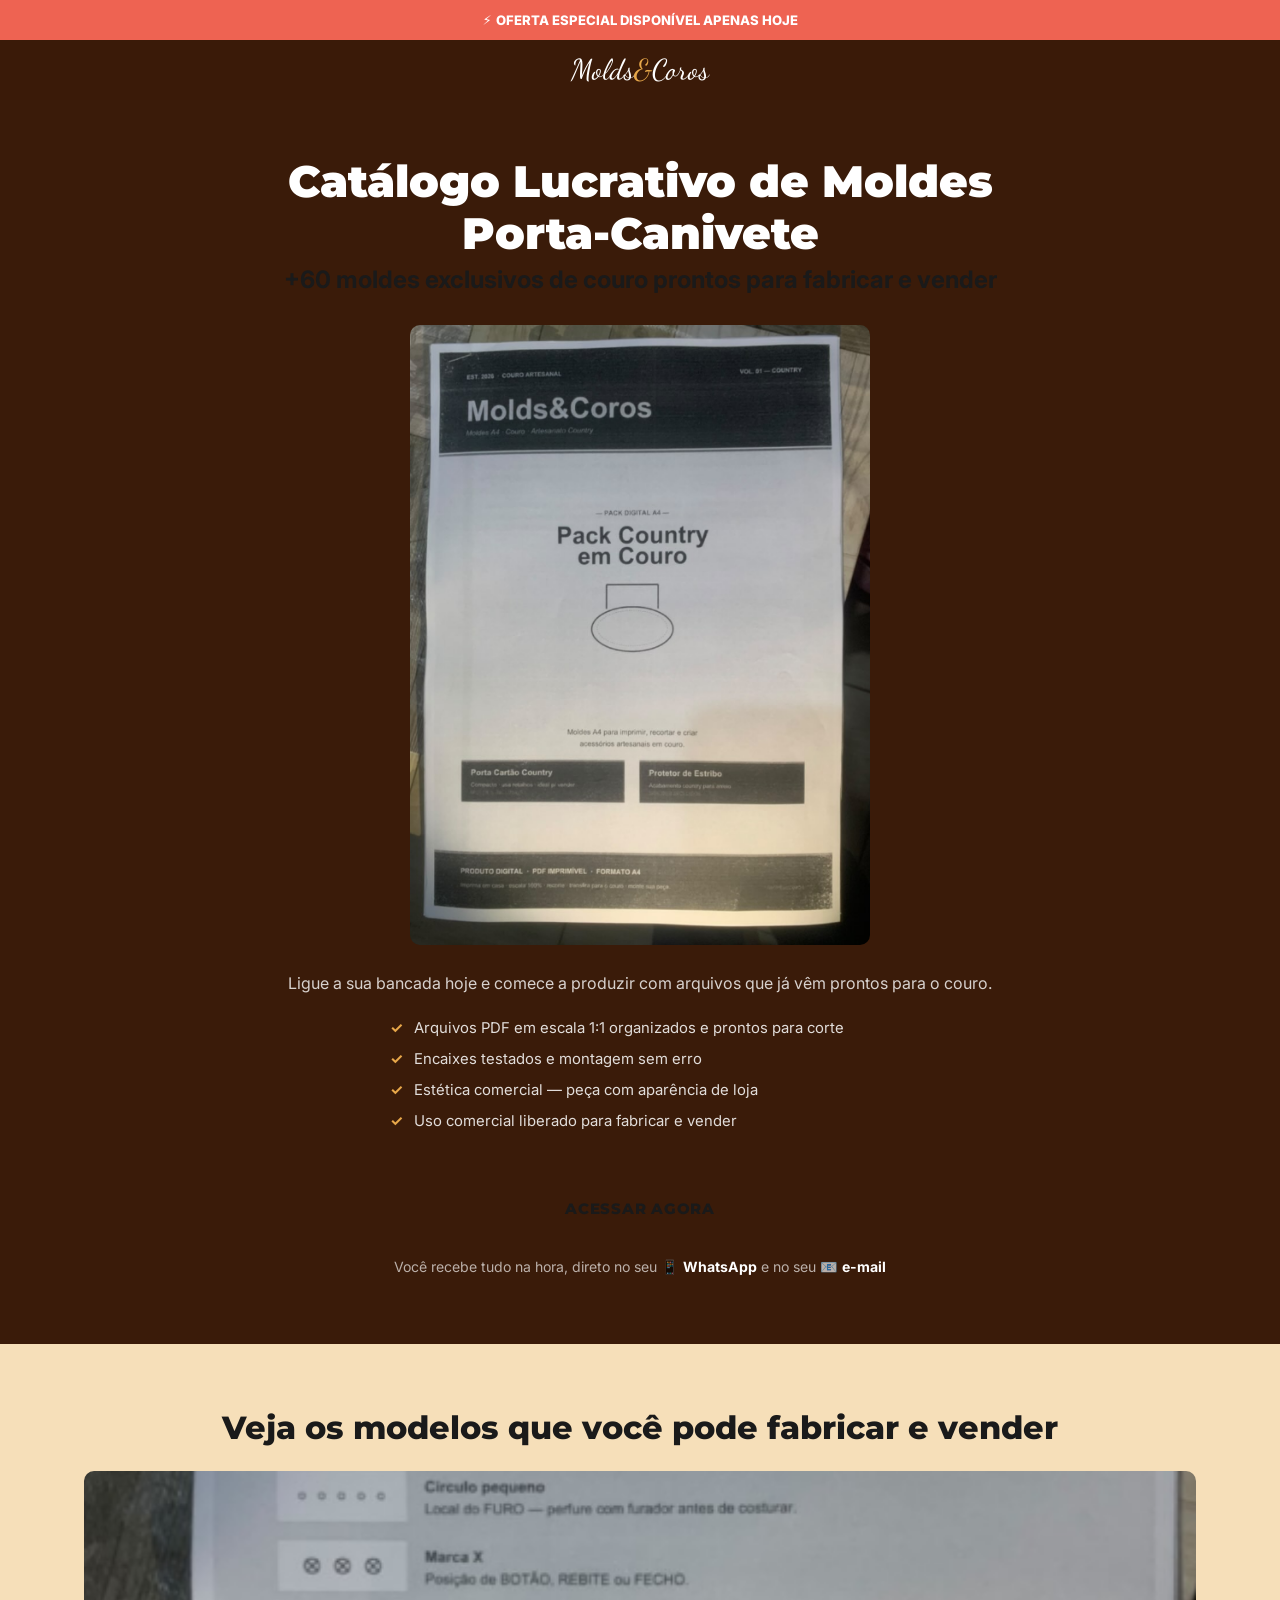
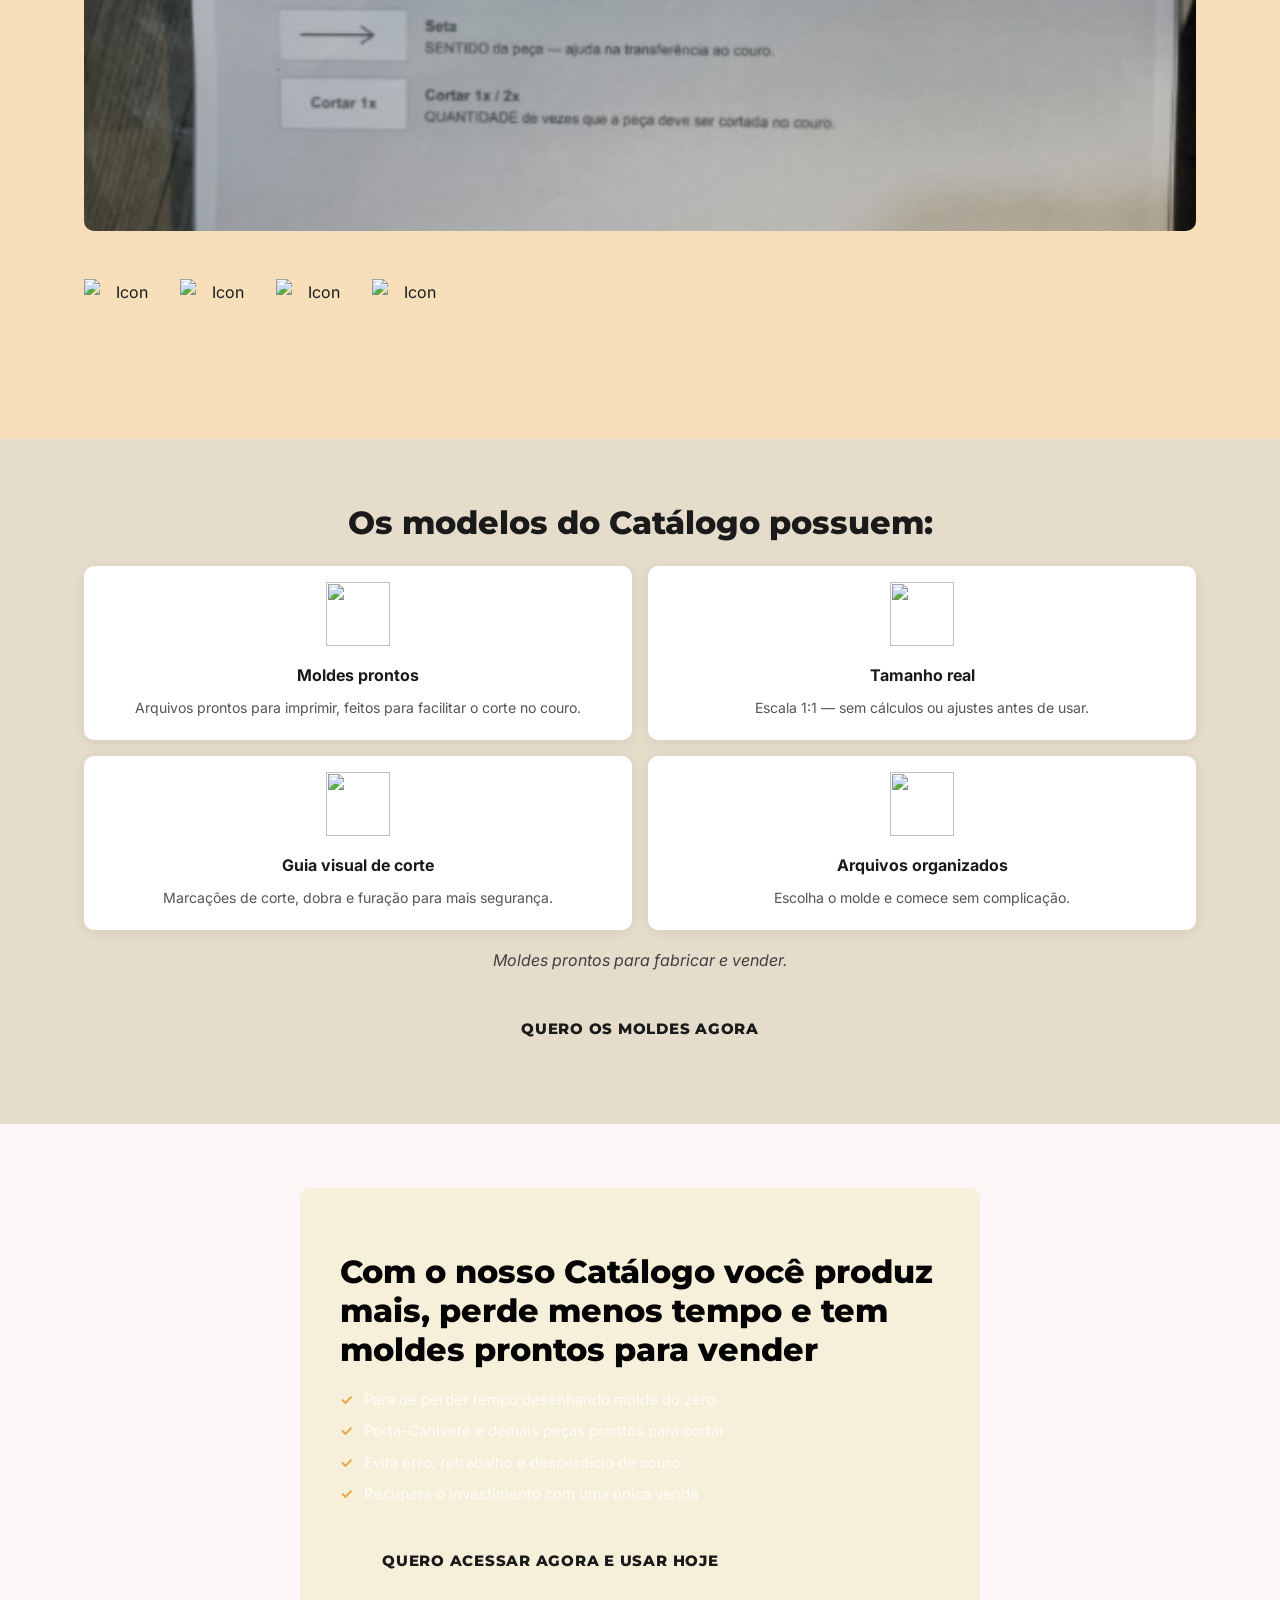
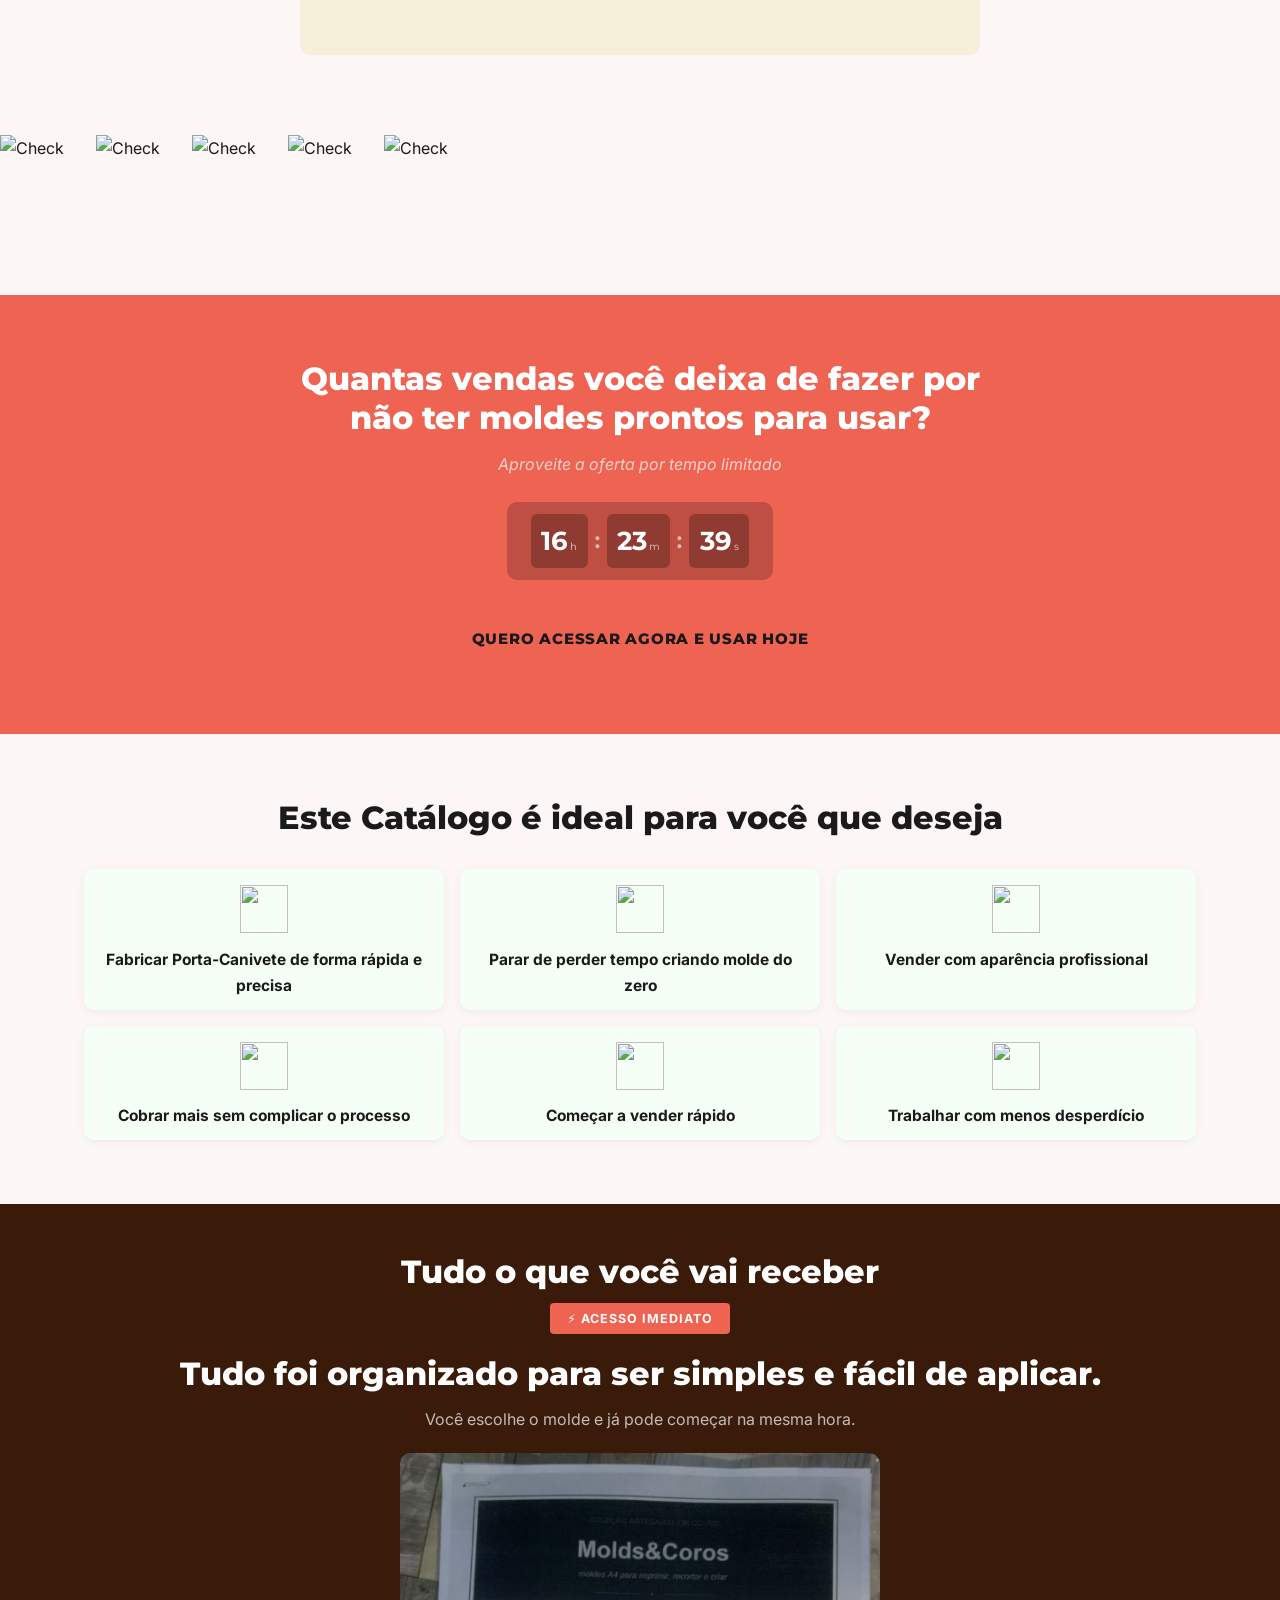
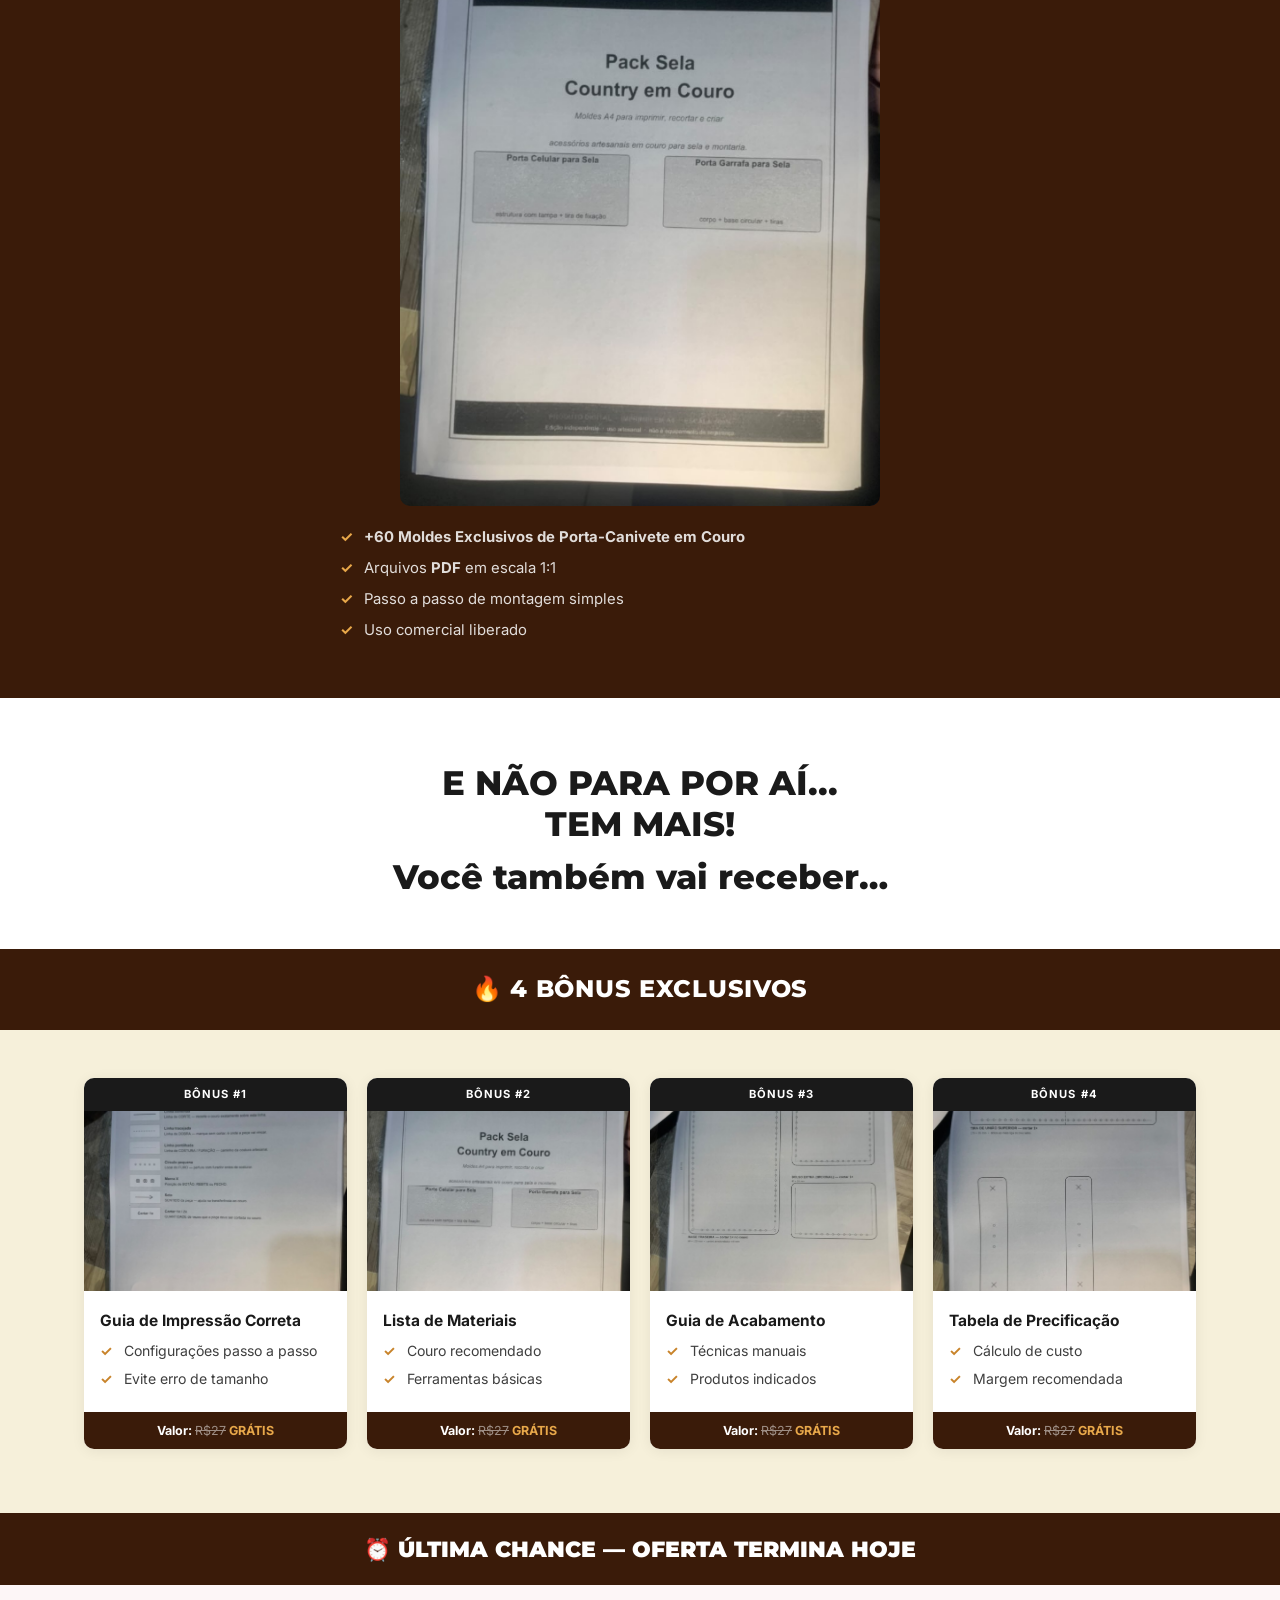
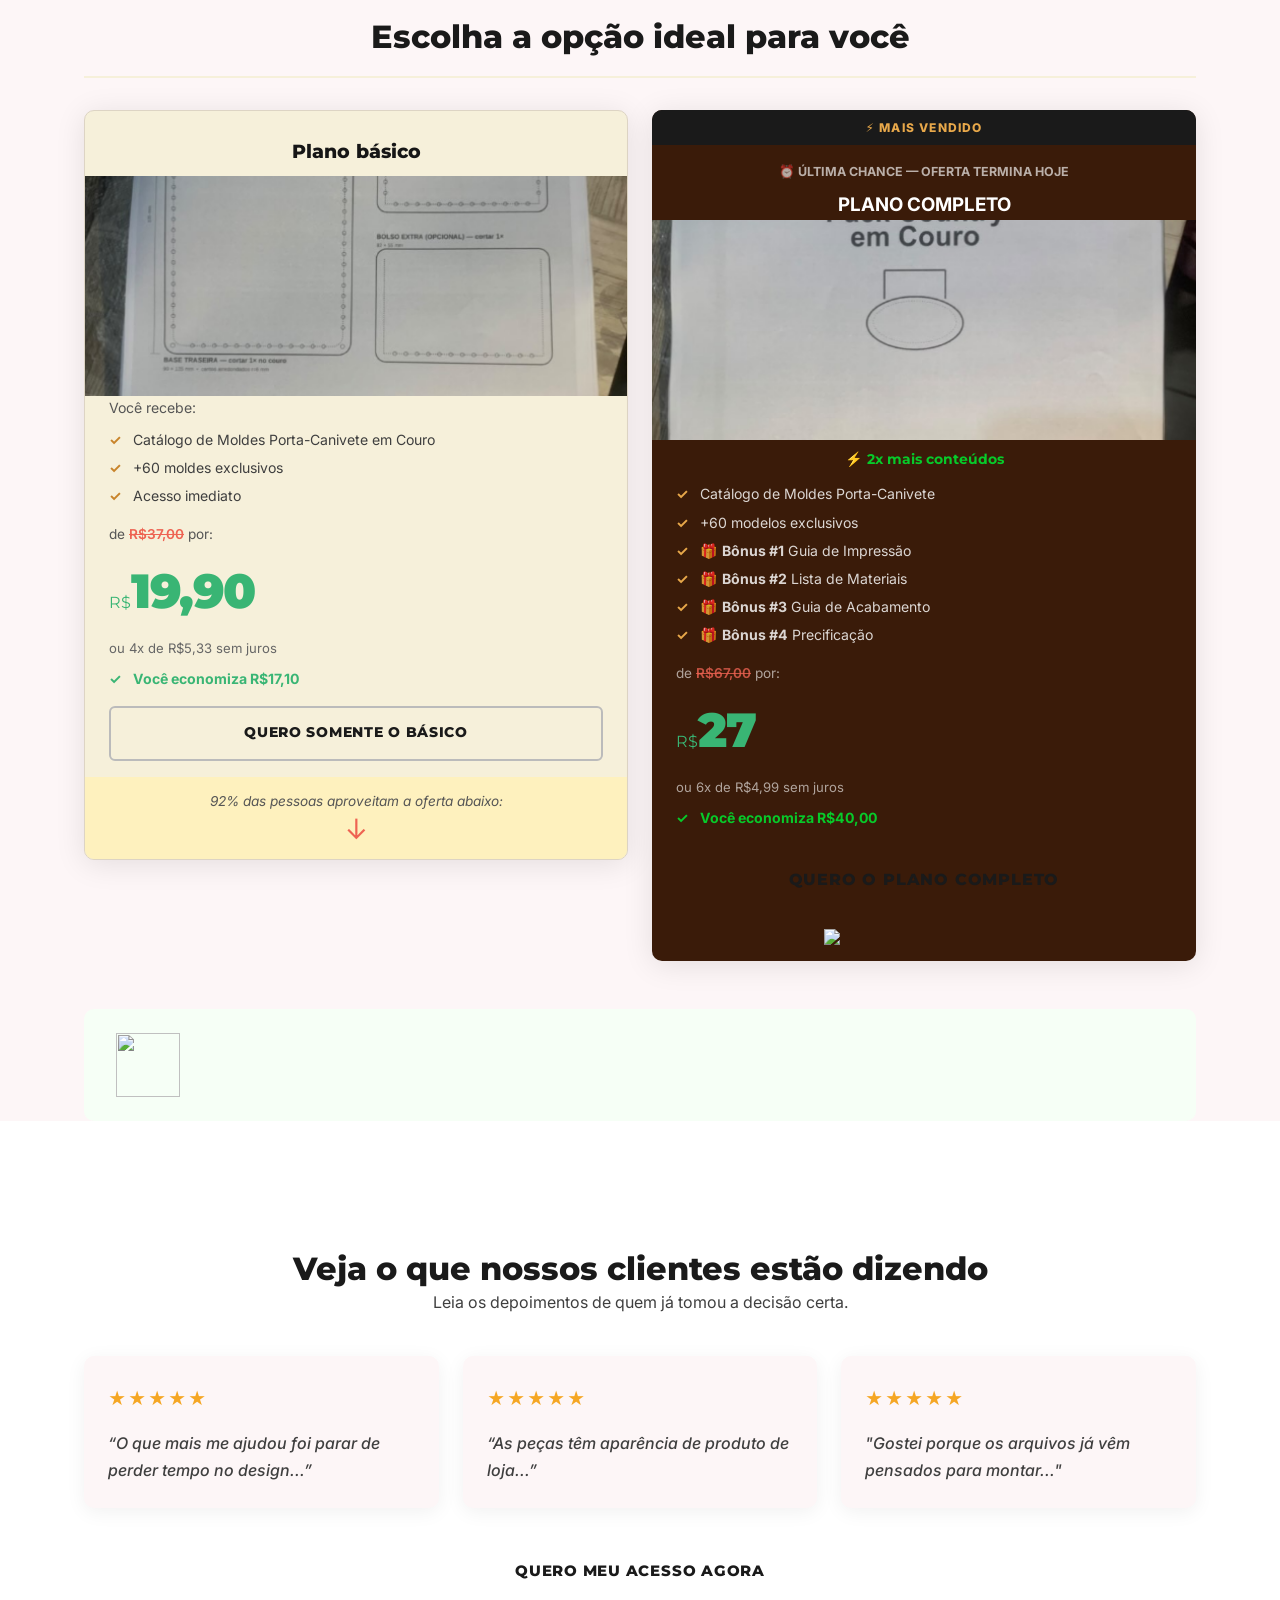
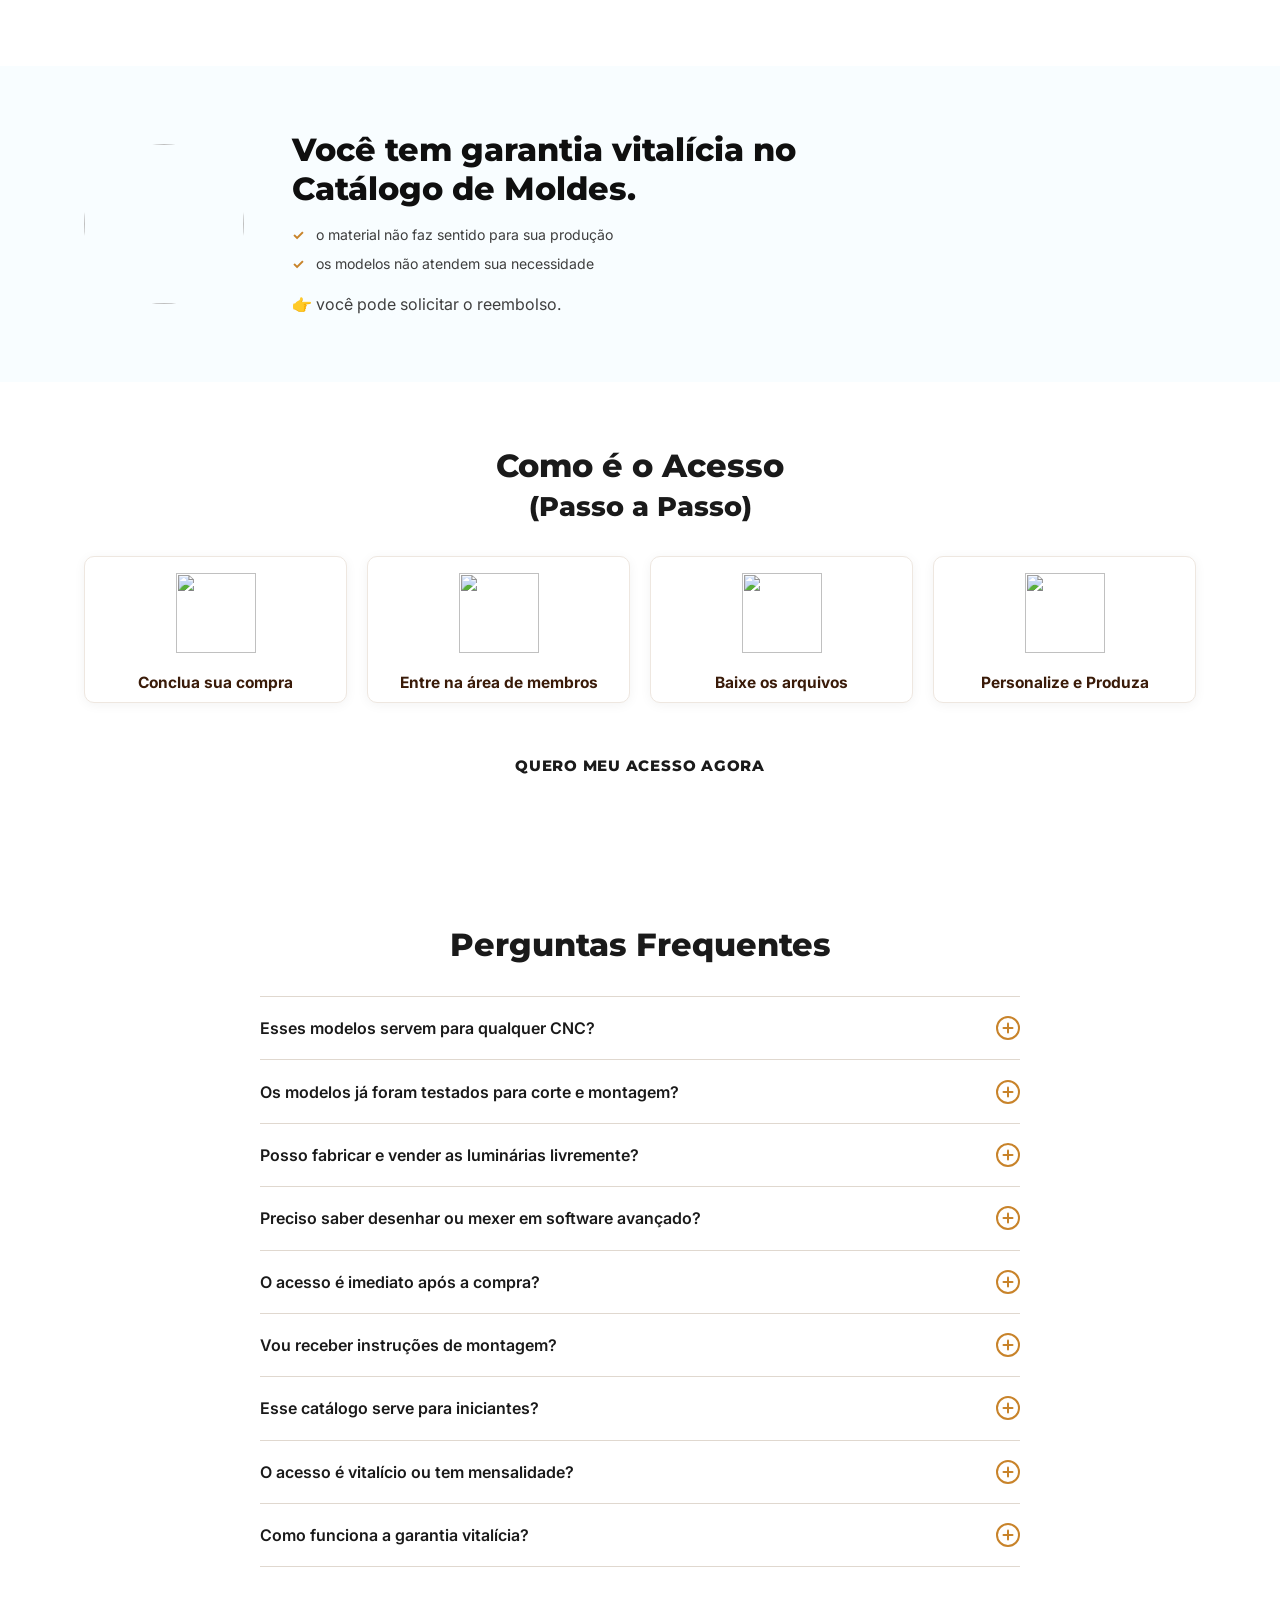
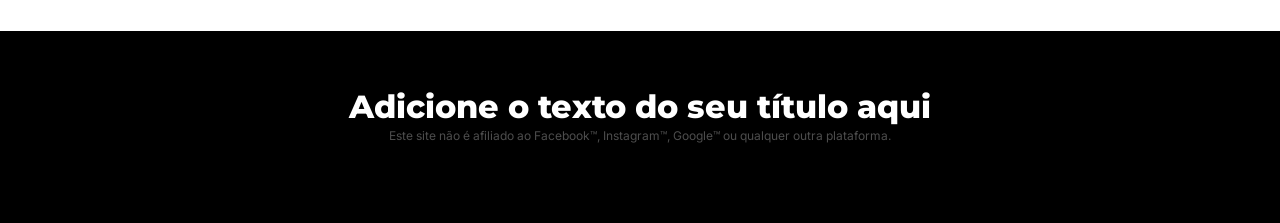
==== index.html @ d7a16047 "fix: corrige redirecionamento dos botoes de checkout e links internos" ====
<!DOCTYPE html>
<html lang="pt-BR">
<head>
  <meta charset="UTF-8" />
  <meta name="viewport" content="width=device-width, initial-scale=1.0" />
  <title>Catálogo de Moldes Porta-Canivete em Couro | Molds&amp;Coros</title>
  <link rel="preconnect" href="https://fonts.googleapis.com" />
  <link rel="preconnect" href="https://fonts.gstatic.com" crossorigin />
  <link href="https://fonts.googleapis.com/css2?family=Dancing+Script:wght@700&family=Montserrat:ital,wght@0,700;0,800;0,900;1,700&family=Inter:wght@400;500;600;700&display=swap" rel="stylesheet" />
  <link rel="stylesheet" href="style.css" />
</head>
<body>

<div class="c-urgency-bar">
  <div class="inner-wrap">
    <p class="urg-text">⚡ <strong>OFERTA ESPECIAL DISPONÍVEL APENAS HOJE</strong></p>
  </div>
</div>

<header class="site-header" id="site-header">
  <div class="inner-wrap hdr-inner">
    <a href="#" class="brand">Molds<span>&amp;</span>Coros</a>
  </div>
</header>

<main>
<section class="c-hero">
  <div class="hero-inner">
    <h1 class="hero-h1">Catálogo Lucrativo de Moldes Porta-Canivete</h1>
    <h2 class="hero-subh"><strong>+60 moldes</strong> exclusivos de couro prontos para fabricar e vender</h2>
    <img src="img22/2026-06-22_21-33.png" alt="Catálogo de Moldes Porta-Canivete" class="hero-img" loading="eager" />
    <p class="hero-sub">Ligue a sua bancada hoje e comece a produzir com arquivos que já vêm prontos para o couro.</p>
    <ul class="icon-list icon-list--hero">
      <li>Arquivos PDF em escala 1:1 organizados e prontos para corte</li>
      <li>Encaixes testados e montagem sem erro</li>
      <li>Estética comercial — peça com aparência de loja</li>
      <li>Uso comercial liberado para fabricar e vender</li>
    </ul>
    <a href="#oferta" class="btn btn--green btn--lg mt-1">ACESSAR AGORA</a>
    <p class="hero-delivery">Você recebe tudo na hora, direto no seu 📱 <strong>WhatsApp</strong> e no seu 📧 <strong>e-mail</strong></p>
  </div>
</section>

<section class="c-gallery">
  <div class="inner-wrap ta-center">
    <h2 class="sec-h2">Veja os modelos que você pode fabricar e vender</h2>
    <img src="img22/2026-06-22_21-32.png" alt="Modelos Molds&Coros" class="gallery-feat-img" loading="lazy" />
    <div class="icon-carousel mt-2">
      <img src="https://centraleduca.com.br/wp-content/uploads/2026/01/laser.png" alt="Icon" />
      <img src="https://centraleduca.com.br/wp-content/uploads/2026/01/scale.png" alt="Icon" />
      <img src="https://centraleduca.com.br/wp-content/uploads/2026/01/manual-book.png" alt="Icon" />
      <img src="https://centraleduca.com.br/wp-content/uploads/2026/01/folders-1.png" alt="Icon" />
    </div>
  </div>
</section>

<section class="c-features">
  <div class="inner-wrap">
    <h2 class="sec-h2 ta-center">Os modelos do Catálogo possuem:</h2>
    <div class="feat-grid">
      <div class="imgbox imgbox--white">
        <img src="https://centraleduca.com.br/wp-content/uploads/2026/01/laser.png" class="imgbox__icon" loading="lazy" />
        <h3>Moldes prontos</h3>
        <p>Arquivos prontos para imprimir, feitos para facilitar o corte no couro.</p>
      </div>
      <div class="imgbox imgbox--white">
        <img src="https://centraleduca.com.br/wp-content/uploads/2026/01/scale.png" class="imgbox__icon" loading="lazy" />
        <h3>Tamanho real</h3>
        <p>Escala 1:1 — sem cálculos ou ajustes antes de usar.</p>
      </div>
      <div class="imgbox imgbox--white">
        <img src="https://centraleduca.com.br/wp-content/uploads/2026/01/manual-book.png" class="imgbox__icon" loading="lazy" />
        <h3>Guia visual de corte</h3>
        <p>Marcações de corte, dobra e furação para mais segurança.</p>
      </div>
      <div class="imgbox imgbox--white">
        <img src="https://centraleduca.com.br/wp-content/uploads/2026/01/folders-1.png" class="imgbox__icon" loading="lazy" />
        <h3>Arquivos organizados</h3>
        <p>Escolha o molde e comece sem complicação.</p>
      </div>
    </div>
    <p class="features-summary ta-center mt-1">Moldes prontos para fabricar e vender.</p>
    <div class="ta-center mt-1"><a href="#oferta" class="btn btn--green btn--lg">QUERO OS MOLDES AGORA</a></div>
  </div>
</section>

<section class="c-benefits-text">
  <div class="benefits-text-inner">
    <h2 class="sec-h2">Com o nosso Catálogo você produz mais, perde menos tempo e tem moldes prontos para vender</h2>
    <ul class="icon-list icon-list--dark mt-1">
      <li>Para de perder tempo desenhando molde do zero</li>
      <li>Porta-Canivete e demais peças prontos para cortar</li>
      <li>Evita erro, retrabalho e desperdício de couro</li>
      <li>Recupera o investimento com uma única venda</li>
    </ul>
    <a href="#oferta" class="btn btn--green btn--lg mt-1">QUERO ACESSAR AGORA E USAR HOJE</a>
  </div>
</section>

<section class="c-benefits-carousel">
  <div class="icon-carousel">
    <img src="https://centraleduca.com.br/wp-content/uploads/2026/01/check-mark.png" alt="Check" />
    <img src="https://centraleduca.com.br/wp-content/uploads/2026/01/check-mark.png" alt="Check" />
    <img src="https://centraleduca.com.br/wp-content/uploads/2026/01/check-mark.png" alt="Check" />
    <img src="https://centraleduca.com.br/wp-content/uploads/2026/01/check-mark.png" alt="Check" />
    <img src="https://centraleduca.com.br/wp-content/uploads/2026/01/check-mark.png" alt="Check" />
  </div>
</section>

<section class="c-problem">
  <div class="inner-wrap problem-inner">
    <h2 class="sec-h2 ta-center color-white">Quantas vendas você deixa de fazer por não ter moldes prontos para usar?</h2>
    <p class="ta-center color-white-70 fst-italic">Aproveite a oferta por tempo limitado</p>
    <div class="countdown" aria-label="Contagem regressiva">
      <div class="cnt-box"><span id="cnt-h">00</span><small>h</small></div><span class="cnt-sep">:</span>
      <div class="cnt-box"><span id="cnt-m">00</span><small>m</small></div><span class="cnt-sep">:</span>
      <div class="cnt-box"><span id="cnt-s">00</span><small>s</small></div>
    </div>
    <div class="ta-center"><a href="#oferta" class="btn btn--green btn--lg">QUERO ACESSAR AGORA E USAR HOJE</a></div>
  </div>
</section>

<section class="c-forwhom">
  <div class="inner-wrap">
    <h2 class="sec-h2 ta-center">Este Catálogo é ideal para você que deseja</h2>
    <div class="forwhom-grid">
      <div class="imgbox imgbox--green">
        <img src="https://centraleduca.com.br/wp-content/uploads/2026/01/check-mark.png" class="imgbox__icon-sm" />
        <h3>Fabricar Porta-Canivete de forma rápida e precisa</h3>
      </div>
      <div class="imgbox imgbox--green">
        <img src="https://centraleduca.com.br/wp-content/uploads/2026/01/check-mark.png" class="imgbox__icon-sm" />
        <h3>Parar de perder tempo criando molde do zero</h3>
      </div>
      <div class="imgbox imgbox--green">
        <img src="https://centraleduca.com.br/wp-content/uploads/2026/01/check-mark.png" class="imgbox__icon-sm" />
        <h3>Vender com aparência profissional</h3>
      </div>
      <div class="imgbox imgbox--green">
        <img src="https://centraleduca.com.br/wp-content/uploads/2026/01/check-mark.png" class="imgbox__icon-sm" />
        <h3>Cobrar mais sem complicar o processo</h3>
      </div>
      <div class="imgbox imgbox--green">
        <img src="https://centraleduca.com.br/wp-content/uploads/2026/01/check-mark.png" class="imgbox__icon-sm" />
        <h3>Começar a vender rápido</h3>
      </div>
      <div class="imgbox imgbox--green">
        <img src="https://centraleduca.com.br/wp-content/uploads/2026/01/check-mark.png" class="imgbox__icon-sm" />
        <h3>Trabalhar com menos desperdício</h3>
      </div>
    </div>
  </div>
</section>

<section class="c-receive">
  <div class="receive-dark-col">
    <div class="receive-dark-inner">
      <h2 class="sec-h2 ta-center color-white">Tudo o que você vai receber</h2>
      <div class="receive-badge">⚡ ACESSO IMEDIATO</div>
      <h2 class="sec-h2 ta-center color-white">Tudo foi organizado para ser simples e fácil de aplicar.</h2>
      <p class="ta-center color-white-70">Você escolhe o molde e já pode começar na mesma hora.</p>
      <img src="img22/2026-06-22_21-32_1.png" alt="Catálogo de Moldes" class="receive-img" loading="lazy" />
      <ul class="icon-list icon-list--white mt-1 receive-list">
        <li><strong>+60 Moldes Exclusivos de Porta-Canivete em Couro</strong></li>
        <li>Arquivos <strong>PDF</strong> em escala 1:1</li>
        <li>Passo a passo de montagem simples</li>
        <li>Uso comercial liberado</li>
      </ul>
    </div>
  </div>

  <div class="inner-wrap ta-center bonus-heading-wrap">
    <h2 class="sec-h2 color-dark2">E NÃO PARA POR AÍ...<br>TEM MAIS!</h2>
    <h2 class="sec-h2 color-black mt-05">Você também vai receber…</h2>
  </div>
  <div class="bonus-fire-bar">
    <div class="inner-wrap ta-center"><h2 class="color-white">🔥 4 BÔNUS EXCLUSIVOS</h2></div>
  </div>

  <div class="bonus-cards-section">
    <div class="bonus-cards-grid">
      <div class="bonus-card">
        <div class="bonus-card__num">BÔNUS #1</div>
        <img src="img22/2026-06-22_21-32.png" loading="lazy" class="bonus-card__img" />
        <div class="bonus-card__body">
          <p class="bonus-card__title">Guia de Impressão Correta</p>
          <ul class="icon-list icon-list--sm">
            <li>Configurações passo a passo</li>
            <li>Evite erro de tamanho</li>
          </ul>
        </div>
        <div class="bonus-card__value">Valor: <s>R$27</s> <strong>GRÁTIS</strong></div>
      </div>
      <div class="bonus-card">
        <div class="bonus-card__num">BÔNUS #2</div>
        <img src="img22/2026-06-22_21-32_1.png" loading="lazy" class="bonus-card__img" />
        <div class="bonus-card__body">
          <p class="bonus-card__title">Lista de Materiais</p>
          <ul class="icon-list icon-list--sm">
            <li>Couro recomendado</li>
            <li>Ferramentas básicas</li>
          </ul>
        </div>
        <div class="bonus-card__value">Valor: <s>R$27</s> <strong>GRÁTIS</strong></div>
      </div>
      <div class="bonus-card">
        <div class="bonus-card__num">BÔNUS #3</div>
        <img src="img22/2026-06-22_21-33_1.png" loading="lazy" class="bonus-card__img" />
        <div class="bonus-card__body">
          <p class="bonus-card__title">Guia de Acabamento</p>
          <ul class="icon-list icon-list--sm">
            <li>Técnicas manuais</li>
            <li>Produtos indicados</li>
          </ul>
        </div>
        <div class="bonus-card__value">Valor: <s>R$27</s> <strong>GRÁTIS</strong></div>
      </div>
      <div class="bonus-card">
        <div class="bonus-card__num">BÔNUS #4</div>
        <img src="img22/2026-06-22_21-33_2.png" loading="lazy" class="bonus-card__img" />
        <div class="bonus-card__body">
          <p class="bonus-card__title">Tabela de Precificação</p>
          <ul class="icon-list icon-list--sm">
            <li>Cálculo de custo</li>
            <li>Margem recomendada</li>
          </ul>
        </div>
        <div class="bonus-card__value">Valor: <s>R$27</s> <strong>GRÁTIS</strong></div>
      </div>
    </div>
  </div>
</section>

<section class="c-pricing" id="oferta">
  <div class="pricing-urg-bar">
    <div class="inner-wrap ta-center"><h2 class="color-white">⏰ ÚLTIMA CHANCE — OFERTA TERMINA HOJE</h2></div>
  </div>
  <div class="inner-wrap">
    <h2 class="sec-h2 ta-center pricing-title">Escolha a opção ideal para você</h2>
    <hr class="divider" />
    <div class="pricing-cols">
      <div class="plan plan--basic">
        <h3 class="plan__name ta-center">Plano básico</h3>
        <img src="img22/2026-06-22_21-33_1.png" loading="lazy" class="plan__img" />
        <p class="plan__receive">Você recebe:</p>
        <ul class="icon-list icon-list--sm plan__list">
          <li>Catálogo de Moldes Porta-Canivete em Couro</li>
          <li>+60 moldes exclusivos</li>
          <li>Acesso imediato</li>
        </ul>
        <p class="plan__from">de <s>R$37,00</s> por:</p>
        <p class="plan__price"><span class="color-green">R$<strong>19,90</strong></span></p>
        <p class="plan__parcelas">ou 4x de R$5,33 sem juros</p>
        <ul class="icon-list icon-list--economy plan__list"><li>Você economiza <b>R$17,10</b></li></ul>
        <a href="https://ggcheckout.app/checkout/v5/hqF1fH7WAzkTvon7yt8P" class="btn btn--outline btn--block plan__btn" target="_blank" rel="noopener">QUERO SOMENTE O BÁSICO</a>
        <div class="plan__note-bar">
          <p class="ta-center">92% das pessoas aproveitam a oferta abaixo:</p>
          <div class="plan__arrow">↓</div>
        </div>
      </div>
      <div class="plan plan--complete">
        <div class="plan__mvp-bar">⚡ MAIS VENDIDO</div>
        <div class="plan__dark-head">
          <p class="plan__urgency-txt">⏰ ÚLTIMA CHANCE — OFERTA TERMINA HOJE</p>
          <h3 class="ta-center color-white">PLANO COMPLETO</h3>
        </div>
        <img src="img22/2026-06-22_21-33.png" loading="lazy" class="plan__img" />
        <p class="plan__2x ta-center color-green2">⚡ 2x mais conteúdos</p>
        <ul class="icon-list icon-list--white-sm plan__list">
          <li>Catálogo de Moldes Porta-Canivete</li>
          <li>+60 modelos exclusivos</li>
          <li>🎁 <b> Bônus #1</b> Guia de Impressão</li>
          <li>🎁 <b> Bônus #2</b> Lista de Materiais</li>
          <li>🎁 <b> Bônus #3</b> Guia de Acabamento</li>
          <li>🎁 <b> Bônus #4</b> Precificação</li>
        </ul>
        <p class="plan__from plan__from--lt">de <s>R$67,00</s> por:</p>
        <p class="plan__price"><span class="color-green">R$<strong>27</strong></span></p>
        <p class="plan__parcelas plan__parcelas--lt">ou 6x de R$4,99 sem juros</p>
        <ul class="icon-list icon-list--economy-white plan__list"><li>Você economiza <b>R$40,00</b></li></ul>
        <a href="https://ggcheckout.app/checkout/v5/oqjTv14SgU7ypVNGjh5C" class="btn btn--green btn--block btn--xl plan__btn" target="_blank" rel="noopener">QUERO O PLANO COMPLETO</a>
        <img src="https://centraleduca.com.br/wp-content/uploads/2026/01/icons-meio-de-pagamento-e1738718378460-2-1.png" class="plan__pay-img" />
      </div>
    </div>
    <div class="trust-box">
      <img src="https://centraleduca.com.br/wp-content/uploads/2026/01/check-mark.png" class="trust-icon" />
    </div>
  </div>
</section>

<section class="c-testimonials">
  <div class="inner-wrap">
    <h2 class="sec-h2 ta-center">Veja o que nossos clientes estão dizendo</h2>
    <p class="ta-center sec-lead">Leia os depoimentos de quem já tomou a decisão certa.</p>
    <div class="testimonials-grid">
      <div class="testimonial-card">
        <div class="testimonial-stars">★★★★★</div>
        <h3 class="testimonial-title">“O que mais me ajudou foi parar de perder tempo no design...”</h3>
      </div>
      <div class="testimonial-card">
        <div class="testimonial-stars">★★★★★</div>
        <h3 class="testimonial-title">“As peças têm aparência de produto de loja...”</h3>
      </div>
      <div class="testimonial-card">
        <div class="testimonial-stars">★★★★★</div>
        <h3 class="testimonial-title">"Gostei porque os arquivos já vêm pensados para montar..."</h3>
      </div>
    </div>
    <div class="ta-center mt-2"><a href="#oferta" class="btn btn--green btn--lg">QUERO MEU ACESSO AGORA</a></div>
  </div>
</section>

<section class="c-guarantee">
  <div class="inner-wrap">
    <div class="guarantee-row">
      <img src="https://centraleduca.com.br/wp-content/uploads/2026/01/garantia-15-dias-1.png" class="guarantee-img" />
      <div class="guarantee-text">
        <h2 class="sec-h2">Você tem garantia vitalícia no<br>Catálogo de Moldes.</h2>
        <ul class="icon-list icon-list--sm mt-1">
          <li>o material não faz sentido para sua produção</li>
          <li>os modelos não atendem sua necessidade</li>
        </ul>
        <p class="mt-1">👉 você pode solicitar o reembolso.</p>
      </div>
    </div>
  </div>
</section>

<section class="c-how">
  <div class="inner-wrap">
    <h2 class="sec-h2 ta-center">Como é o Acesso<br><small>(Passo a Passo)</small></h2>
    <div class="how-steps">
      <div class="how-step">
        <img src="https://centraleduca.com.br/wp-content/uploads/2026/01/order.png" class="how-icon" />
        <p class="how-step__name">Conclua sua compra</p>
      </div>
      <div class="how-step">
        <img src="https://centraleduca.com.br/wp-content/uploads/2026/01/member-card.png" class="how-icon" />
        <p class="how-step__name">Entre na área de membros</p>
      </div>
      <div class="how-step">
        <img src="https://centraleduca.com.br/wp-content/uploads/2026/01/download.png" class="how-icon" />
        <p class="how-step__name">Baixe os arquivos</p>
      </div>
      <div class="how-step">
        <img src="https://centraleduca.com.br/wp-content/uploads/2026/01/digital-drawing.png" class="how-icon" />
        <p class="how-step__name">Personalize e Produza</p>
      </div>
    </div>
    <div class="ta-center mt-2"><a href="#oferta" class="btn btn--green btn--lg">QUERO MEU ACESSO AGORA</a></div>
  </div>
</section>

<section class="c-faq">
  <div class="inner-wrap">
    <h2 class="sec-h2 ta-center">Perguntas Frequentes</h2>
    <div class="accordion">
      <div class="acc-item"><button class="acc-trigger" aria-expanded="false" aria-controls="faq1" id="faq-btn1">Esses modelos servem para qualquer CNC?<span class="acc-icon" aria-hidden="true"></span></button><div class="acc-panel" id="faq1"><p>Sim. Os arquivos são compatíveis.</p></div></div>
      <div class="acc-item"><button class="acc-trigger" aria-expanded="false" aria-controls="faq2" id="faq-btn2">Os modelos já foram testados para corte e montagem?<span class="acc-icon" aria-hidden="true"></span></button><div class="acc-panel" id="faq2"><p>Sim. Todos os modelos foram pensados para encaixe funcional.</p></div></div>
      <div class="acc-item"><button class="acc-trigger" aria-expanded="false" aria-controls="faq3" id="faq-btn3">Posso fabricar e vender as luminárias livremente?<span class="acc-icon" aria-hidden="true"></span></button><div class="acc-panel" id="faq3"><p>Sim. O uso comercial é liberado.</p></div></div>
      <div class="acc-item"><button class="acc-trigger" aria-expanded="false" aria-controls="faq4" id="faq-btn4">Preciso saber desenhar ou mexer em software avançado?<span class="acc-icon" aria-hidden="true"></span></button><div class="acc-panel" id="faq4"><p>Não. Os arquivos já vêm prontos.</p></div></div>
      <div class="acc-item"><button class="acc-trigger" aria-expanded="false" aria-controls="faq5" id="faq-btn5">O acesso é imediato após a compra?<span class="acc-icon" aria-hidden="true"></span></button><div class="acc-panel" id="faq5"><p>Sim. O acesso à área de membros é liberado.</p></div></div>
      <div class="acc-item"><button class="acc-trigger" aria-expanded="false" aria-controls="faq6" id="faq-btn6">Vou receber instruções de montagem?<span class="acc-icon" aria-hidden="true"></span></button><div class="acc-panel" id="faq6"><p>Sim. Você recebe PDFs com passo a passo.</p></div></div>
      <div class="acc-item"><button class="acc-trigger" aria-expanded="false" aria-controls="faq7" id="faq-btn7">Esse catálogo serve para iniciantes?<span class="acc-icon" aria-hidden="true"></span></button><div class="acc-panel" id="faq7"><p>Ele foi criado para quem quer produzir para vender.</p></div></div>
      <div class="acc-item"><button class="acc-trigger" aria-expanded="false" aria-controls="faq8" id="faq-btn8">O acesso é vitalício ou tem mensalidade?<span class="acc-icon" aria-hidden="true"></span></button><div class="acc-panel" id="faq8"><p>O acesso é vitalício, sem mensalidade.</p></div></div>
      <div class="acc-item"><button class="acc-trigger" aria-expanded="false" aria-controls="faq9" id="faq-btn9">Como funciona a garantia vitalícia?<span class="acc-icon" aria-hidden="true"></span></button><div class="acc-panel" id="faq9"><p>Pode solicitar o reembolso a qualquer momento.</p></div></div>
</div>
      </div>
          </div>
  </div>
</section>

<footer class="site-footer">
  <div class="inner-wrap footer-inner">
    <h2 class="sec-h2 color-white">Adicione o texto do seu título aqui</h2>
    <p class="footer-disc">Este site não é afiliado ao Facebook™, Instagram™, Google™ ou qualquer outra plataforma.</p>
  </div>
</footer>

<script src="script.js"></script>
</body>
</html>
---- style.css ----
/* =============================================
   MOLDS & COROS — style.css v6
   100% fiel ao template Elementor
   ============================================= */

*, *::before, *::after { box-sizing: border-box; margin: 0; padding: 0; }
html { scroll-behavior: smooth; }
body {
  font-family: 'Inter', system-ui, sans-serif;
  font-size: 16px;
  line-height: 1.7;
  color: #1A1A1A;
  background: #fff;
  overflow-x: hidden;
}
img  { display: block; max-width: 100%; height: auto; }
ul   { list-style: none; }
a    { text-decoration: none; color: inherit; }
button { cursor: pointer; font-family: inherit; background: none; border: none; }

/* ──────────── variáveis ──────────── */
:root {
  --c-dark:    #3A1B09;
  --c-coral:   #EE6352;
  --c-beige1:  #F6DFB9;
  --c-beige2:  #E6DCCB;
  --c-cream1:  #F6F0DA;
  --c-cream2:  #FDF6F7;
  --c-green1:  #F6FFF6;
  --c-green2:  #39B574;
  --c-glow:    #07CA2A;
  --c-yellow:  #FEF1BE;
  --c-guarantee: #F8FDFF;
  --c-footer:  #000000;
  --c-gold:    #C8832A;
  --c-goldt:   #E8A84A;

  --urg-h: 40px;
  --hdr-h: 60px;
  --max-w: 1160px;
  --pad-y: 64px;
  --r:     10px;
  --r-sm:  6px;
}

/* ──────────── utilitários ──────────── */
.inner-wrap { max-width: var(--max-w); margin: 0 auto; padding: 0 24px; }
.ta-center  { text-align: center; }
.mt-05      { margin-top: 0.5rem; }
.mt-1       { margin-top: 1rem; }
.mt-2       { margin-top: 2rem; }
.fst-italic { font-style: italic; }

.color-white   { color: #fff !important; }
.color-white-70{ color: rgba(255,255,255,.7) !important; }
.color-dark    { color: var(--c-dark); }
.color-dark2   { color: #2A2A2A; }
.color-black   { color: #000; }
.color-green   { color: var(--c-green2); }
.color-green2  { color: var(--c-glow); }

/* ──────────── tipografia ──────────── */
.sec-h2 {
  font-family: 'Montserrat', sans-serif;
  font-size: clamp(1.3rem, 3vw, 2rem);
  font-weight: 800;
  line-height: 1.22;
  color: #1A1A1A;
}
.sec-lead { color: #3F3F3F; font-size: 1rem; margin-top: -0.5rem; margin-bottom: 2rem; }
p { color: #3F3F3F; line-height: 1.75; }

/* ──────────── botões ──────────── */
.btn {
  display: inline-flex; align-items: center; justify-content: center;
  padding: 0.85rem 2rem;
  border-radius: var(--r-sm);
  font-family: 'Montserrat', sans-serif;
  font-weight: 800;
  font-size: 0.88rem;
  letter-spacing: 0.05em;
  text-transform: uppercase;
  text-align: center;
  border: 2px solid transparent;
  cursor: pointer;
  white-space: nowrap;
  transition: filter .18s;
}
.btn--lg    { padding: 1rem 2.5rem; font-size: 0.95rem; }
.btn--xl    { padding: 1.15rem 2.5rem; font-size: 1rem; }
.btn--block { display: flex; width: 100%; }
.btn--coral { background: var(--c-coral); color: #fff; }
.btn--coral:hover { filter: brightness(1.08); }
.btn--dark  { background: var(--c-dark);  color: #fff; }
.btn--dark:hover  { filter: brightness(1.12); }
.btn--outline { background: transparent; color: #1A1A1A; border-color: #bbb; }
.btn--outline:hover { border-color: #1A1A1A; }

/* ──────────── icon-list ──────────── */
.icon-list li {
  position: relative;
  padding-left: 1.5rem;
  margin-bottom: 0.5rem;
  font-size: 0.93rem;
  color: #3F3F3F;
  line-height: 1.55;
}
.icon-list li::before { content: '✓'; position: absolute; left: 0; top: 0; color: var(--c-gold); font-weight: 700; }
.icon-list--hero li  { color: rgba(255,255,255,.85); }
.icon-list--hero li::before { color: var(--c-goldt); }
.icon-list--dark li  { color: rgba(255,255,255,.85); }
.icon-list--dark li::before { color: var(--c-goldt); }
.icon-list--white li { color: rgba(255,255,255,.85); }
.icon-list--white li::before { color: var(--c-goldt); }
.icon-list--white-sm li { color: rgba(255,255,255,.82); font-size: 0.88rem; margin-bottom: 0.4rem; }
.icon-list--white-sm li::before { color: var(--c-goldt); }
.icon-list--sm li { font-size: 0.88rem; margin-bottom: 0.4rem; }
.icon-list--economy li { color: var(--c-green2); font-weight: 700; font-size: 0.88rem; }
.icon-list--economy li::before { color: var(--c-green2); }
.icon-list--economy-white li { color: var(--c-glow); font-weight: 700; font-size: 0.88rem; }
.icon-list--economy-white li::before { color: var(--c-glow); }

/* ═══════════════════════════════════════════════════
   CONTAINER 0 — FAIXA URGÊNCIA  #EE6352
   ═══════════════════════════════════════════════════ */
.c-urgency-bar {
  position: fixed;
  top: 0; left: 0; right: 0;
  z-index: 300;
  height: var(--urg-h);
  background: var(--c-coral);
  display: flex;
  align-items: center;
  justify-content: center;
}
.urg-text { font-size: 0.82rem; color: #fff; font-weight: 500; }
.urg-text strong { font-weight: 800; }

/* ═══════════════════════════════════════════════════
   HEADER FIXO  #3A1B09
   ═══════════════════════════════════════════════════ */
.site-header {
  position: fixed;
  top: var(--urg-h); left: 0; right: 0;
  z-index: 200;
  height: var(--hdr-h);
  background: rgba(58,27,9,0.97);
  backdrop-filter: blur(6px);
}
.site-header.scrolled { box-shadow: 0 2px 20px rgba(0,0,0,.4); }
.hdr-inner { height: 100%; display: flex; align-items: center; justify-content: center; }
.brand { font-family: 'Dancing Script', cursive; font-size: 1.8rem; color: #fff; line-height: 1; }
.brand span { color: var(--c-goldt); }

/* ═══════════════════════════════════════════════════
   CONTAINER 1 — HERO  #3A1B09
   ═══════════════════════════════════════════════════ */
.c-hero {
  background: var(--c-dark);
  padding-top: calc(var(--urg-h) + var(--hdr-h) + 56px);
  padding-bottom: var(--pad-y);
}
.hero-inner {
  max-width: 780px;
  margin: 0 auto;
  padding: 0 24px;
  text-align: center;
}
.hero-h1 {
  font-family: 'Montserrat', sans-serif;
  font-size: clamp(1.7rem, 4.5vw, 2.75rem);
  font-weight: 900;
  line-height: 1.18;
  color: #fff;
  margin-bottom: 0;
}
.hero-h1 strong { font-weight: 900; }
.hero-sub {
  color: rgba(255,255,255,.8);
  font-size: 1rem;
  margin-bottom: 1.25rem;
  margin-top: 0.5rem;
}
.icon-list--hero { text-align: left; max-width: 500px; margin: 0 auto 1.75rem; }
.hero-img {
  width: 100%;
  max-width: 460px;
  margin: 1.5rem auto;
  border-radius: var(--r);
  object-fit: cover;
}
.hero-delivery {
  margin-top: 1rem;
  font-size: 0.88rem;
  color: rgba(255,255,255,.65);
}
.hero-delivery strong { color: #fff; }

/* ═══════════════════════════════════════════════════
   CONTAINER 2 — GALERIA  #F6DFB9
   ═══════════════════════════════════════════════════ */
.c-gallery {
  background: var(--c-beige1);
  padding: var(--pad-y) 0;
}
.c-gallery .sec-h2 { margin-bottom: 1.5rem; }
.gallery-feat-img {
  width: 100%;
  max-height: 360px;
  object-fit: cover;
  border-radius: var(--r);
  margin-bottom: 1rem;
}
.gallery-scroll {
  display: flex;
  gap: 1rem;
  overflow-x: auto;
  padding-bottom: 0.5rem;
  scroll-snap-type: x mandatory;
  -webkit-overflow-scrolling: touch;
}
.gallery-scroll::-webkit-scrollbar { height: 4px; }
.gallery-scroll::-webkit-scrollbar-track { background: rgba(0,0,0,.1); border-radius: 2px; }
.gallery-scroll::-webkit-scrollbar-thumb { background: rgba(0,0,0,.25); border-radius: 2px; }
.gallery-slide {
  flex-shrink: 0;
  min-width: 220px;
  scroll-snap-align: start;
  text-align: center;
}
.gallery-slide img {
  width: 220px;
  height: 200px;
  object-fit: cover;
  border-radius: var(--r);
  display: block;
}
.gallery-slide p { font-size: 0.78rem; color: #555; margin-top: 0.4rem; }

/* ═══════════════════════════════════════════════════
   CONTAINER 3 — FEATURES  #E6DCCB
   ═══════════════════════════════════════════════════ */
.c-features {
  background: var(--c-beige2);
  padding: var(--pad-y) 0;
}
.feat-grid {
  display: grid;
  grid-template-columns: repeat(2, 1fr);
  gap: 1rem;
  margin-bottom: 1rem;
  margin-top: 1.5rem;
}
.imgbox {
  border-radius: var(--r);
  overflow: hidden;
  text-align: center;
}
.imgbox--white {
  background: #fff;
  box-shadow: 0 2px 14px rgba(0,0,0,.07);
}
.imgbox__img {
  width: 100%;
  height: 180px;
  object-fit: cover;
  display: block;
}
.imgbox__img--sm { height: 140px; }
.imgbox h3 { font-family: 'Inter', sans-serif; font-size: 1rem; font-weight: 700; color: #1A1A1A; margin-bottom: 0.4rem; padding: 1rem 1rem 0; }
.imgbox p  { font-size: 0.88rem; color: #555; padding: 0 1rem 1.25rem; }
.features-summary { color: #3F3F3F; font-size: 1rem; margin-bottom: 1.5rem; font-style: italic; margin-top: 0.5rem; }

/* ═══════════════════════════════════════════════════
   CONTAINER 4 — BENEFÍCIOS TEXTO  #FDF6F7 outer / #F6F0DA inner
   ═══════════════════════════════════════════════════ */
.c-benefits-text {
  background: var(--c-cream2);
  padding: var(--pad-y) 0;
}
.benefits-text-inner {
  background: var(--c-cream1);
  max-width: 680px;
  margin: 0 auto;
  padding: var(--pad-y) 2.5rem;
  border-radius: var(--r);
}
.benefits-text-inner .sec-h2 { color: #030303; margin-bottom: 1.25rem; }

/* ═══════════════════════════════════════════════════
   CONTAINER 5 — CARROSSEL BENEFÍCIOS  #FDF6F7
   ═══════════════════════════════════════════════════ */
.c-benefits-carousel {
  background: var(--c-cream2);
  padding: 0 0 var(--pad-y);
}
.benefits-scroll {
  display: flex;
  gap: 1rem;
  overflow-x: auto;
  padding: 0 24px 0.5rem;
  scroll-snap-type: x mandatory;
  -webkit-overflow-scrolling: touch;
}
.benefits-scroll::-webkit-scrollbar { height: 4px; }
.benefits-scroll::-webkit-scrollbar-track { background: rgba(0,0,0,.1); border-radius: 2px; }
.benefits-scroll::-webkit-scrollbar-thumb { background: rgba(0,0,0,.25); border-radius: 2px; }
.benefits-scroll img {
  height: 280px;
  min-width: 200px;
  object-fit: cover;
  border-radius: var(--r);
  flex-shrink: 0;
  scroll-snap-align: start;
}

/* ═══════════════════════════════════════════════════
   CONTAINER 6 — PROBLEMA + COUNTDOWN  #EE6352
   ═══════════════════════════════════════════════════ */
.c-problem { background: var(--c-coral); padding: var(--pad-y) 0; }
.problem-inner { max-width: 780px; margin: 0 auto; text-align: center; }
.c-problem .sec-h2 { margin-bottom: 0.75rem; }
.c-problem p { margin-bottom: 1.5rem; }

.countdown {
  display: inline-flex;
  align-items: center;
  gap: 4px;
  background: rgba(0,0,0,.2);
  border-radius: var(--r);
  padding: 0.75rem 1.5rem;
  margin: 0 auto 1.75rem;
}
.cnt-box {
  display: flex;
  align-items: baseline;
  gap: 2px;
  background: rgba(0,0,0,.25);
  border-radius: 6px;
  padding: 0.35rem 0.65rem;
  min-width: 3rem;
  justify-content: center;
  font-family: 'Montserrat', sans-serif;
  font-size: 1.6rem;
  font-weight: 700;
  color: #fff;
}
.cnt-box small { font-size: 0.65rem; color: rgba(255,255,255,.75); font-weight: 400; }
.cnt-sep { font-size: 1.5rem; font-weight: 700; color: rgba(255,255,255,.6); padding: 0 2px; }

/* ═══════════════════════════════════════════════════
   CONTAINER 7 — PARA QUEM É  #FDF6F7 / cards #F6FFF6
   ═══════════════════════════════════════════════════ */
.c-forwhom { background: var(--c-cream2); padding: var(--pad-y) 0; }
.c-forwhom .sec-h2 { margin-bottom: 2rem; }
.forwhom-grid {
  display: grid;
  grid-template-columns: repeat(3, 1fr);
  gap: 1rem;
}
.imgbox--green {
  background: var(--c-green1);
  box-shadow: 0 2px 10px rgba(0,0,0,.05);
  text-align: center;
  border-radius: var(--r);
  overflow: hidden;
}
.imgbox--green h3 { color: #1A1A1A; font-size: 0.97rem; padding: 0.85rem 1rem 0.25rem; }
.imgbox--green p  { font-size: 0.85rem; color: #555; padding: 0 1rem 1.1rem; }

/* ═══════════════════════════════════════════════════
   CONTAINER 8 — O QUE VOCÊ RECEBE + BÔNUS  #FFFFFF
   ═══════════════════════════════════════════════════ */
.c-receive { background: #fff; }
.c-receive > .inner-wrap { padding-top: var(--pad-y); padding-bottom: 1.5rem; }
.c-receive > .inner-wrap .sec-h2 { color: #1A1A1A; }

/* Coluna escura */
.receive-dark-col { background: var(--c-dark); }
.receive-dark-inner {
  max-width: var(--max-w);
  margin: 0 auto;
  padding: 3rem 24px;
  text-align: center;
}
.receive-badge {
  display: inline-block;
  background: var(--c-coral);
  color: #fff;
  font-size: 0.78rem;
  font-weight: 700;
  letter-spacing: 0.08em;
  padding: 0.3rem 1.1rem;
  border-radius: 4px;
  margin-bottom: 1.25rem;
}
.receive-dark-col .sec-h2 { margin-bottom: 0.75rem; }
.receive-list { max-width: 600px; margin: 0 auto; text-align: left; }
.receive-img {
  display: block;
  max-width: 480px;
  width: 100%;
  margin: 1.25rem auto;
  border-radius: var(--r);
  object-fit: cover;
}

/* Sub-heading bônus */
.bonus-heading-wrap { padding: 3rem 24px 0.5rem; }
.bonus-heading-wrap .sec-h2 { font-size: clamp(1.4rem, 3.5vw, 2.1rem); margin-bottom: 0.75rem; }

/* Barra fire */
.bonus-fire-bar {
  background: var(--c-dark);
  padding: 1.25rem 0;
  margin: 1rem 0 0;
}
.bonus-fire-bar h2 {
  font-family: 'Montserrat', sans-serif;
  font-size: clamp(1.1rem, 2.5vw, 1.5rem);
  font-weight: 800;
  letter-spacing: 0.03em;
}

/* Cards de bônus */
.bonus-cards-section { background: var(--c-cream1); padding: 3rem 0 var(--pad-y); }
.bonus-cards-grid {
  max-width: var(--max-w);
  margin: 0 auto;
  padding: 0 24px;
  display: grid;
  grid-template-columns: repeat(4, 1fr);
  gap: 1.25rem;
}
.bonus-card {
  background: #fff;
  border-radius: var(--r);
  overflow: hidden;
  display: flex;
  flex-direction: column;
  box-shadow: 0 2px 14px rgba(0,0,0,.07);
}
.bonus-card__num {
  background: #1A1A1A;
  color: #fff;
  font-size: 0.7rem;
  font-weight: 700;
  letter-spacing: 0.1em;
  text-align: center;
  padding: 0.45rem;
}
.bonus-card__body { padding: 1rem; flex: 1; }
.bonus-card__title { font-weight: 700; font-size: 0.97rem; color: #1A1A1A; margin-bottom: 0.35rem; }
.bonus-card__desc  { font-size: 0.85rem; color: #555; margin-bottom: 0.75rem; }
.bonus-card__value {
  background: var(--c-dark);
  color: #fff;
  font-size: 0.78rem;
  font-weight: 700;
  text-align: center;
  padding: 0.5rem;
}
.bonus-card__value s { opacity: .5; font-weight: 400; }
.bonus-card__value strong { color: var(--c-goldt); }
.bonus-card__img {
  width: 100%;
  height: 180px;
  object-fit: cover;
  display: block;
}

/* ═══════════════════════════════════════════════════
   CONTAINER 9 — PRICING  #FDF6F7
   ═══════════════════════════════════════════════════ */
.c-pricing { background: var(--c-cream2); }

.pricing-urg-bar {
  background: var(--c-dark);
  padding: 1.1rem 0;
}
.pricing-urg-bar h2 {
  font-family: 'Montserrat', sans-serif;
  font-size: clamp(0.95rem, 2.5vw, 1.35rem);
  font-weight: 900;
}
.pricing-title { padding-top: 2rem; margin-bottom: 1.25rem; }
.divider { border: none; border-top: 2px solid var(--c-cream1); margin: 0 0 2rem; }

.pricing-cols {
  display: grid;
  grid-template-columns: 1fr 1fr;
  gap: 1.5rem;
  align-items: start;
  padding-bottom: 1.5rem;
}

/* Plano básico */
.plan { border-radius: var(--r); overflow: hidden; box-shadow: 0 4px 30px rgba(0,0,0,.10); }
.plan--basic { background: var(--c-cream1); border: 1px solid #ddd4c4; padding-bottom: 0; }
.plan__name {
  font-family: 'Montserrat', sans-serif;
  font-size: 1.2rem;
  font-weight: 800;
  color: #161616;
  padding: 1.5rem 1.5rem 0.5rem;
}
.plan__receive { padding: 0 1.5rem; font-size: 0.88rem; color: #555; margin-bottom: 0.5rem; }
.plan__list { padding: 0 1.5rem; margin-bottom: 1rem; }
.plan__from { padding: 0 1.5rem; font-size: 0.85rem; color: #555; margin-bottom: 0.15rem; }
.plan__from s { color: var(--c-coral); font-weight: 600; }
.plan__from--lt { color: rgba(255,255,255,.6); font-size: 0.85rem; padding: 0 1.5rem; margin-bottom: 0.15rem; }
.plan__from--lt s { color: rgba(238,99,82,.8); font-weight: 600; }
.plan__price {
  font-family: 'Montserrat', sans-serif;
  font-size: 1rem;
  padding: 0 1.5rem;
  margin-bottom: 0.25rem;
}
.plan__price strong { font-size: 3rem; font-weight: 900; letter-spacing: -0.03em; }
.plan__parcelas { padding: 0 1.5rem; font-size: 0.82rem; color: #666; margin-bottom: 0.5rem; }
.plan__parcelas--lt { color: rgba(255,255,255,.6); }
.plan__btn { margin: 0 1.5rem 1rem; width: calc(100% - 3rem); }
.plan__note-bar {
  background: var(--c-yellow);
  padding: 0.85rem 1.5rem;
  margin-top: 0.25rem;
}
.plan__note-bar p { font-size: 0.85rem; font-style: italic; color: #555; }
.plan__arrow { font-size: 1.75rem; text-align: center; color: var(--c-coral); line-height: 1.1; }

/* Plano completo */
.plan--complete { background: var(--c-dark); }
.plan__mvp-bar {
  background: #1A1A1A;
  color: var(--c-goldt);
  font-size: 0.75rem;
  font-weight: 800;
  letter-spacing: 0.1em;
  text-align: center;
  padding: 0.45rem;
}
.plan__dark-head { background: var(--c-dark); padding: 1rem 1.5rem 0; }
.plan__urgency-txt {
  font-size: 0.78rem;
  font-weight: 700;
  color: rgba(255,255,255,.65);
  text-align: center;
  margin-bottom: 0.35rem;
}
.plan__2x {
  font-family: 'Montserrat', sans-serif;
  font-size: 0.88rem;
  font-weight: 700;
  padding: 0.4rem 1.5rem 0.75rem;
  display: block;
}
.plan__img {
  width: 100%;
  height: 220px;
  object-fit: cover;
  display: block;
}
.plan__pay { font-size: 0.78rem; color: rgba(255,255,255,.45); padding: 0 1.5rem 1.5rem; }

/* Trust box */
.trust-box {
  background: var(--c-green1);
  border-radius: var(--r);
  padding: 1.5rem 2rem;
  display: flex;
  align-items: center;
  gap: 1.25rem;
  margin-top: 1.5rem;
  margin-bottom: var(--pad-y);
}
.trust-box h3 { font-size: 1rem; font-weight: 700; color: #1A1A1A; margin-bottom: 0.25rem; }
.trust-box p  { font-size: 0.88rem; color: #555; }
.trust-img {
  width: 80px;
  height: 80px;
  min-width: 80px;
  border-radius: 50%;
  object-fit: cover;
  flex-shrink: 0;
}

/* ═══════════════════════════════════════════════════
   CONTAINER 10 — DEPOIMENTOS  #FFFFFF
   ═══════════════════════════════════════════════════ */
.c-testimonials {
  background: #fff;
  padding: var(--pad-y) 0;
}
.c-testimonials .sec-h2 { margin-bottom: 0.5rem; }
.c-testimonials .sec-lead { margin-bottom: 2.5rem; }

.testimonials-grid {
  display: grid;
  grid-template-columns: repeat(3, 1fr);
  gap: 1.5rem;
}

.testimonial-card {
  background: var(--c-cream2);
  border-radius: var(--r);
  padding: 1.75rem 1.5rem 1.5rem;
  box-shadow: 0 4px 20px rgba(0,0,0,.06);
  display: flex;
  flex-direction: column;
  gap: 1rem;
}

.testimonial-stars {
  color: #F5A623;
  font-size: 1.1rem;
  letter-spacing: 2px;
}

.testimonial-quote {
  font-size: 0.92rem;
  color: #3F3F3F;
  line-height: 1.75;
  font-style: italic;
  flex: 1;
  border: none;
  margin: 0;
  padding: 0;
}

.testimonial-author {
  display: flex;
  align-items: center;
  gap: 0.85rem;
  border-top: 1px solid #E8E0D8;
  padding-top: 1rem;
}

.testimonial-avatar {
  width: 44px;
  height: 44px;
  min-width: 44px;
  border-radius: 50%;
  background: var(--c-dark);
  color: #fff;
  display: flex;
  align-items: center;
  justify-content: center;
  font-family: 'Montserrat', sans-serif;
  font-weight: 800;
  font-size: 1.1rem;
  flex-shrink: 0;
}

.testimonial-name { font-weight: 700; font-size: 0.9rem; color: #1A1A1A; margin: 0; }
.testimonial-role { font-size: 0.78rem; color: #888; margin: 0; }

/* ═══════════════════════════════════════════════════
   CONTAINER 11 — GARANTIA  #F8FDFF
   ═══════════════════════════════════════════════════ */
.c-guarantee { background: var(--c-guarantee); padding: var(--pad-y) 0; }
.guarantee-row {
  display: flex;
  align-items: center;
  gap: 3rem;
}
.guarantee-img {
  width: 160px;
  height: 160px;
  min-width: 160px;
  border-radius: 50%;
  object-fit: cover;
  flex-shrink: 0;
}
.guarantee-text .sec-h2 { color: #0F0F0F; margin-bottom: 1rem; }
.guarantee-text p strong { color: #1A1A1A; }

/* ═══════════════════════════════════════════════════
   CONTAINER 12 — COMO É O ACESSO  branco
   ═══════════════════════════════════════════════════ */
.c-how { background: #fff; padding: var(--pad-y) 0; }
.how-sub { font-size: 0.7em; font-weight: 400; color: #777; }
.how-steps {
  display: grid;
  grid-template-columns: repeat(4, 1fr);
  gap: 1.25rem;
  margin-top: 2rem;
}
.how-step {
  background: #fff;
  border: 1px solid #EEE7E0;
  border-radius: var(--r);
  text-align: center;
  box-shadow: 0 2px 12px rgba(0,0,0,.05);
  overflow: hidden;
}
.how-step__img {
  width: 100%;
  height: 160px;
  object-fit: cover;
  display: block;
}
.how-step__name { font-weight: 700; font-size: 0.97rem; color: var(--c-dark); margin-bottom: 0.35rem; padding: 1rem 1rem 0; }
.how-step__desc { font-size: 0.85rem; color: #555; padding: 0 1rem 0.5rem; }
.how-step__list { text-align: left; padding: 0 1rem 1.25rem; }

/* ═══════════════════════════════════════════════════
   CONTAINER 13 — FAQ  #FFFFFF
   ═══════════════════════════════════════════════════ */
.c-faq { background: #fff; padding: var(--pad-y) 0; }
.c-faq .sec-h2 { margin-bottom: 2rem; }
.accordion { max-width: 760px; margin: 0 auto; }
.acc-item { border-bottom: 1px solid #E0D8CF; }
.acc-item:first-child { border-top: 1px solid #E0D8CF; }
.acc-trigger {
  width: 100%;
  display: flex;
  justify-content: space-between;
  align-items: center;
  gap: 1rem;
  padding: 1.2rem 0;
  font-size: 1rem;
  font-weight: 600;
  color: #1A1A1A;
  text-align: left;
}
.acc-trigger:hover,
.acc-trigger[aria-expanded="true"] { color: var(--c-dark); }
.acc-icon {
  width: 24px; height: 24px;
  flex-shrink: 0;
  border: 2px solid var(--c-gold);
  border-radius: 50%;
  position: relative;
}
.acc-icon::before, .acc-icon::after {
  content: '';
  position: absolute;
  background: var(--c-gold);
  border-radius: 2px;
  top: 50%; left: 50%;
  transform: translate(-50%, -50%);
}
.acc-icon::before { width: 11px; height: 2px; }
.acc-icon::after  { width: 2px; height: 11px; transition: opacity .22s; }
.acc-trigger[aria-expanded="true"] .acc-icon::after { opacity: 0; }
.acc-trigger[aria-expanded="true"] .acc-icon { border-color: var(--c-dark); }
.acc-trigger[aria-expanded="true"] .acc-icon::before { background: var(--c-dark); }
.acc-panel {
  overflow: hidden;
  max-height: 0;
  opacity: 0;
  transition: max-height 0.35s ease, opacity 0.28s ease;
}
.acc-panel.is-open { max-height: 400px; opacity: 1; }
.acc-panel p { padding-bottom: 1.25rem; font-size: 0.95rem; color: #555; line-height: 1.75; }

/* ═══════════════════════════════════════════════════
   CONTAINER 14 — FOOTER  #000000
   ═══════════════════════════════════════════════════ */
.site-footer { background: var(--c-footer); padding: 3.5rem 0; }
.footer-inner { text-align: center; }
.footer-brand { font-family: 'Dancing Script', cursive; font-size: 2rem; color: #fff; margin-bottom: 1rem; }
.footer-brand span { color: var(--c-goldt); }
.footer-disc { font-size: 0.75rem; color: rgba(255,255,255,.3); max-width: 600px; margin: 0 auto 1.25rem; line-height: 1.7; }
.footer-disc strong { color: rgba(255,255,255,.5); }
.footer-nav { display: flex; justify-content: center; gap: 2rem; margin-bottom: 1.25rem; }
.footer-nav a { font-size: 0.75rem; color: rgba(255,255,255,.3); text-decoration: underline; }
.footer-nav a:hover { color: #fff; }
.footer-copy { font-size: 0.72rem; color: rgba(255,255,255,.18); }

/* ═══════════════════════════════════════════════════
   RESPONSIVO
   ═══════════════════════════════════════════════════ */
@media (max-width: 1024px) {
  .bonus-cards-grid { grid-template-columns: repeat(2, 1fr); }
  .how-steps        { grid-template-columns: repeat(2, 1fr); }
}

@media (max-width: 900px) {
  .benefits-text-inner { padding: 3rem 24px; }
  .pricing-cols  { grid-template-columns: 1fr; max-width: 520px; margin: 0 auto; }
  .guarantee-row { flex-direction: column; text-align: center; gap: 1.75rem; }
  .forwhom-grid  { grid-template-columns: repeat(2, 1fr); }
  .feat-grid     { grid-template-columns: 1fr 1fr; }
  .testimonials-grid { grid-template-columns: 1fr; max-width: 520px; margin: 0 auto; }
}

@media (max-width: 768px) {
  :root { --pad-y: 48px; --urg-h: 36px; }
  .forwhom-grid  { grid-template-columns: 1fr; }
  .bonus-cards-grid { grid-template-columns: 1fr; max-width: 380px; margin: 0 auto; }
  .gallery-feat-img { max-height: 220px; }
  .hero-img      { max-height: 280px; }
  .receive-img   { max-height: 260px; }
  .guarantee-img { width: 120px; height: 120px; min-width: 120px; }
}

@media (max-width: 560px) {
  :root { --pad-y: 40px; }
  .feat-grid     { grid-template-columns: 1fr; }
  .how-steps     { grid-template-columns: 1fr; max-width: 340px; margin: 2rem auto 0; }
  .forwhom-grid  { grid-template-columns: 1fr; }
  .testimonials-grid { max-width: 100%; }
  .btn--lg       { width: 100%; justify-content: center; }
}
/* CSS simplificado */
.icon-carousel { display: flex; gap: 1rem; overflow-x: auto; scroll-snap-type: x mandatory; padding: 1rem 0; }
.icon-carousel img { width: 80px; height: 80px; object-fit: contain; flex-shrink: 0; scroll-snap-align: start; }
.imgbox__icon { width: 64px; height: 64px; object-fit: contain; margin: 1rem auto 0; }
.imgbox__icon-sm { width: 48px; height: 48px; object-fit: contain; margin: 1rem auto 0; }
.how-icon { width: 80px; height: 80px; object-fit: contain; margin: 1rem auto 0; }
.trust-icon { width: 64px; height: 64px; object-fit: contain; }
.plan__pay-img { width: 100%; max-width: 200px; margin: 1rem auto; display: block; object-fit: contain; }
.testimonial-title { font-size: 1rem; color: #3F3F3F; font-style: italic; font-weight: 500; }
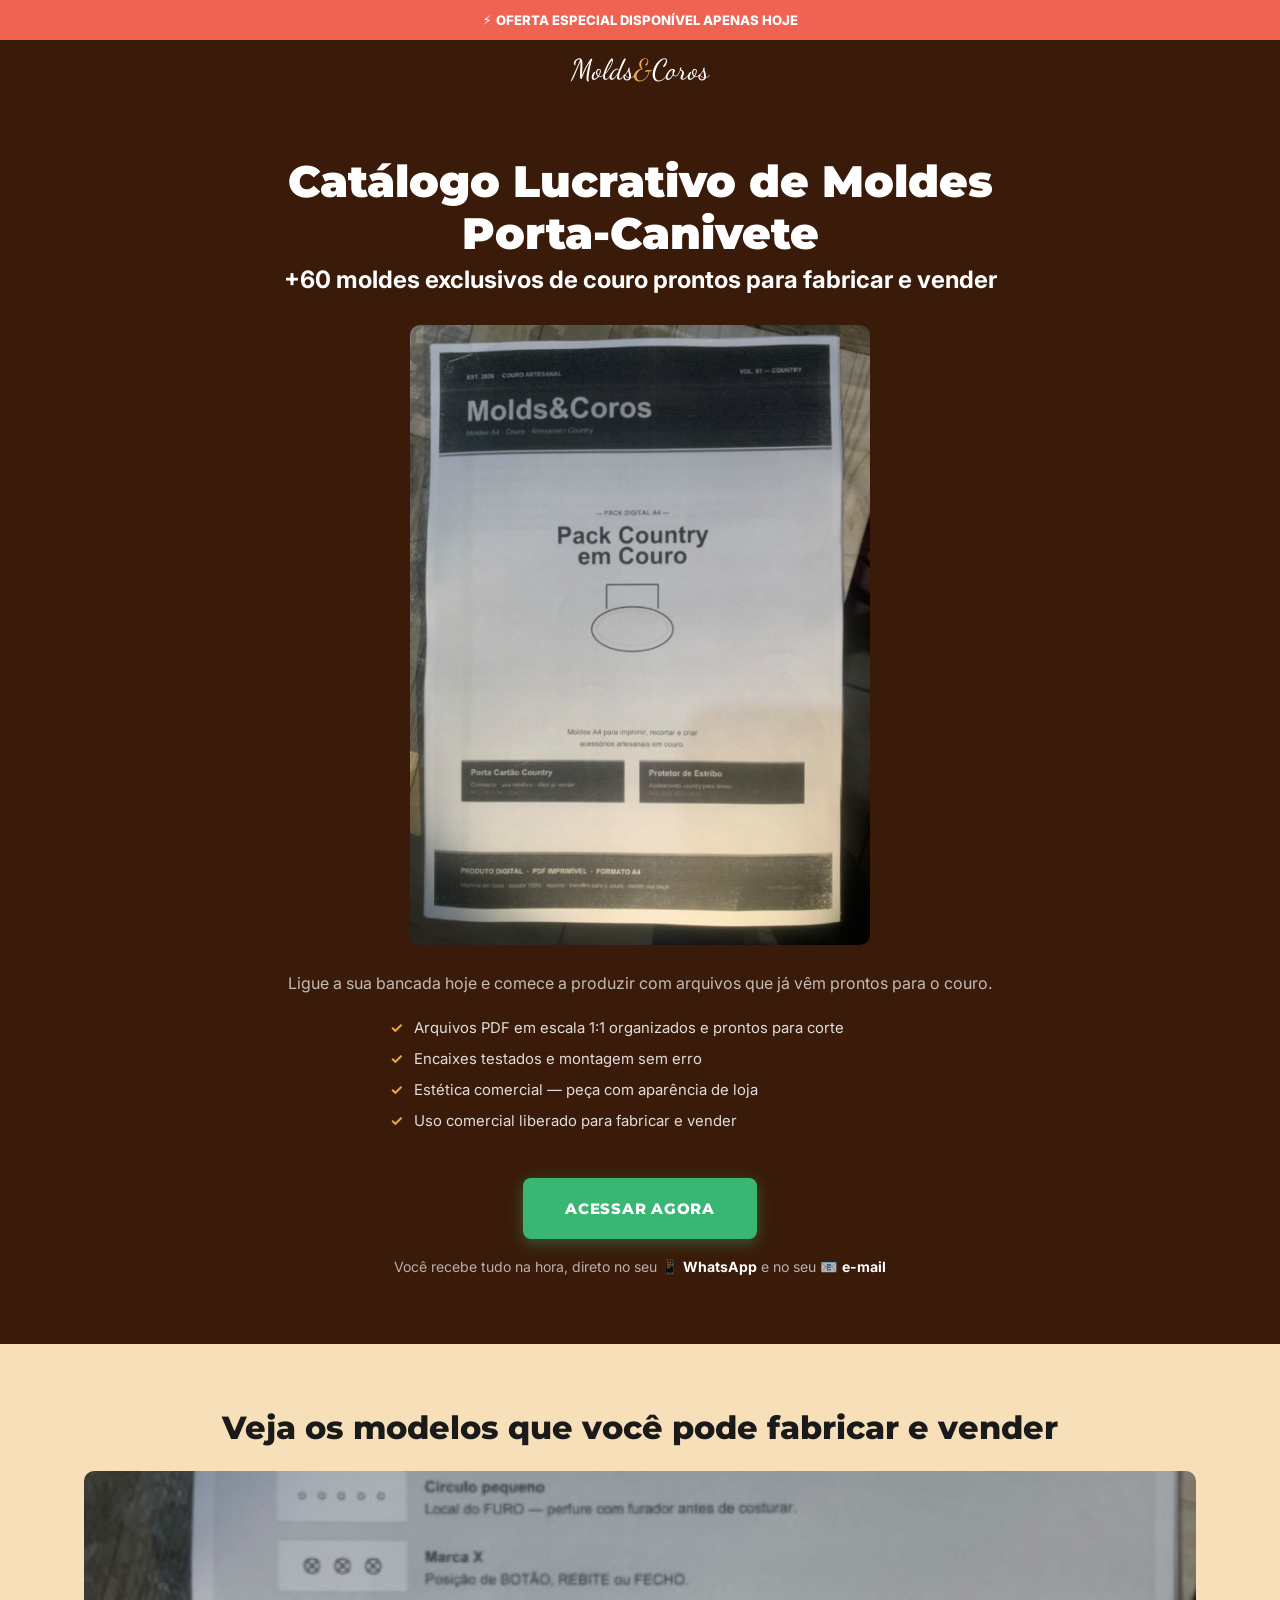
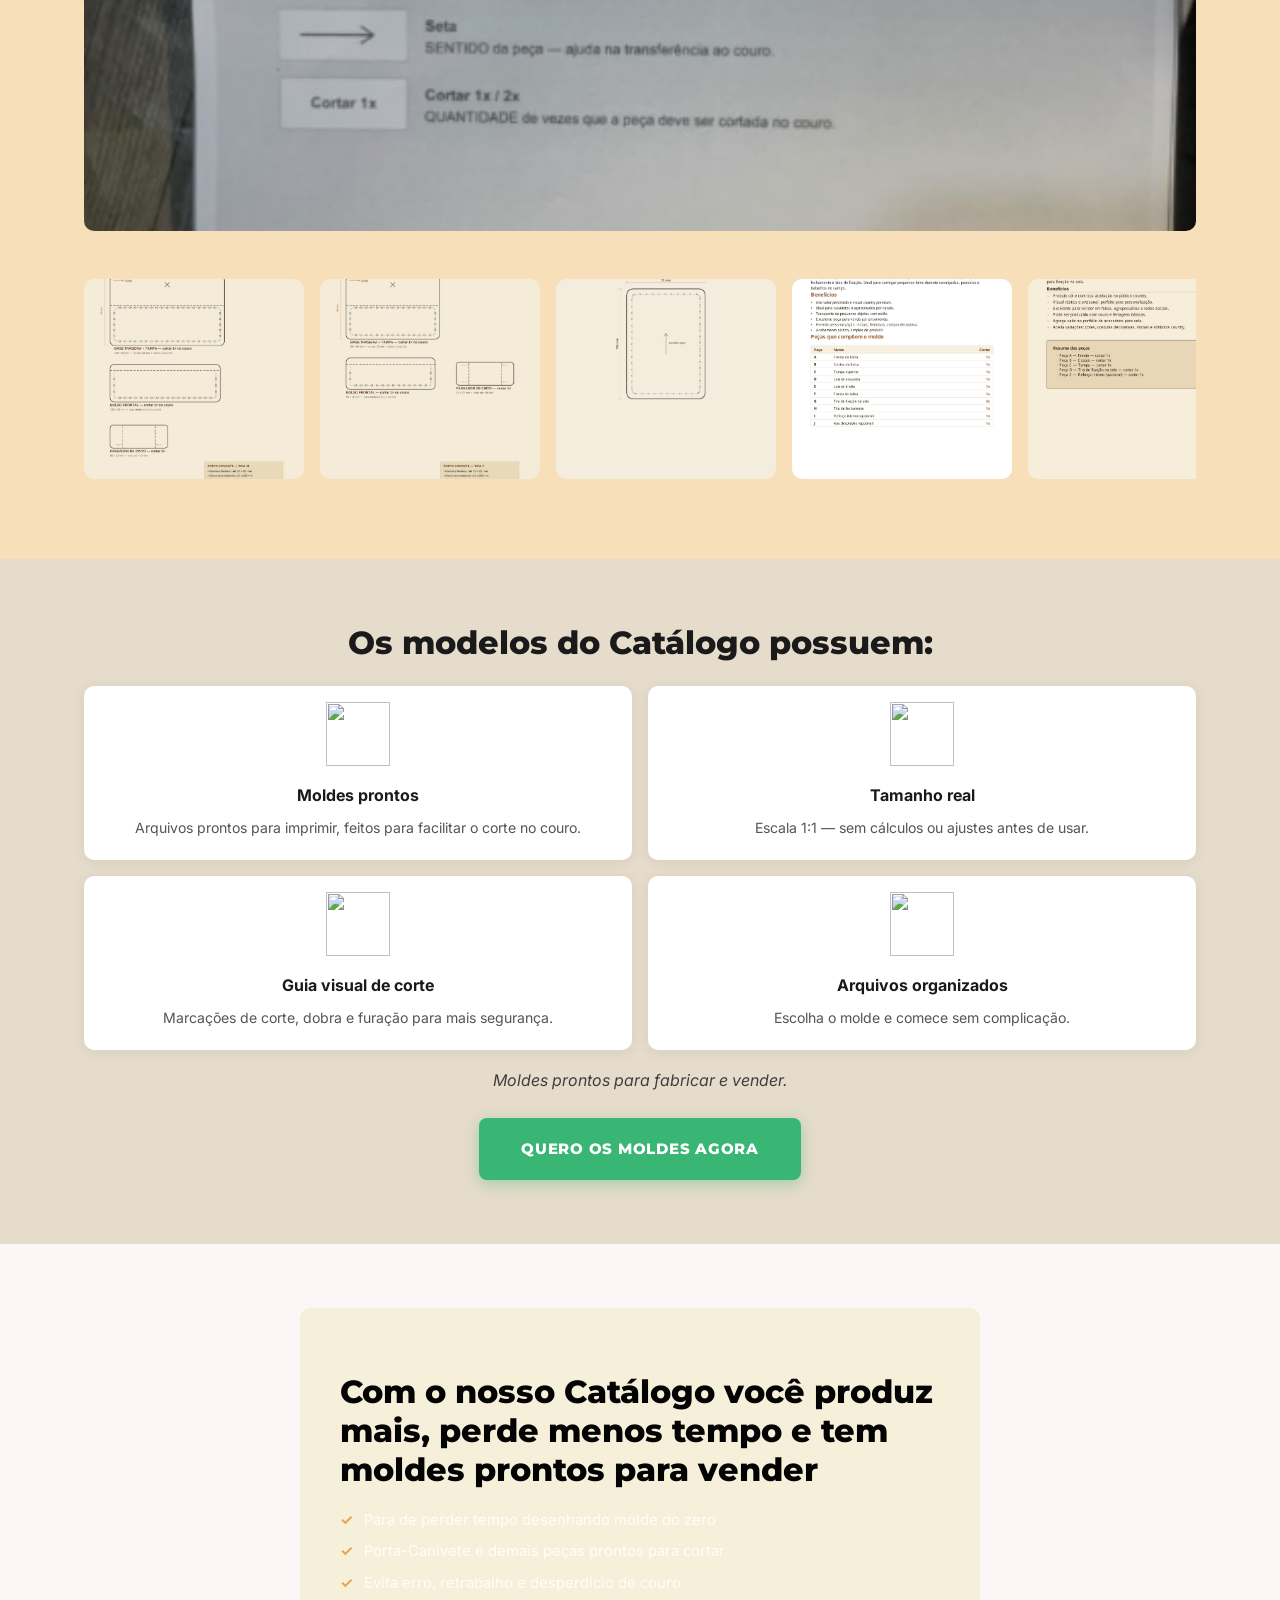
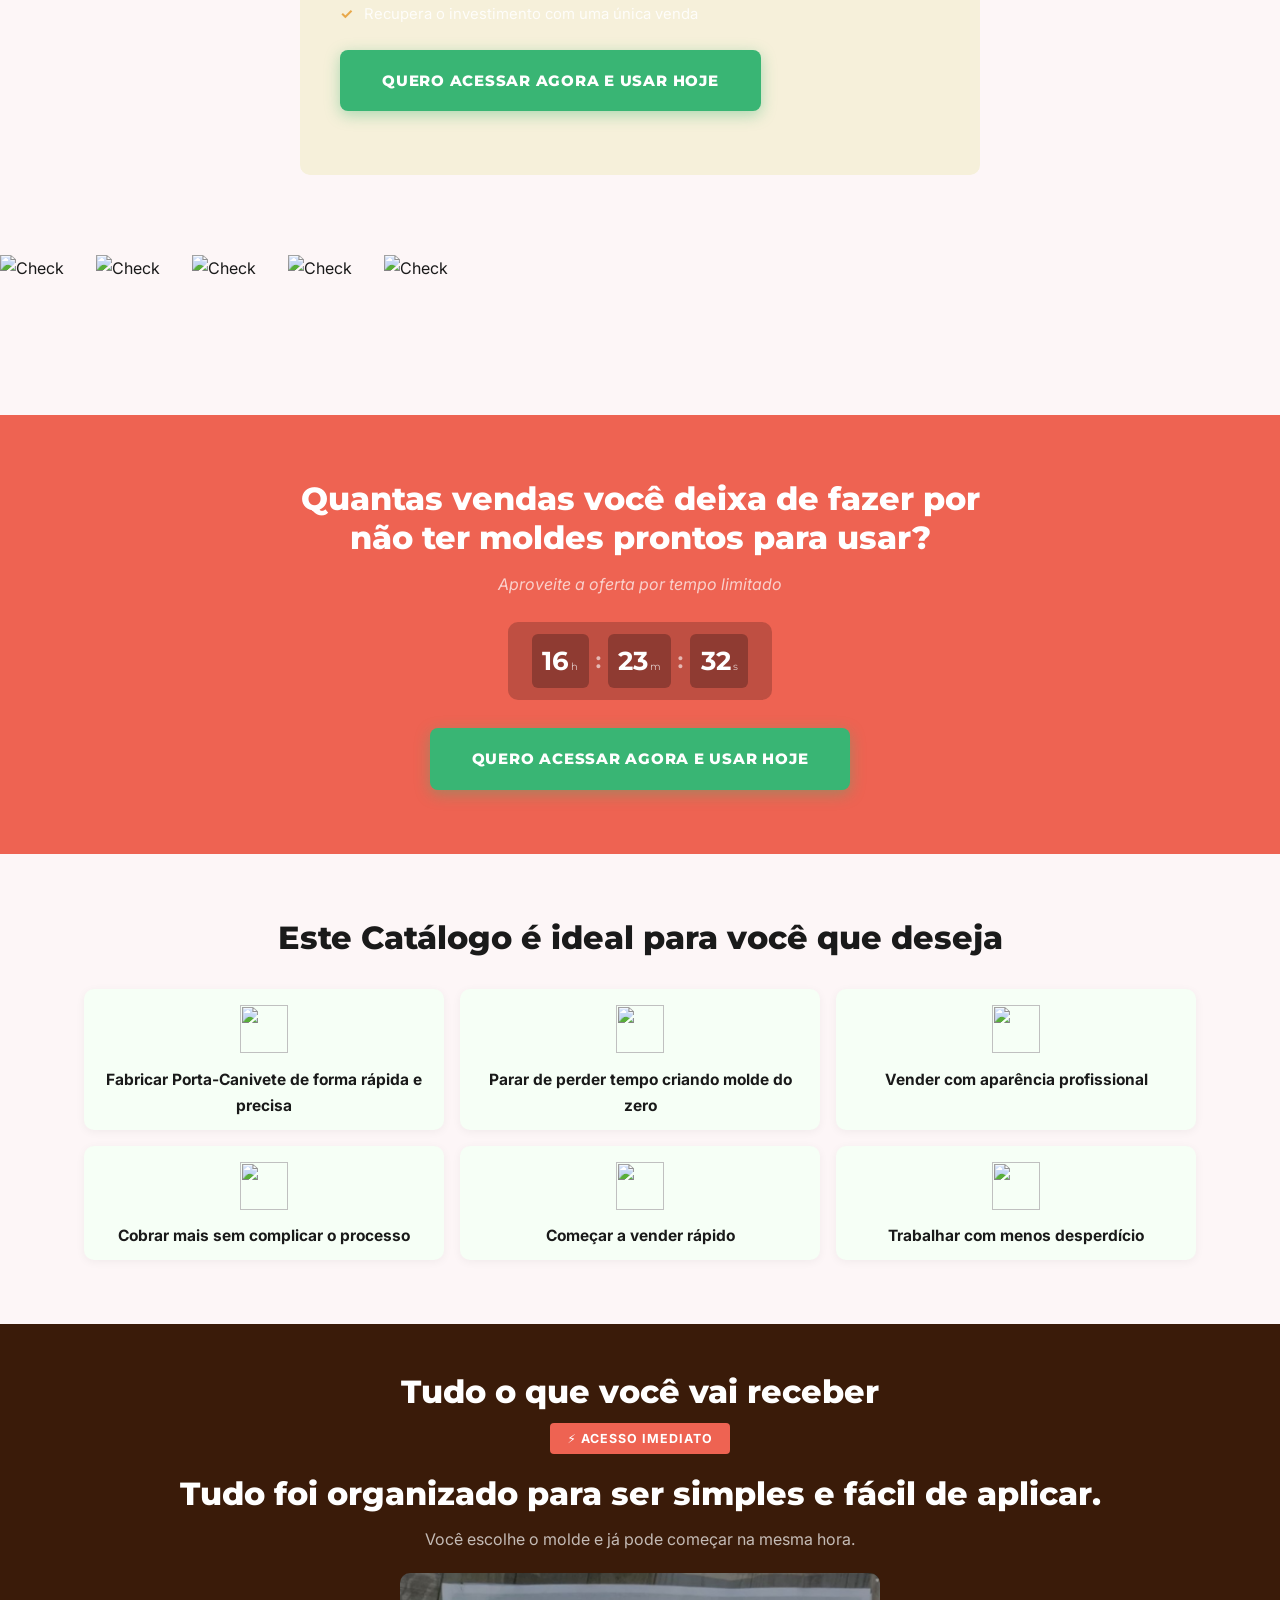
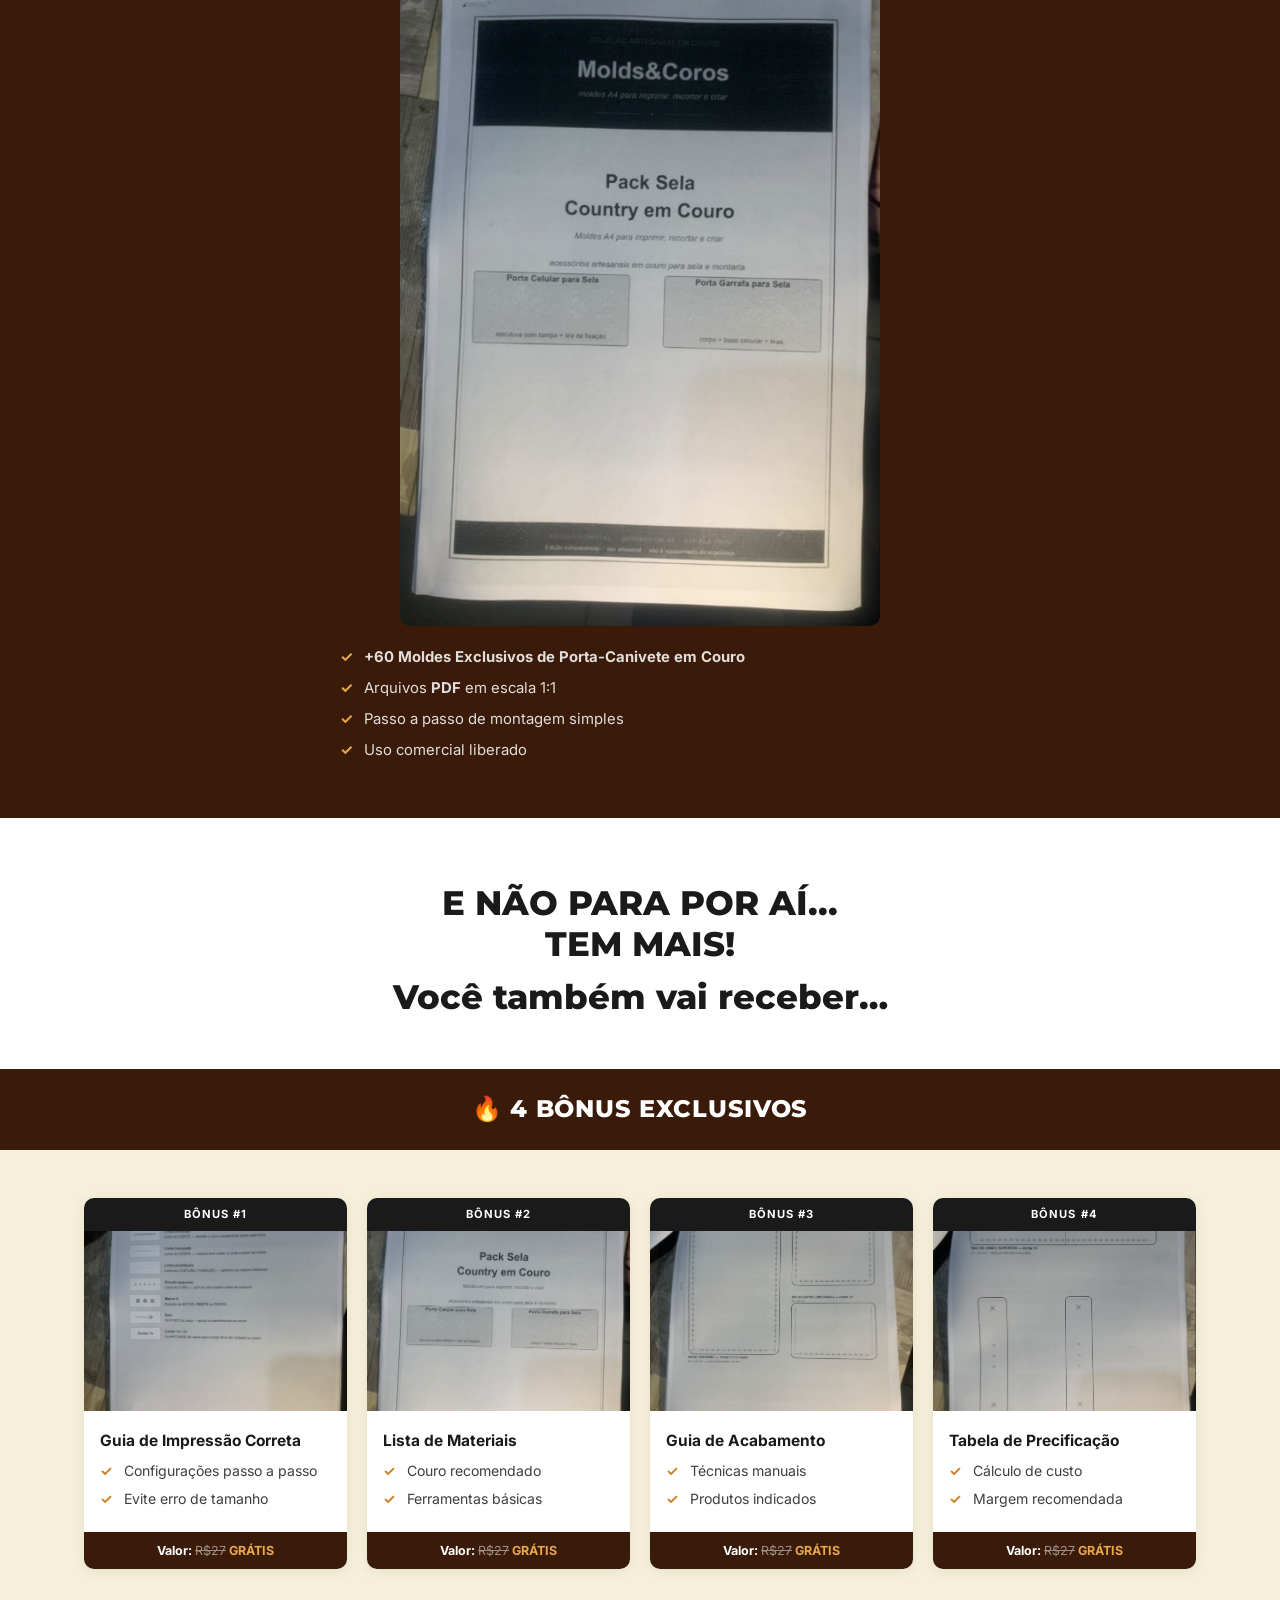
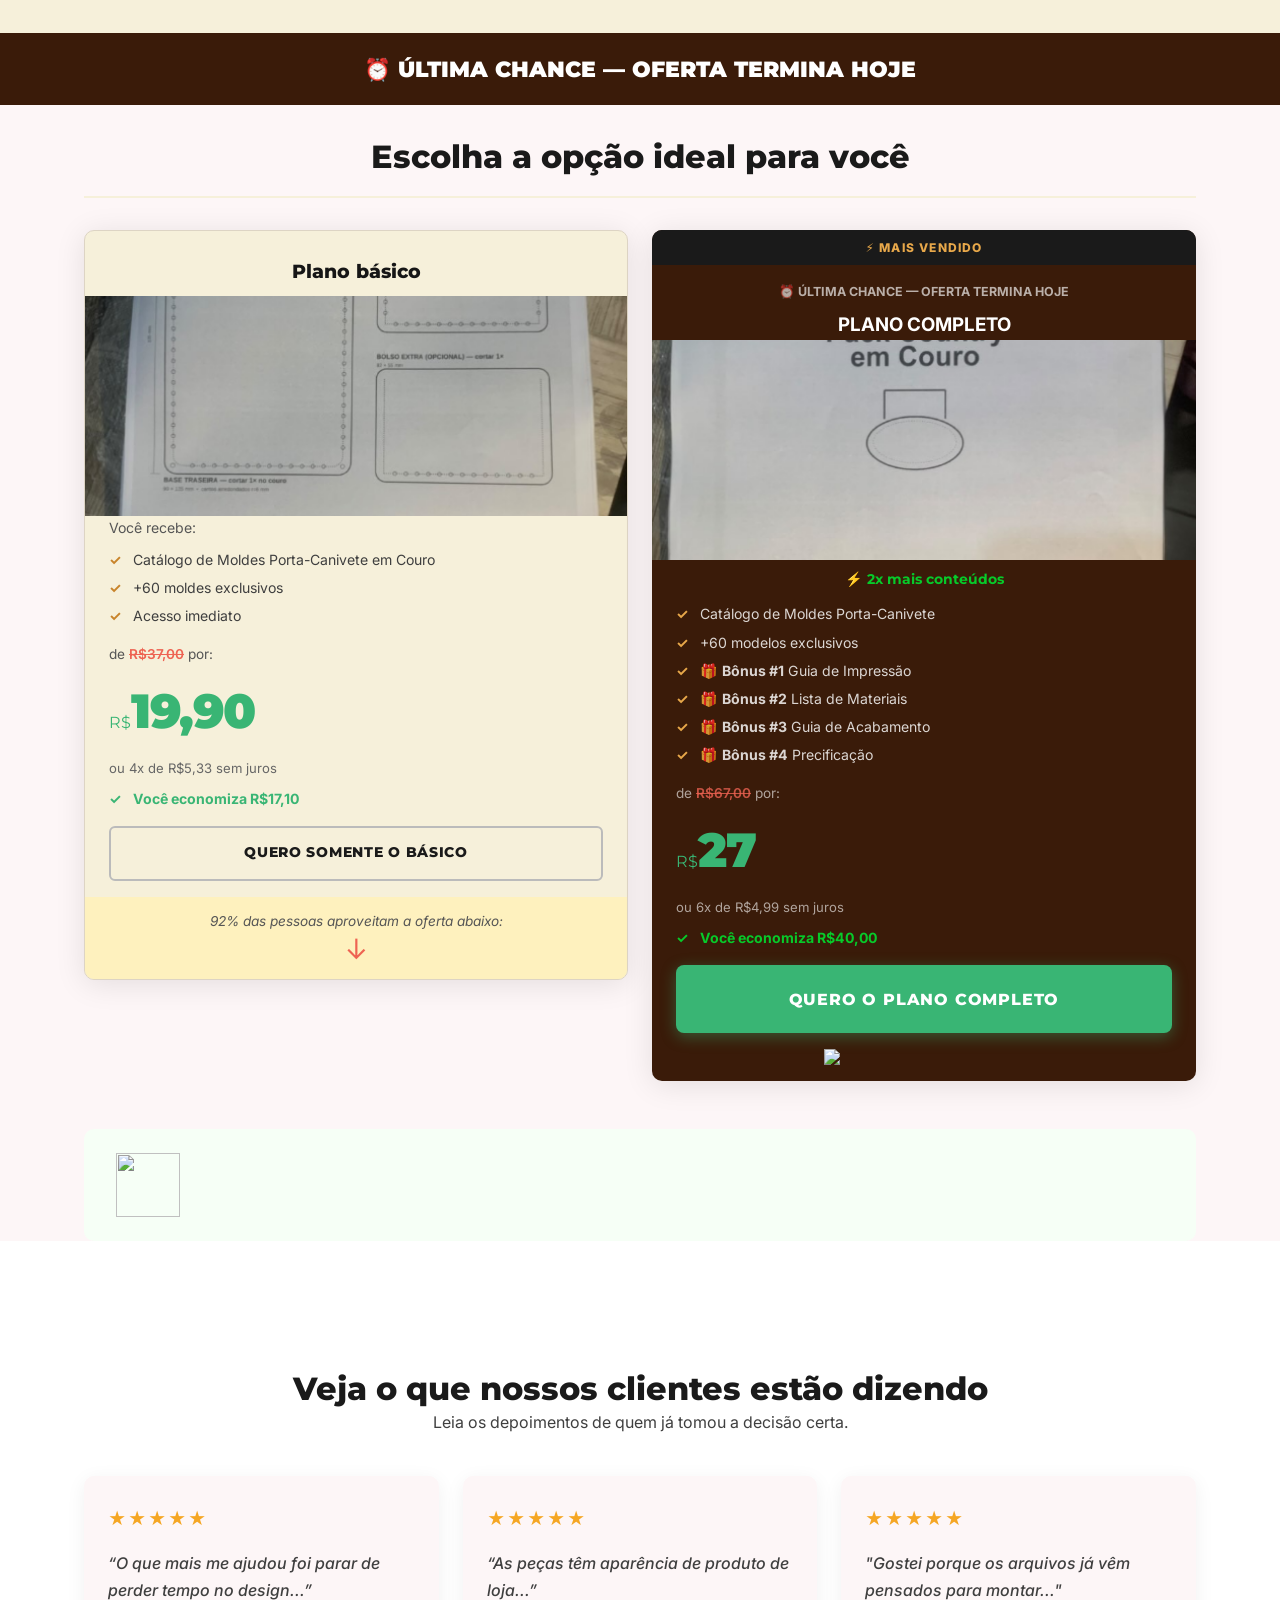
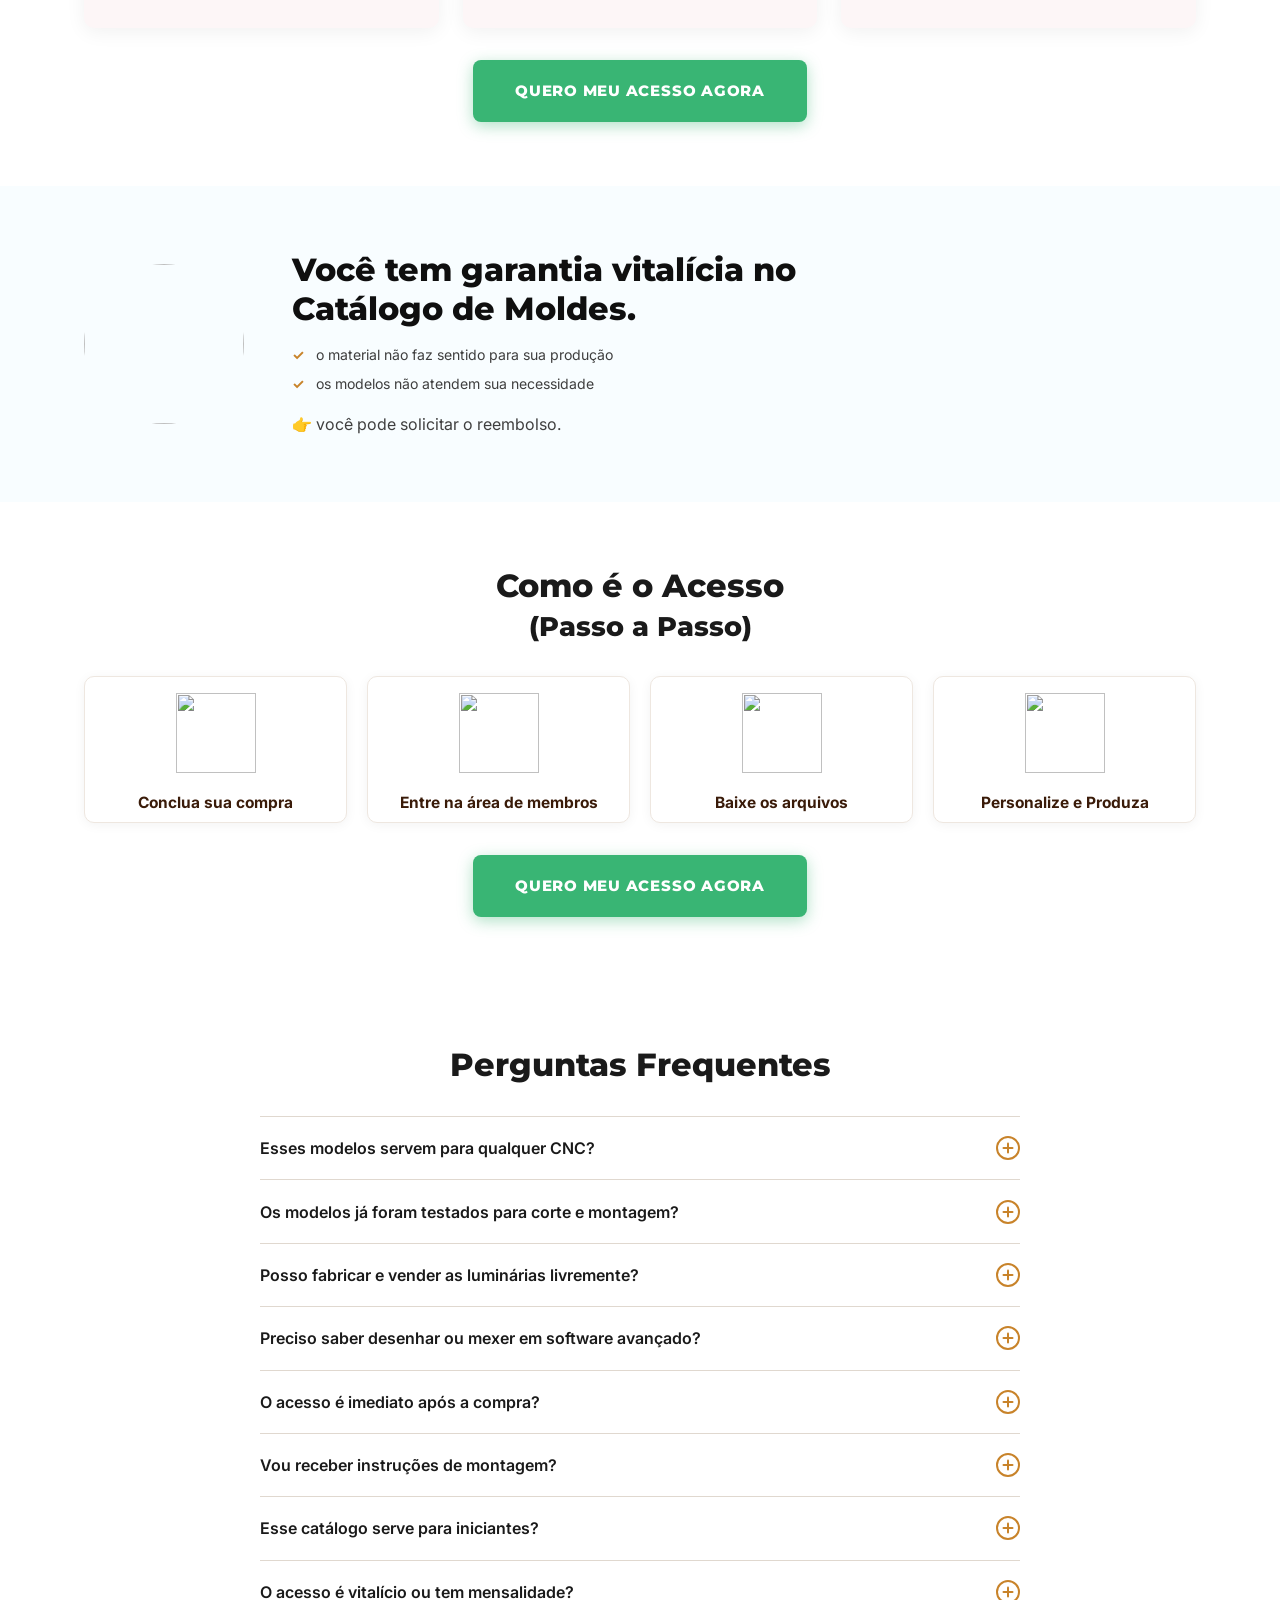
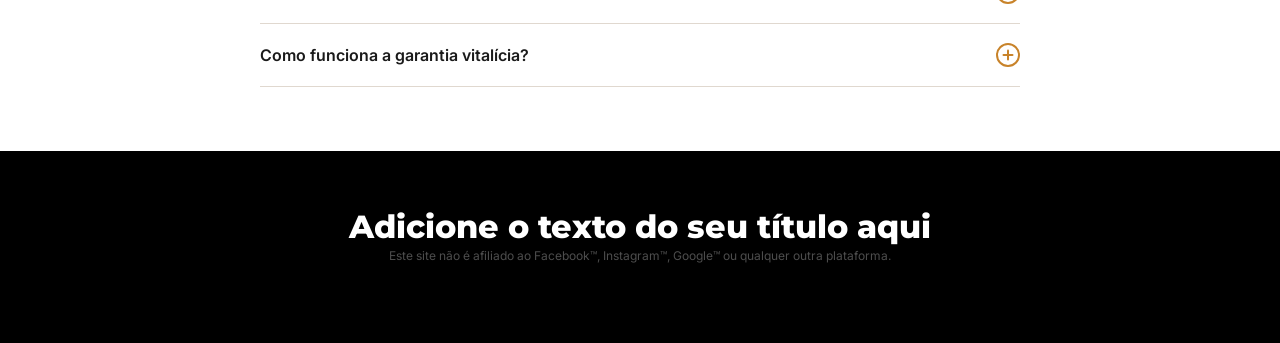
==== commit 16391f86: "fix: corrige contraste de texto, anima CTA e restaura carrossel de modelos" ====
--- a/index.html
+++ b/index.html
@@ -27,9 +27,9 @@
 <section class="c-hero">
   <div class="hero-inner">
     <h1 class="hero-h1">Catálogo Lucrativo de Moldes Porta-Canivete</h1>
-    <h2 class="hero-subh"><strong>+60 moldes</strong> exclusivos de couro prontos para fabricar e vender</h2>
+    <h2 class="hero-subh color-white"><strong>+60 moldes</strong> exclusivos de couro prontos para fabricar e vender</h2>
     <img src="img22/2026-06-22_21-33.png" alt="Catálogo de Moldes Porta-Canivete" class="hero-img" loading="eager" />
-    <p class="hero-sub">Ligue a sua bancada hoje e comece a produzir com arquivos que já vêm prontos para o couro.</p>
+    <p class="hero-sub color-white-70">Ligue a sua bancada hoje e comece a produzir com arquivos que já vêm prontos para o couro.</p>
     <ul class="icon-list icon-list--hero">
       <li>Arquivos PDF em escala 1:1 organizados e prontos para corte</li>
       <li>Encaixes testados e montagem sem erro</li>
@@ -45,11 +45,12 @@
   <div class="inner-wrap ta-center">
     <h2 class="sec-h2">Veja os modelos que você pode fabricar e vender</h2>
     <img src="img22/2026-06-22_21-32.png" alt="Modelos Molds&Coros" class="gallery-feat-img" loading="lazy" />
-    <div class="icon-carousel mt-2">
-      <img src="https://centraleduca.com.br/wp-content/uploads/2026/01/laser.png" alt="Icon" />
-      <img src="https://centraleduca.com.br/wp-content/uploads/2026/01/scale.png" alt="Icon" />
-      <img src="https://centraleduca.com.br/wp-content/uploads/2026/01/manual-book.png" alt="Icon" />
-      <img src="https://centraleduca.com.br/wp-content/uploads/2026/01/folders-1.png" alt="Icon" />
+    <div class="models-carousel mt-2">
+      <img src="img/molde_canivete_m.jpg" alt="Porta-Canivete Tam M" />
+      <img src="img/molde_canivete_p.jpg" alt="Porta-Canivete Tam G" />
+      <img src="img/molde_cartao.jpg" alt="Porta-Cartão" />
+      <img src="img/produto_bolsa_sela.jpg" alt="Bolsa Lateral" />
+      <img src="img/produto_celular_sela.jpg" alt="Porta-Celular" />
     </div>
   </div>
 </section>
--- a/style.css
+++ b/style.css
@@ -812,3 +812,24 @@
 .trust-icon { width: 64px; height: 64px; object-fit: contain; }
 .plan__pay-img { width: 100%; max-width: 200px; margin: 1rem auto; display: block; object-fit: contain; }
 .testimonial-title { font-size: 1rem; color: #3F3F3F; font-style: italic; font-weight: 500; }
+
+
+
+
+@keyframes pulse-green {
+  0% { transform: scale(1); box-shadow: 0 0 0 0 rgba(57, 181, 116, 0.7); }
+  70% { transform: scale(1.05); box-shadow: 0 0 0 10px rgba(57, 181, 116, 0); }
+  100% { transform: scale(1); box-shadow: 0 0 0 0 rgba(57, 181, 116, 0); }
+}
+.btn--green {
+  background: #39B574 !important;
+  color: #fff !important;
+  border-radius: 8px !important;
+  animation: pulse-green 2s infinite;
+  box-shadow: 0 4px 15px rgba(57, 181, 116, 0.4);
+}
+.btn--green:hover {
+  filter: brightness(1.1);
+}
+.models-carousel { display: flex; gap: 1rem; overflow-x: auto; scroll-snap-type: x mandatory; padding: 1rem 0; }
+.models-carousel img { width: 220px; height: 200px; object-fit: cover; flex-shrink: 0; scroll-snap-align: start; border-radius: 10px; }
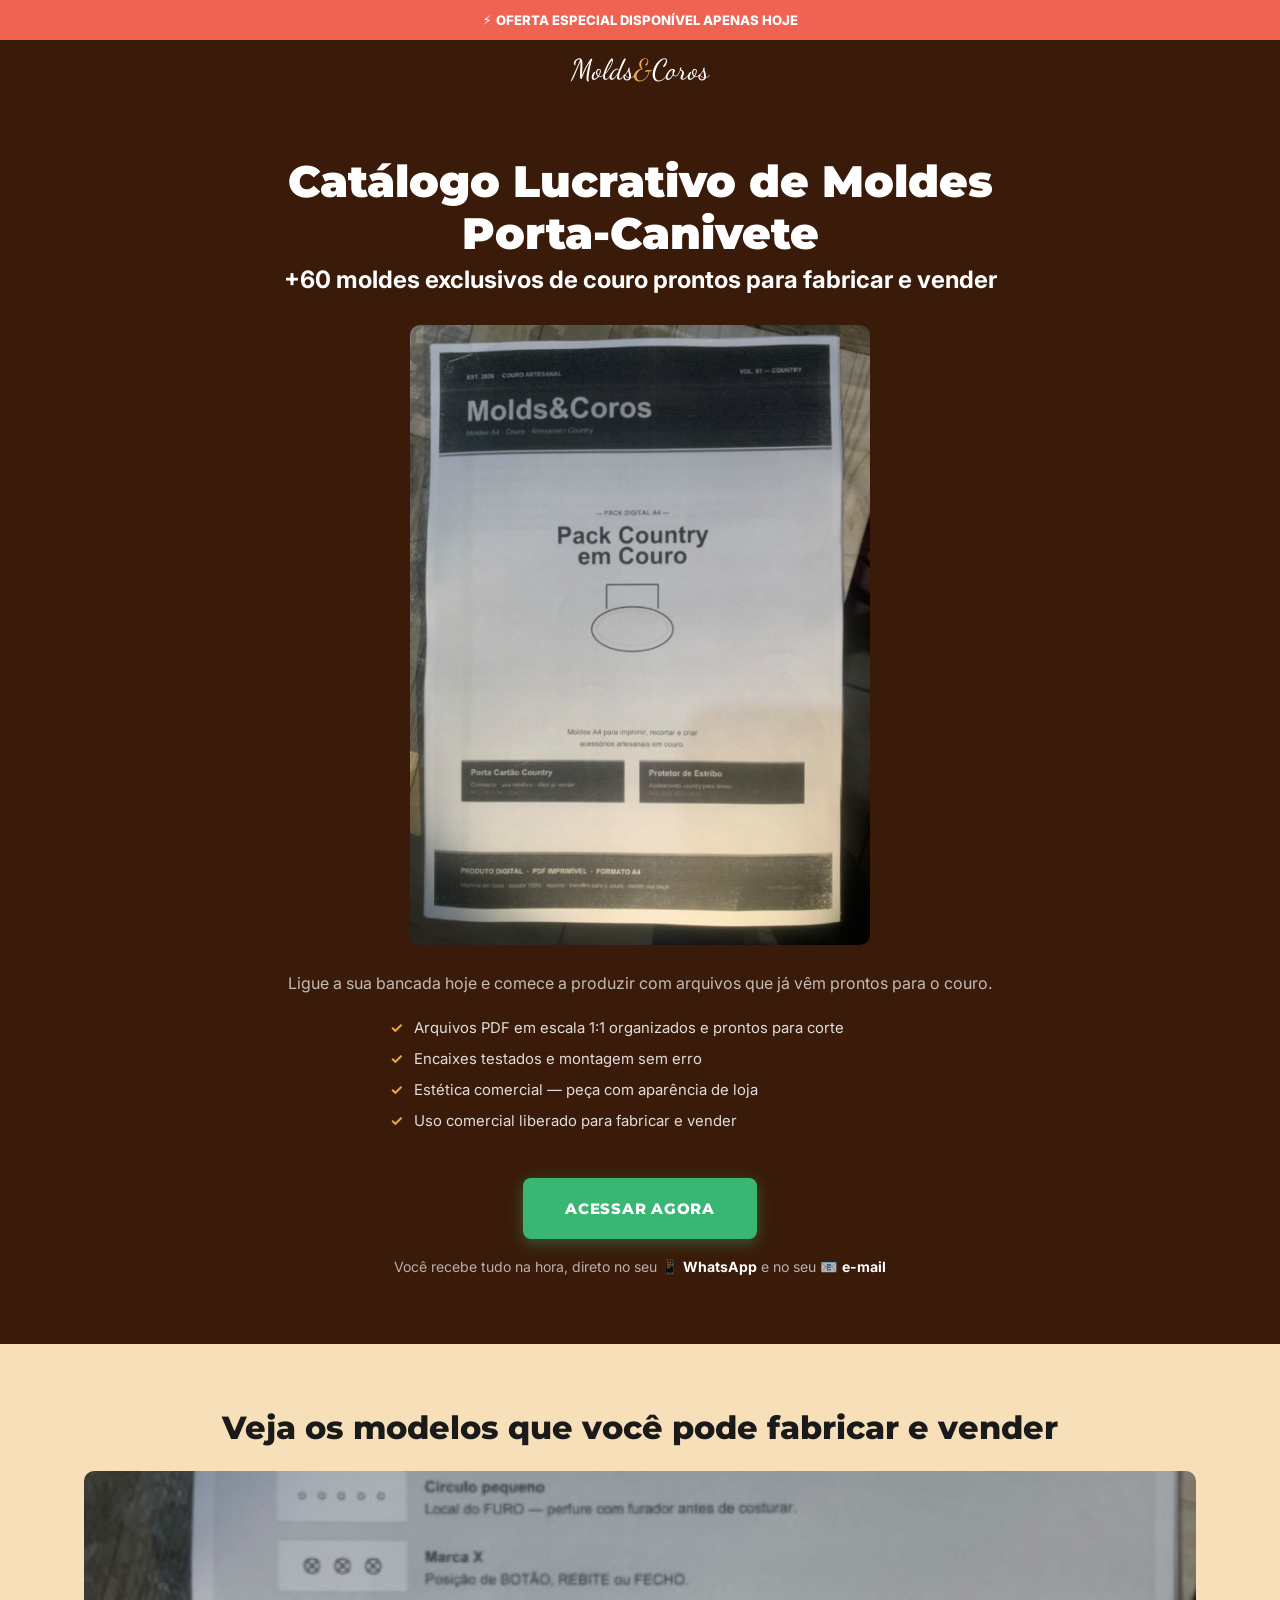
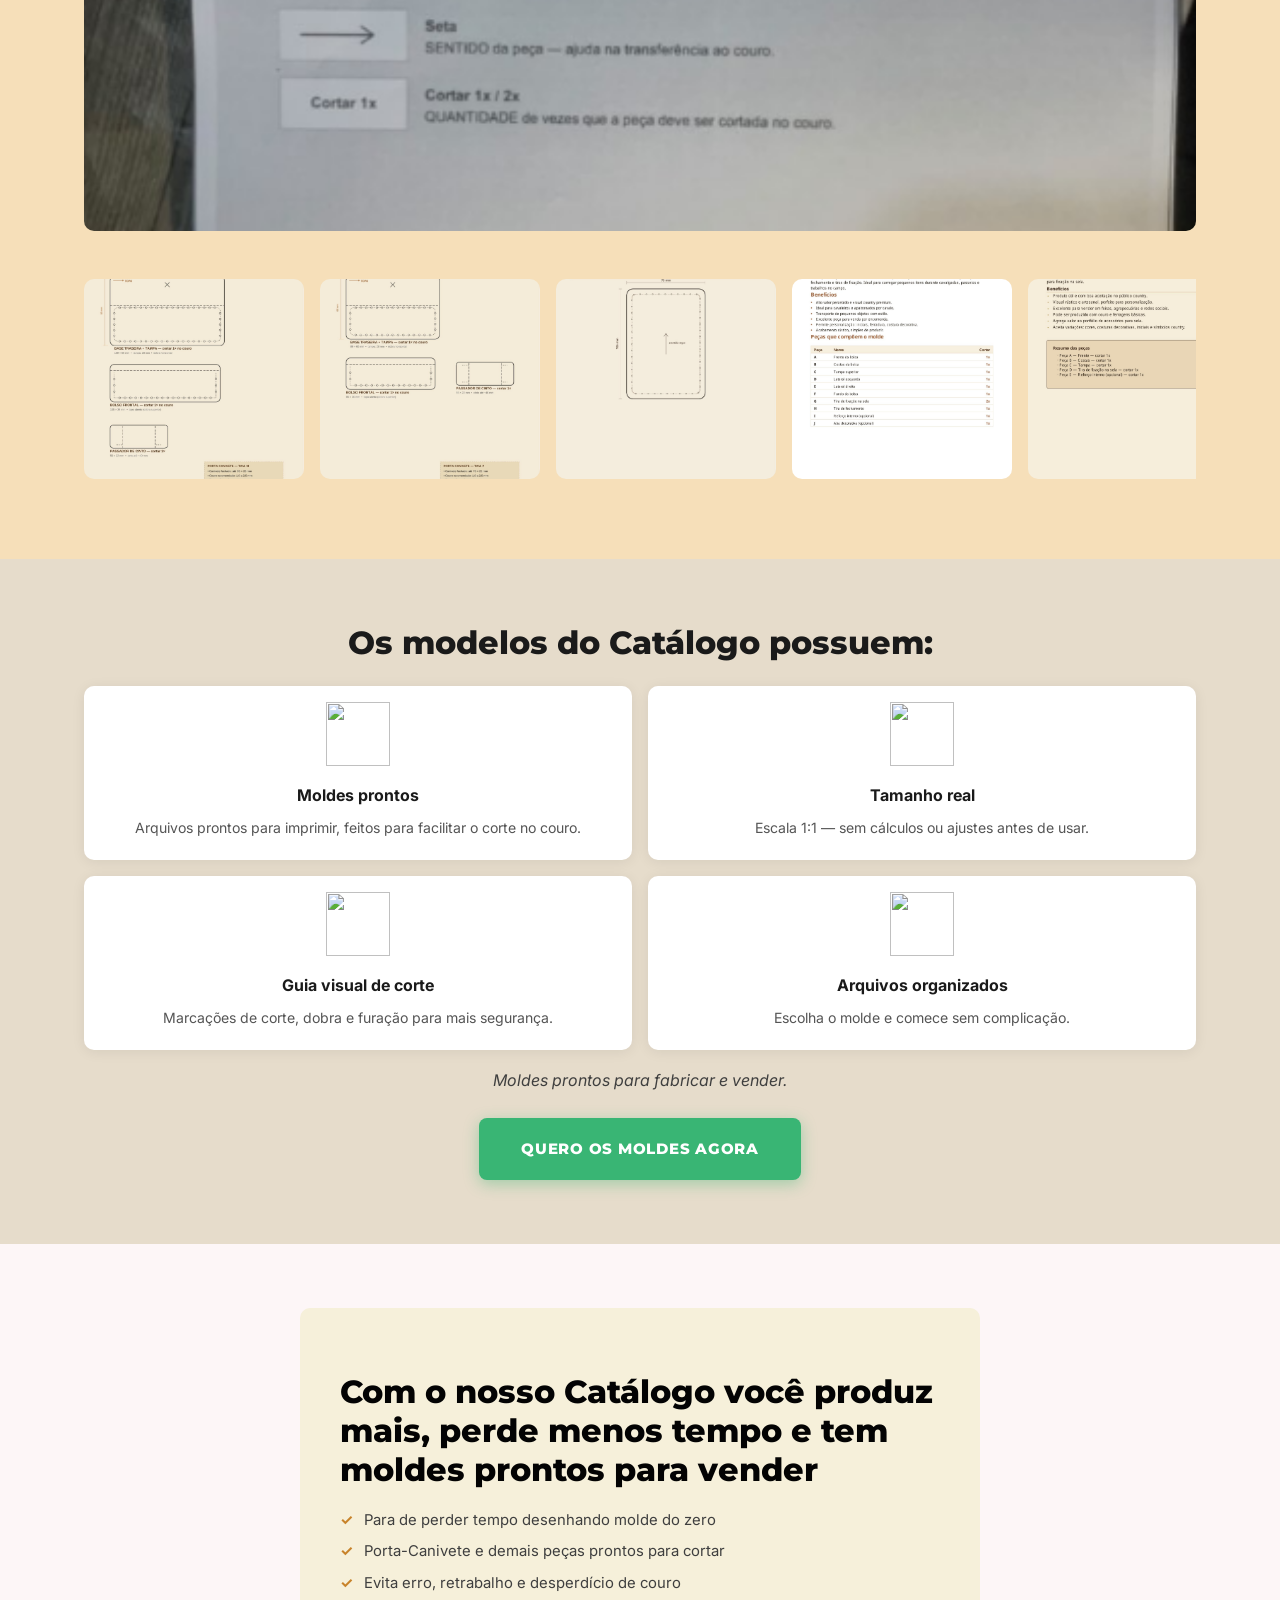
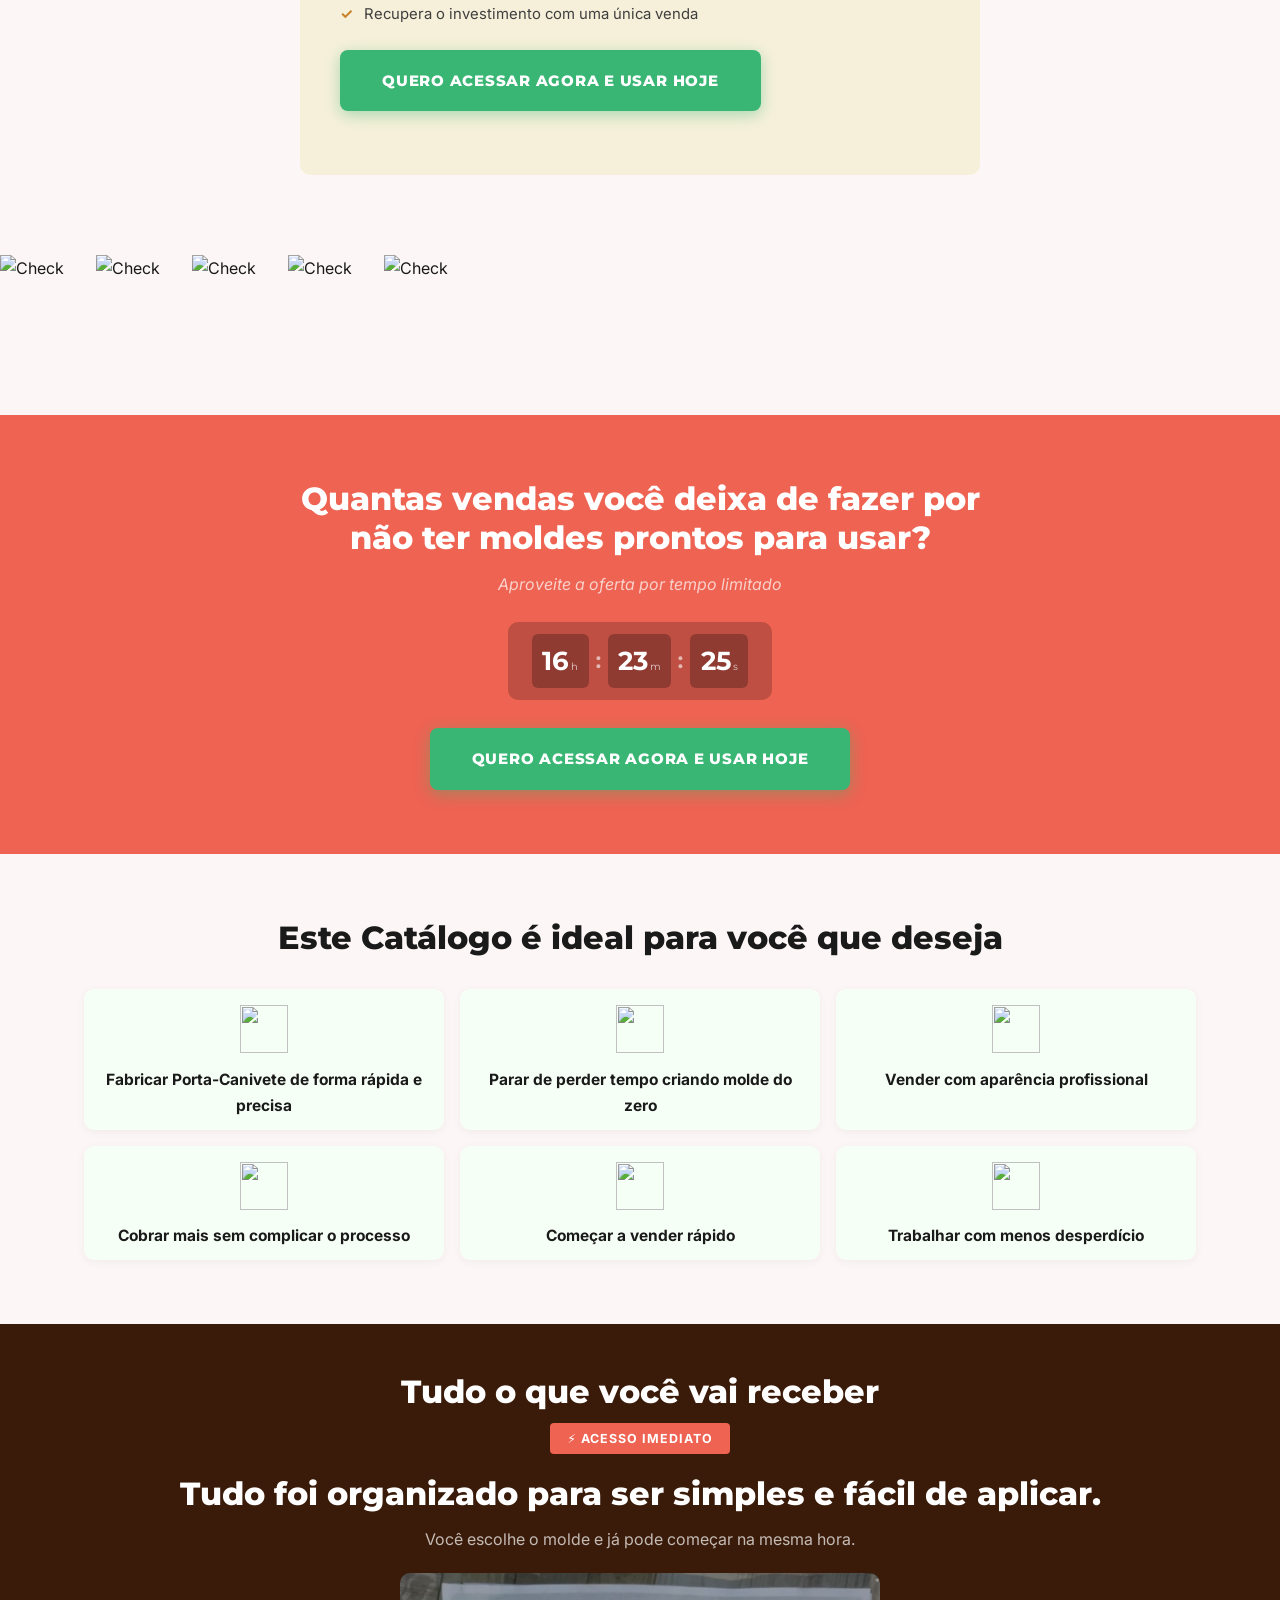
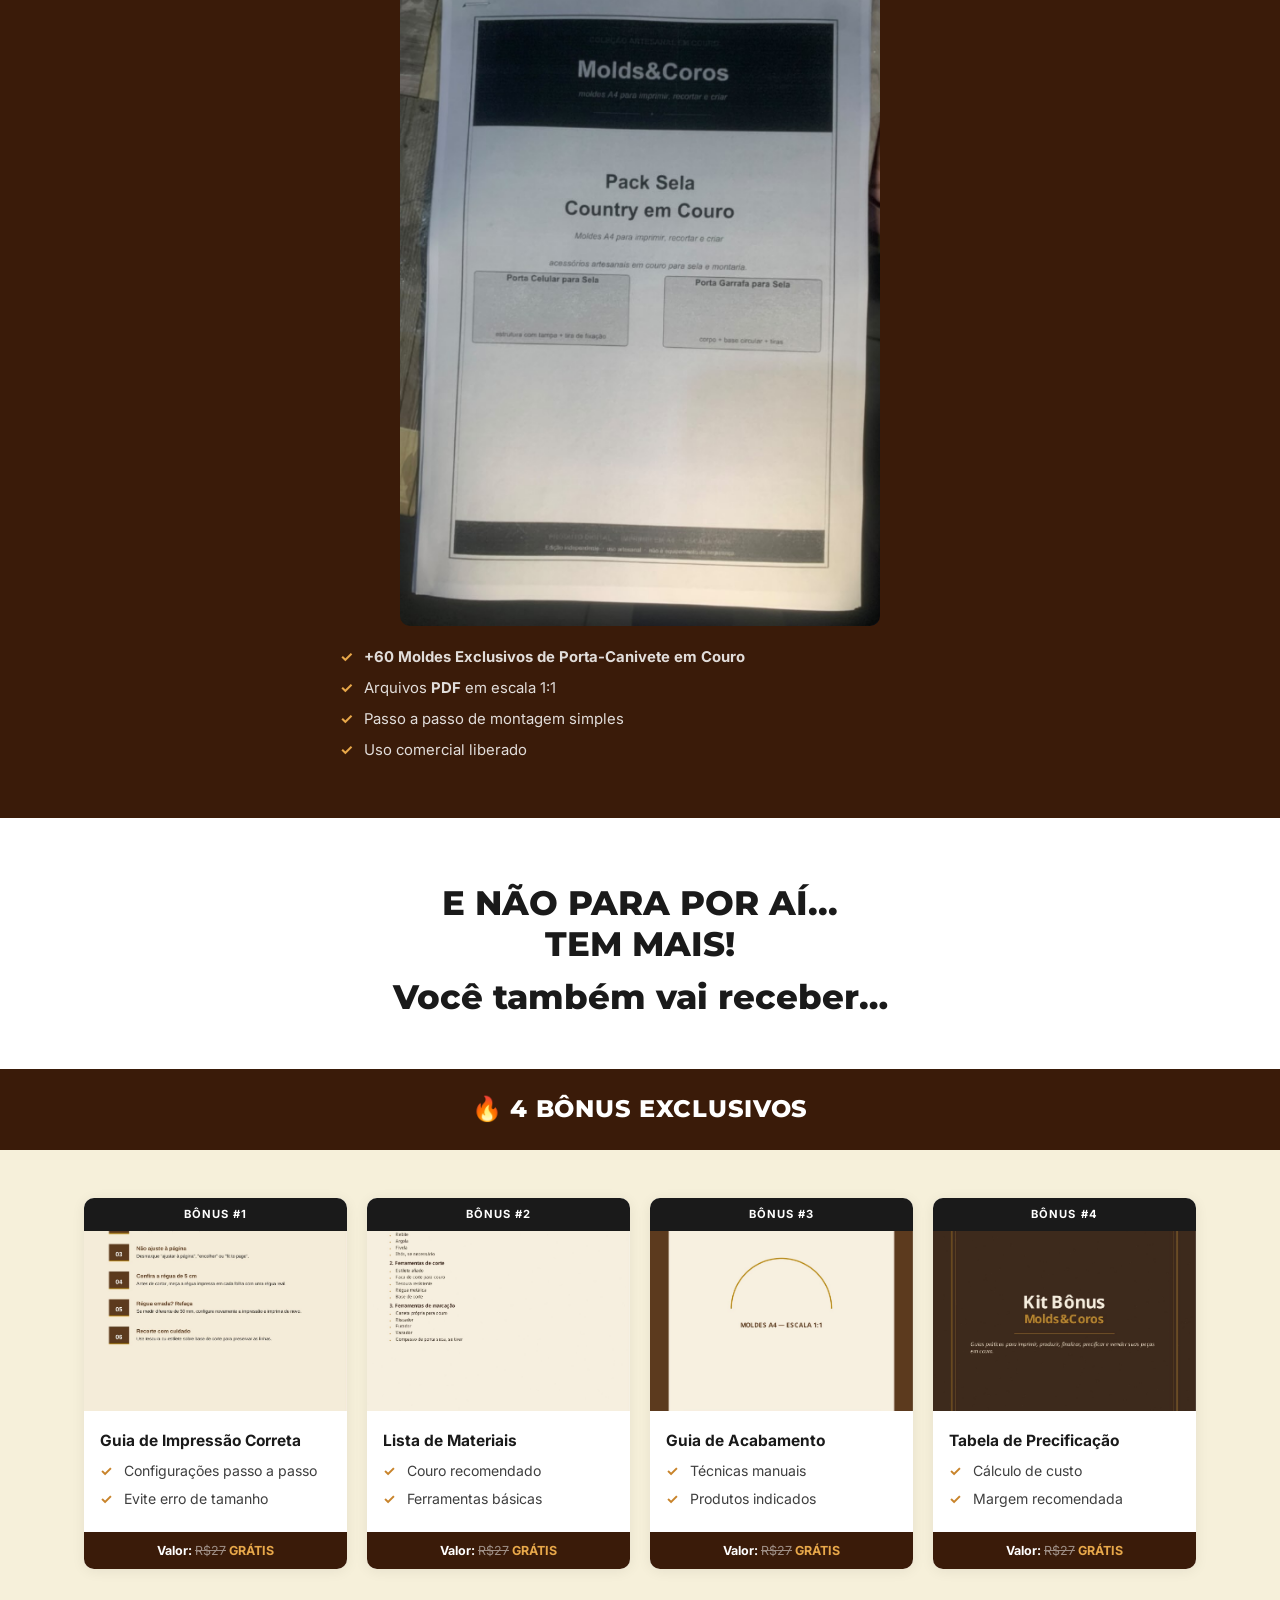
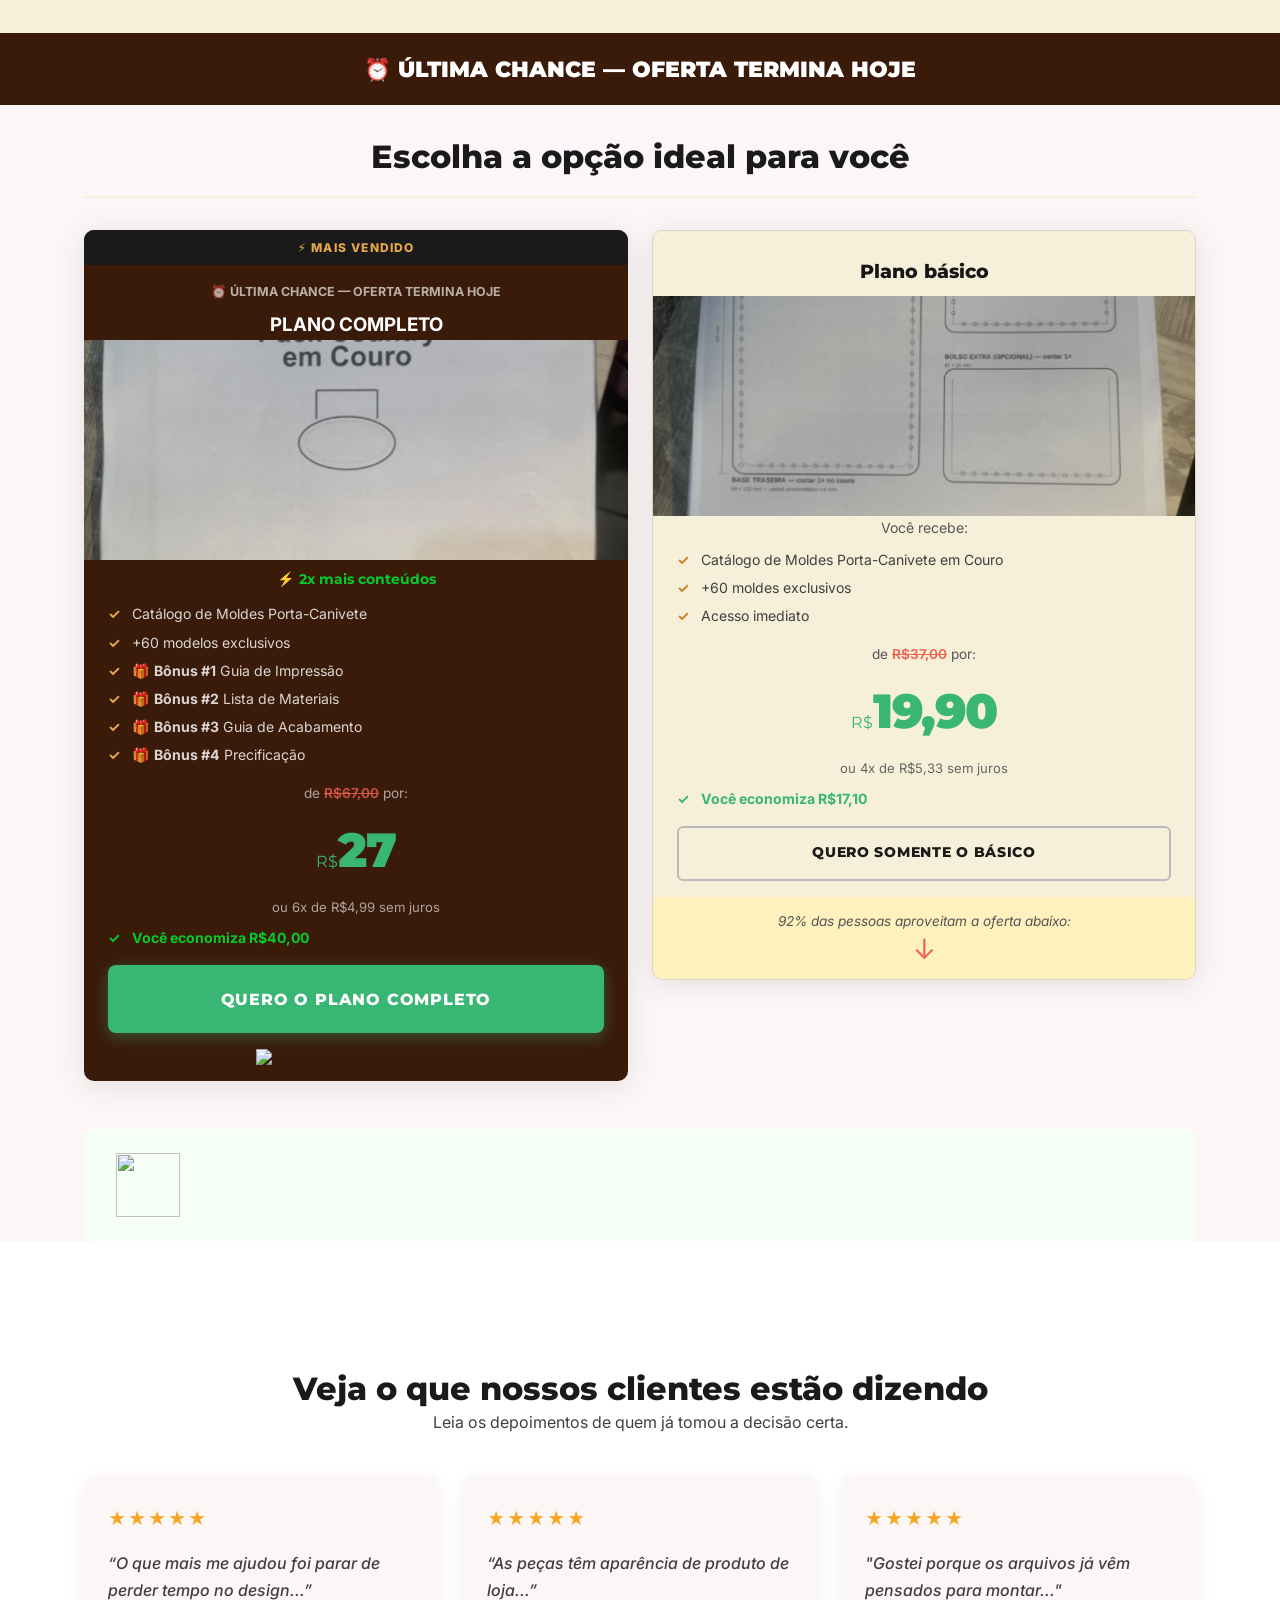
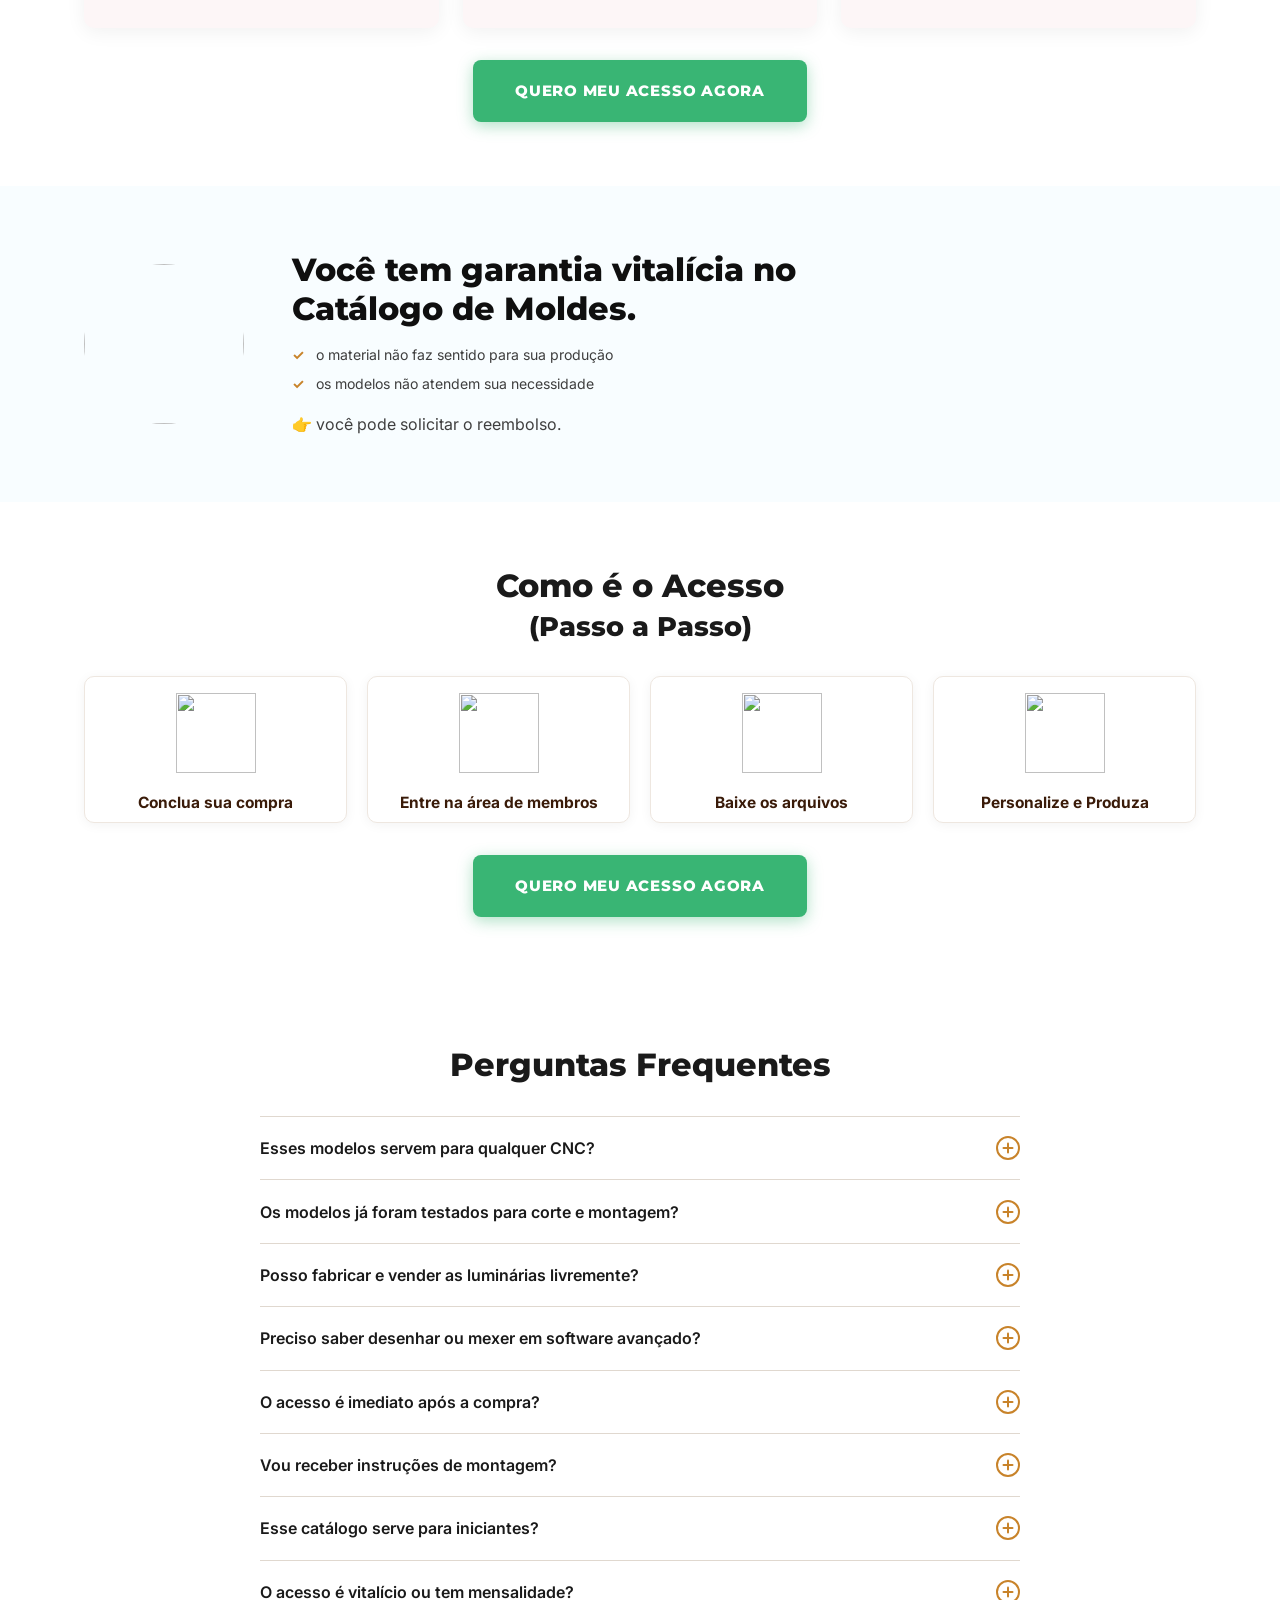
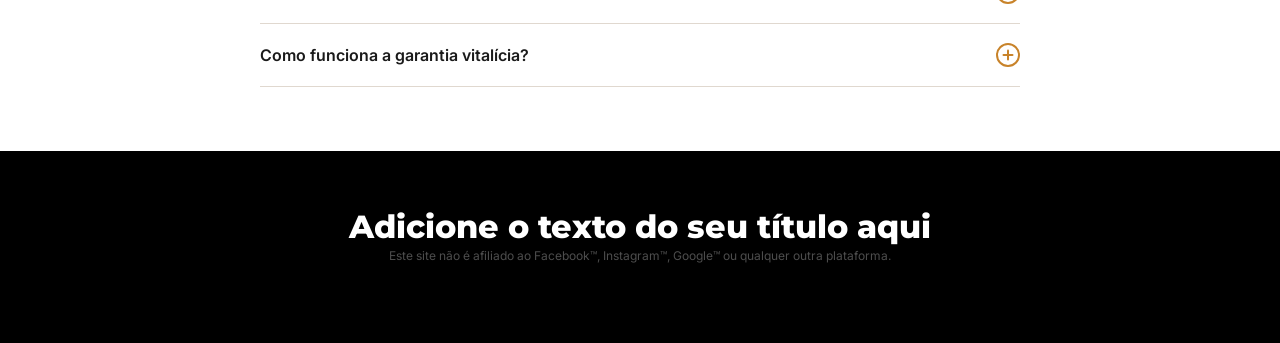
==== commit 13ccf431: "fix: reordena e centraliza ofertas, ajusta imagens dos bônus e corrige cor do texto em fundo claro" ====
--- a/index.html
+++ b/index.html
@@ -88,7 +88,7 @@
 <section class="c-benefits-text">
   <div class="benefits-text-inner">
     <h2 class="sec-h2">Com o nosso Catálogo você produz mais, perde menos tempo e tem moldes prontos para vender</h2>
-    <ul class="icon-list icon-list--dark mt-1">
+    <ul class="icon-list mt-1">
       <li>Para de perder tempo desenhando molde do zero</li>
       <li>Porta-Canivete e demais peças prontos para cortar</li>
       <li>Evita erro, retrabalho e desperdício de couro</li>
@@ -182,7 +182,7 @@
     <div class="bonus-cards-grid">
       <div class="bonus-card">
         <div class="bonus-card__num">BÔNUS #1</div>
-        <img src="img22/2026-06-22_21-32.png" loading="lazy" class="bonus-card__img" />
+        <img src="img/bonus_impressao.jpg" loading="lazy" class="bonus-card__img" />
         <div class="bonus-card__body">
           <p class="bonus-card__title">Guia de Impressão Correta</p>
           <ul class="icon-list icon-list--sm">
@@ -194,7 +194,7 @@
       </div>
       <div class="bonus-card">
         <div class="bonus-card__num">BÔNUS #2</div>
-        <img src="img22/2026-06-22_21-32_1.png" loading="lazy" class="bonus-card__img" />
+        <img src="img/bonus_lista_materiais.jpg" loading="lazy" class="bonus-card__img" />
         <div class="bonus-card__body">
           <p class="bonus-card__title">Lista de Materiais</p>
           <ul class="icon-list icon-list--sm">
@@ -206,7 +206,7 @@
       </div>
       <div class="bonus-card">
         <div class="bonus-card__num">BÔNUS #3</div>
-        <img src="img22/2026-06-22_21-33_1.png" loading="lazy" class="bonus-card__img" />
+        <img src="img/bonus_capa.jpg" loading="lazy" class="bonus-card__img" />
         <div class="bonus-card__body">
           <p class="bonus-card__title">Guia de Acabamento</p>
           <ul class="icon-list icon-list--sm">
@@ -218,7 +218,7 @@
       </div>
       <div class="bonus-card">
         <div class="bonus-card__num">BÔNUS #4</div>
-        <img src="img22/2026-06-22_21-33_2.png" loading="lazy" class="bonus-card__img" />
+        <img src="img/kit_bonus_capa.jpg" loading="lazy" class="bonus-card__img" />
         <div class="bonus-card__body">
           <p class="bonus-card__title">Tabela de Precificação</p>
           <ul class="icon-list icon-list--sm">
@@ -240,25 +240,6 @@
     <h2 class="sec-h2 ta-center pricing-title">Escolha a opção ideal para você</h2>
     <hr class="divider" />
     <div class="pricing-cols">
-      <div class="plan plan--basic">
-        <h3 class="plan__name ta-center">Plano básico</h3>
-        <img src="img22/2026-06-22_21-33_1.png" loading="lazy" class="plan__img" />
-        <p class="plan__receive">Você recebe:</p>
-        <ul class="icon-list icon-list--sm plan__list">
-          <li>Catálogo de Moldes Porta-Canivete em Couro</li>
-          <li>+60 moldes exclusivos</li>
-          <li>Acesso imediato</li>
-        </ul>
-        <p class="plan__from">de <s>R$37,00</s> por:</p>
-        <p class="plan__price"><span class="color-green">R$<strong>19,90</strong></span></p>
-        <p class="plan__parcelas">ou 4x de R$5,33 sem juros</p>
-        <ul class="icon-list icon-list--economy plan__list"><li>Você economiza <b>R$17,10</b></li></ul>
-        <a href="https://ggcheckout.app/checkout/v5/hqF1fH7WAzkTvon7yt8P" class="btn btn--outline btn--block plan__btn" target="_blank" rel="noopener">QUERO SOMENTE O BÁSICO</a>
-        <div class="plan__note-bar">
-          <p class="ta-center">92% das pessoas aproveitam a oferta abaixo:</p>
-          <div class="plan__arrow">↓</div>
-        </div>
-      </div>
       <div class="plan plan--complete">
         <div class="plan__mvp-bar">⚡ MAIS VENDIDO</div>
         <div class="plan__dark-head">
@@ -275,12 +256,32 @@
           <li>🎁 <b> Bônus #3</b> Guia de Acabamento</li>
           <li>🎁 <b> Bônus #4</b> Precificação</li>
         </ul>
-        <p class="plan__from plan__from--lt">de <s>R$67,00</s> por:</p>
-        <p class="plan__price"><span class="color-green">R$<strong>27</strong></span></p>
-        <p class="plan__parcelas plan__parcelas--lt">ou 6x de R$4,99 sem juros</p>
+        <p class="plan__from plan__from--lt ta-center">de <s>R$67,00</s> por:</p>
+        <p class="plan__price ta-center"><span class="color-green">R$<strong>27</strong></span></p>
+        <p class="plan__parcelas plan__parcelas--lt ta-center">ou 6x de R$4,99 sem juros</p>
         <ul class="icon-list icon-list--economy-white plan__list"><li>Você economiza <b>R$40,00</b></li></ul>
         <a href="https://ggcheckout.app/checkout/v5/oqjTv14SgU7ypVNGjh5C" class="btn btn--green btn--block btn--xl plan__btn" target="_blank" rel="noopener">QUERO O PLANO COMPLETO</a>
         <img src="https://centraleduca.com.br/wp-content/uploads/2026/01/icons-meio-de-pagamento-e1738718378460-2-1.png" class="plan__pay-img" />
+      </div>
+
+      <div class="plan plan--basic">
+        <h3 class="plan__name ta-center">Plano básico</h3>
+        <img src="img22/2026-06-22_21-33_1.png" loading="lazy" class="plan__img" />
+        <p class="plan__receive ta-center">Você recebe:</p>
+        <ul class="icon-list icon-list--sm plan__list">
+          <li>Catálogo de Moldes Porta-Canivete em Couro</li>
+          <li>+60 moldes exclusivos</li>
+          <li>Acesso imediato</li>
+        </ul>
+        <p class="plan__from ta-center">de <s>R$37,00</s> por:</p>
+        <p class="plan__price ta-center"><span class="color-green">R$<strong>19,90</strong></span></p>
+        <p class="plan__parcelas ta-center">ou 4x de R$5,33 sem juros</p>
+        <ul class="icon-list icon-list--economy plan__list"><li>Você economiza <b>R$17,10</b></li></ul>
+        <a href="https://ggcheckout.app/checkout/v5/hqF1fH7WAzkTvon7yt8P" class="btn btn--outline btn--block plan__btn" target="_blank" rel="noopener">QUERO SOMENTE O BÁSICO</a>
+        <div class="plan__note-bar">
+          <p class="ta-center">92% das pessoas aproveitam a oferta abaixo:</p>
+          <div class="plan__arrow">↓</div>
+        </div>
       </div>
     </div>
     <div class="trust-box">
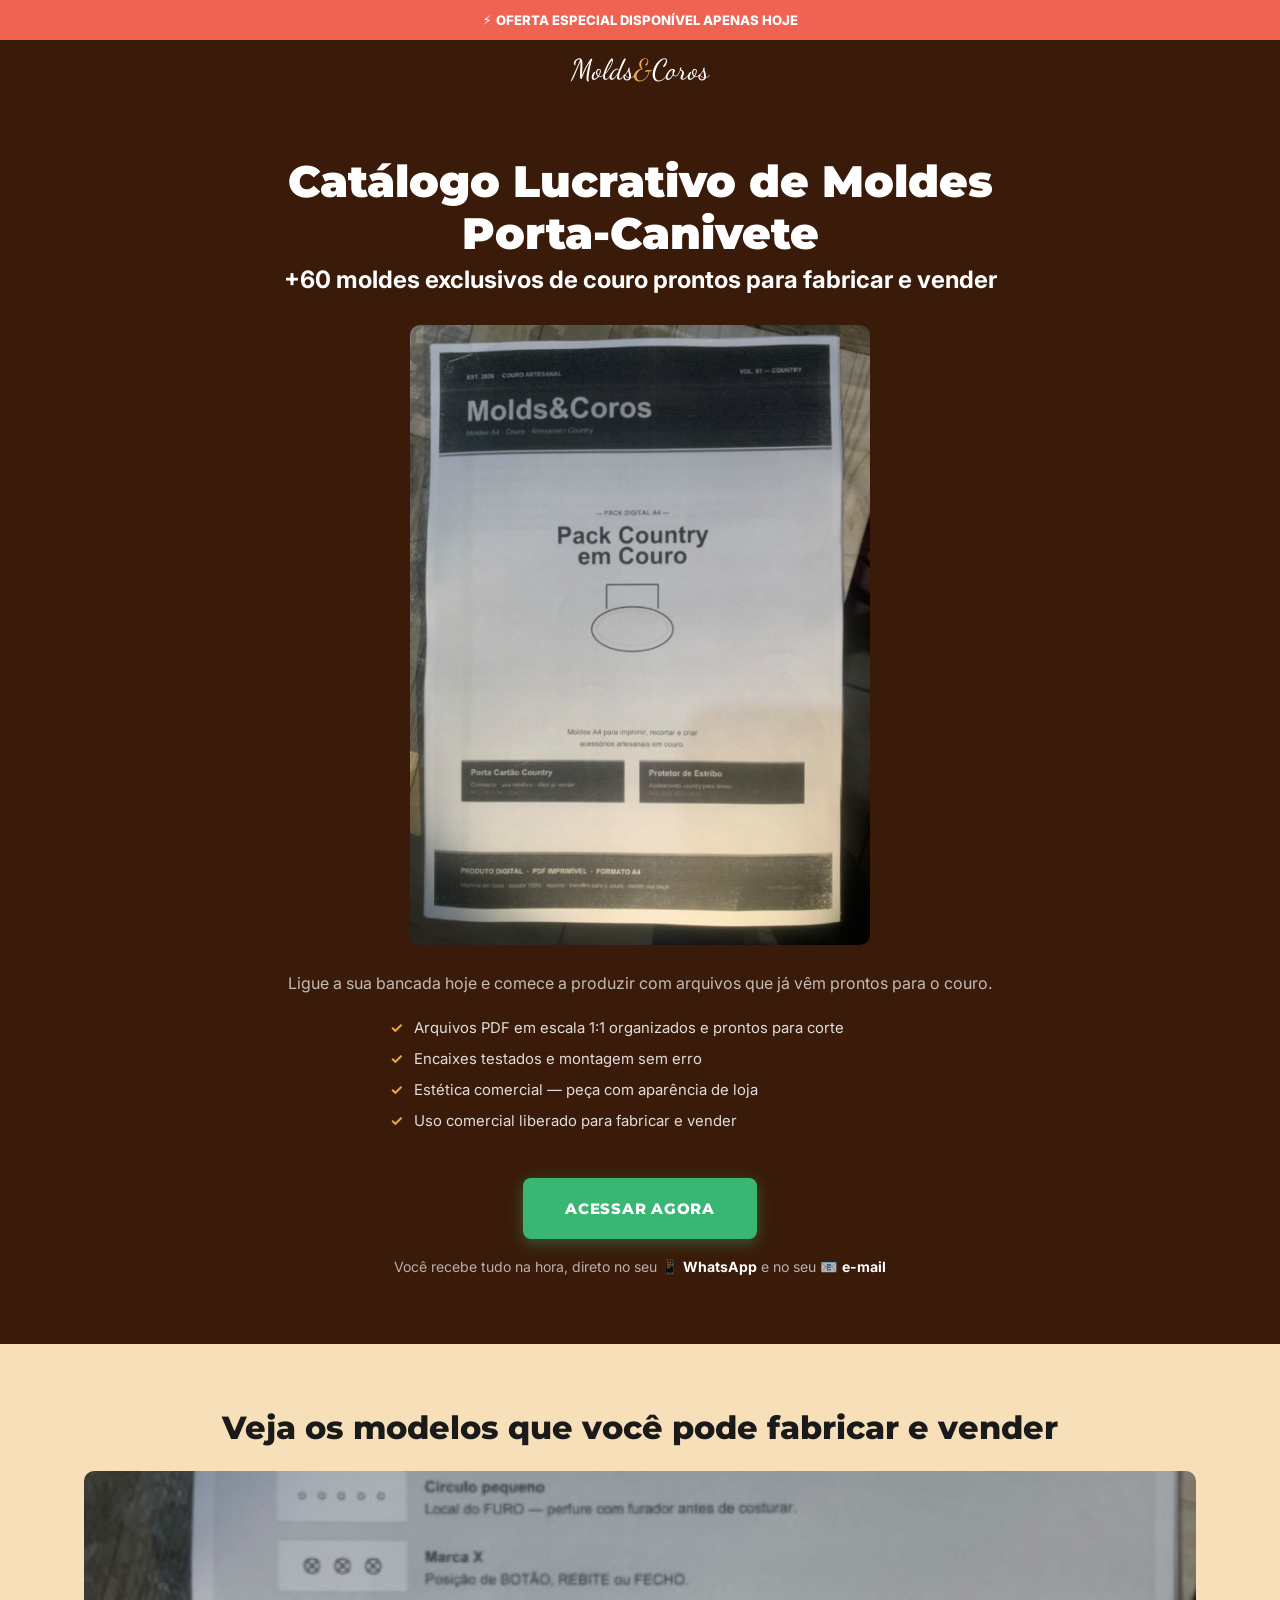
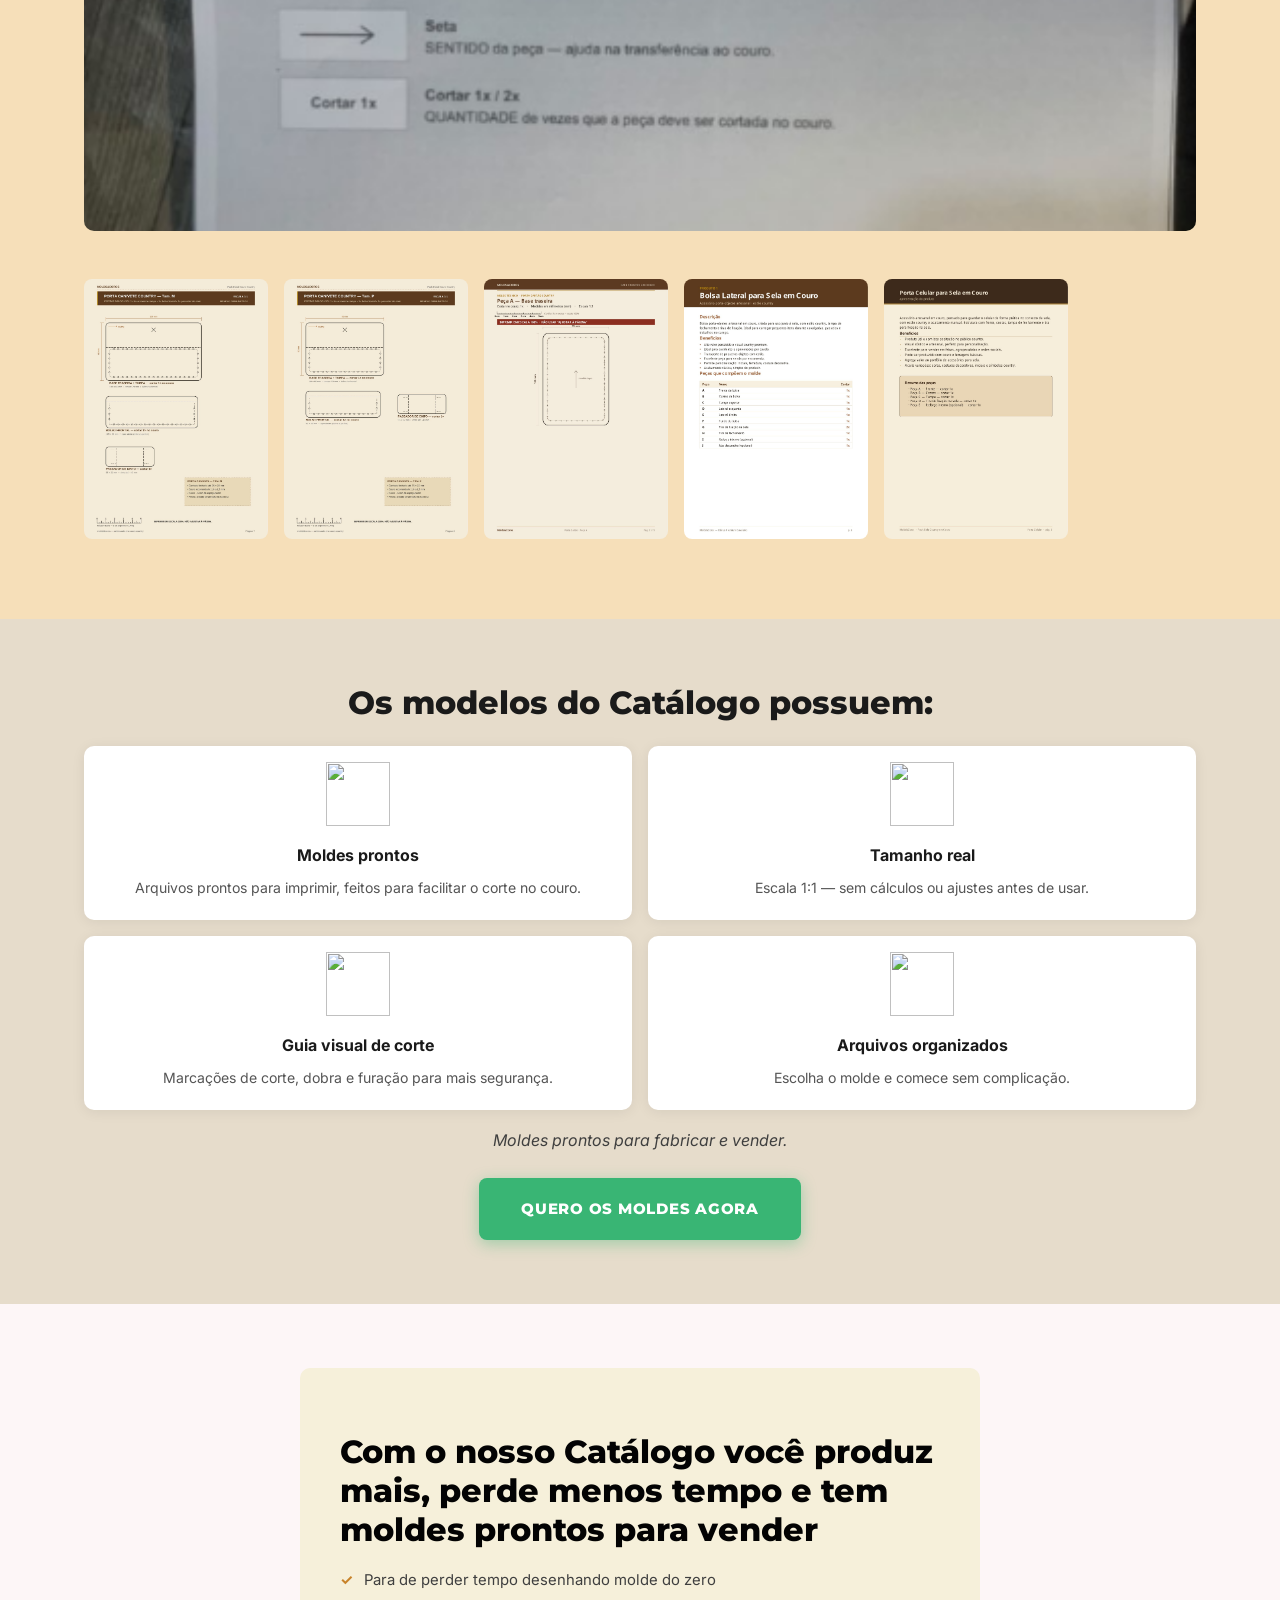
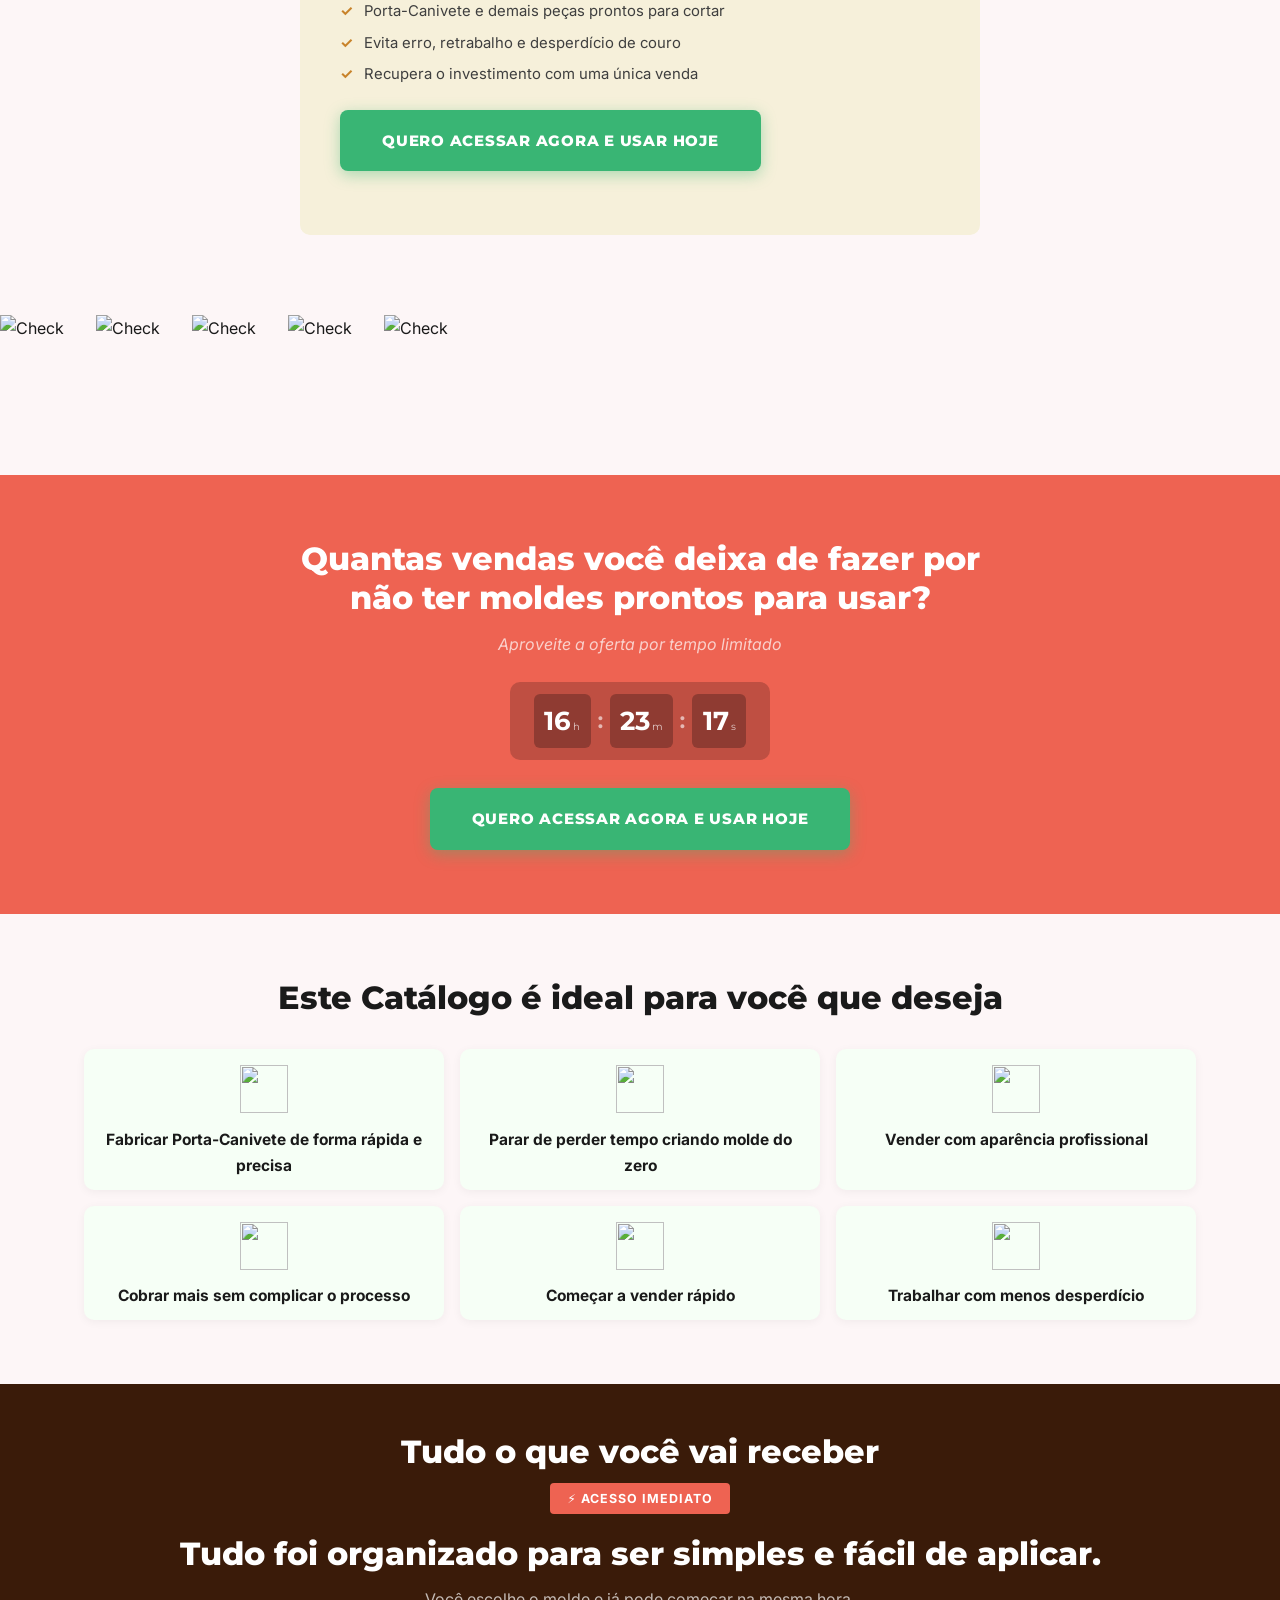
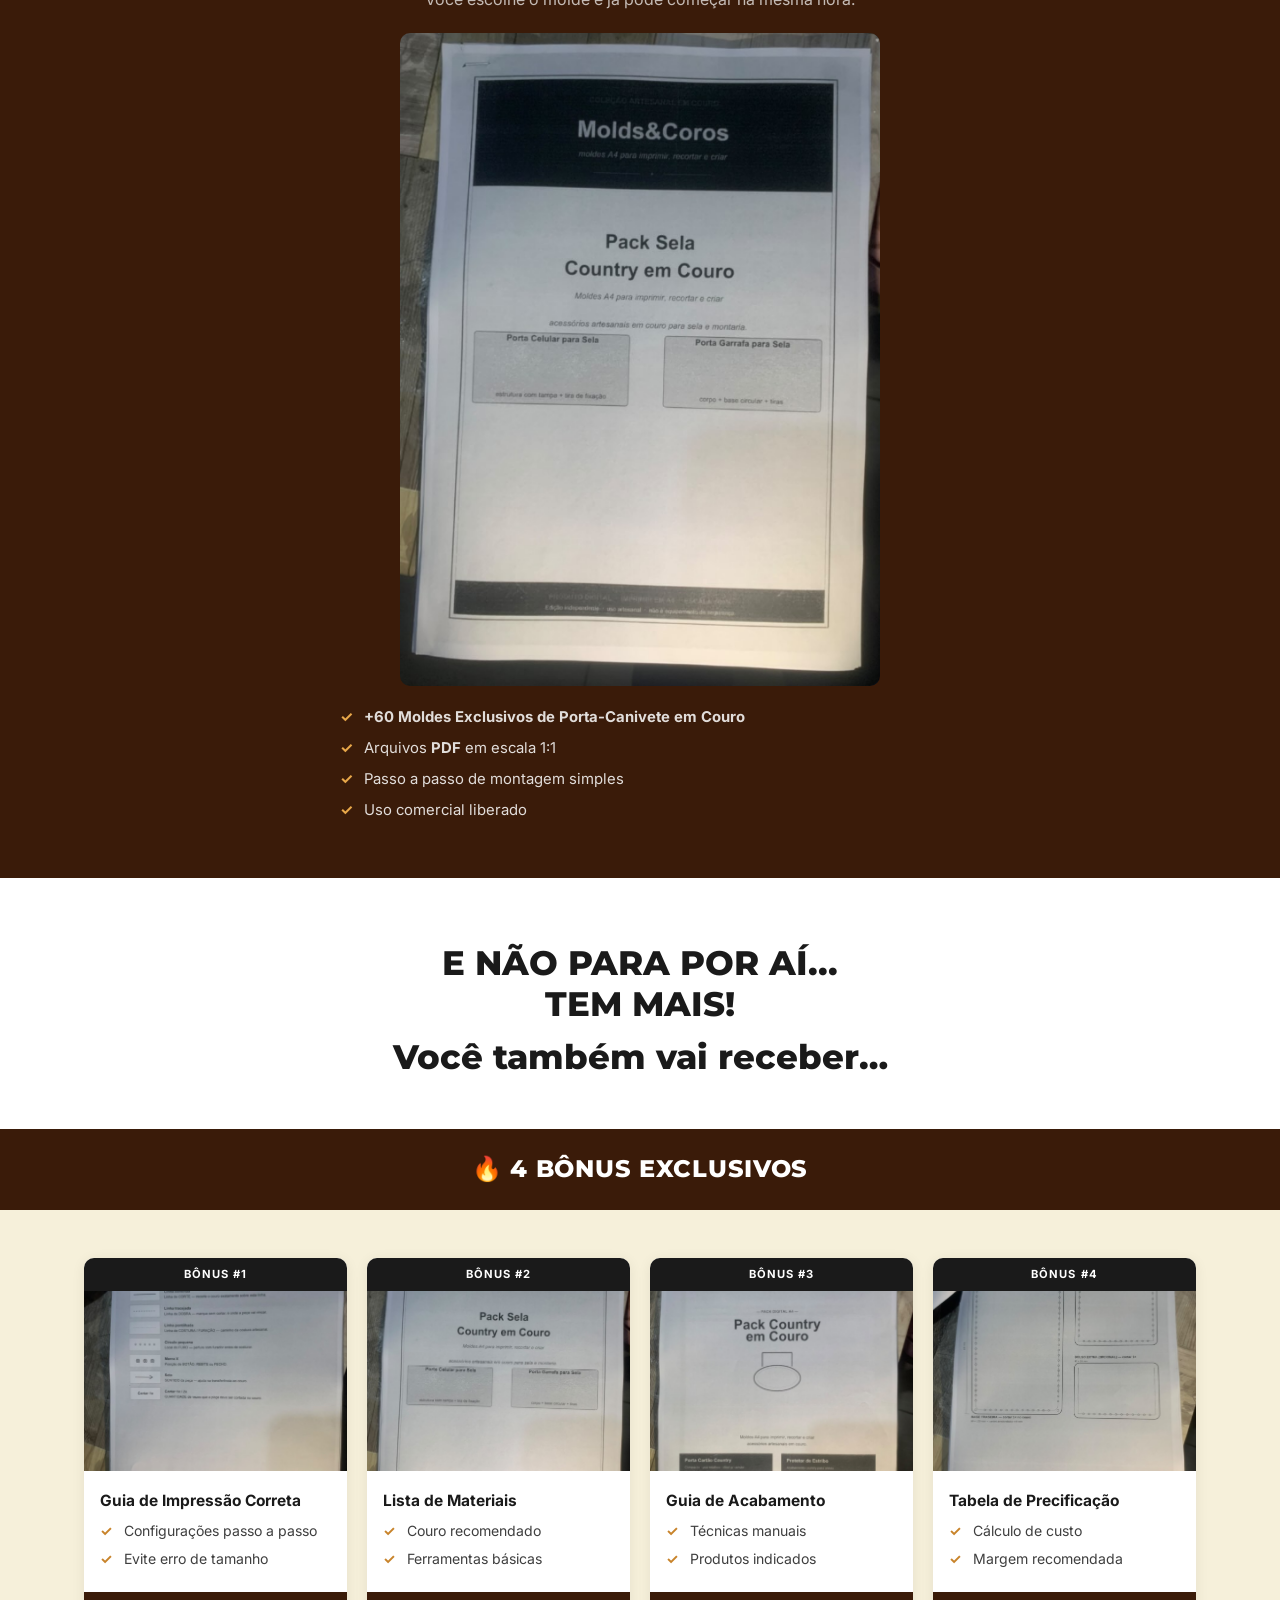
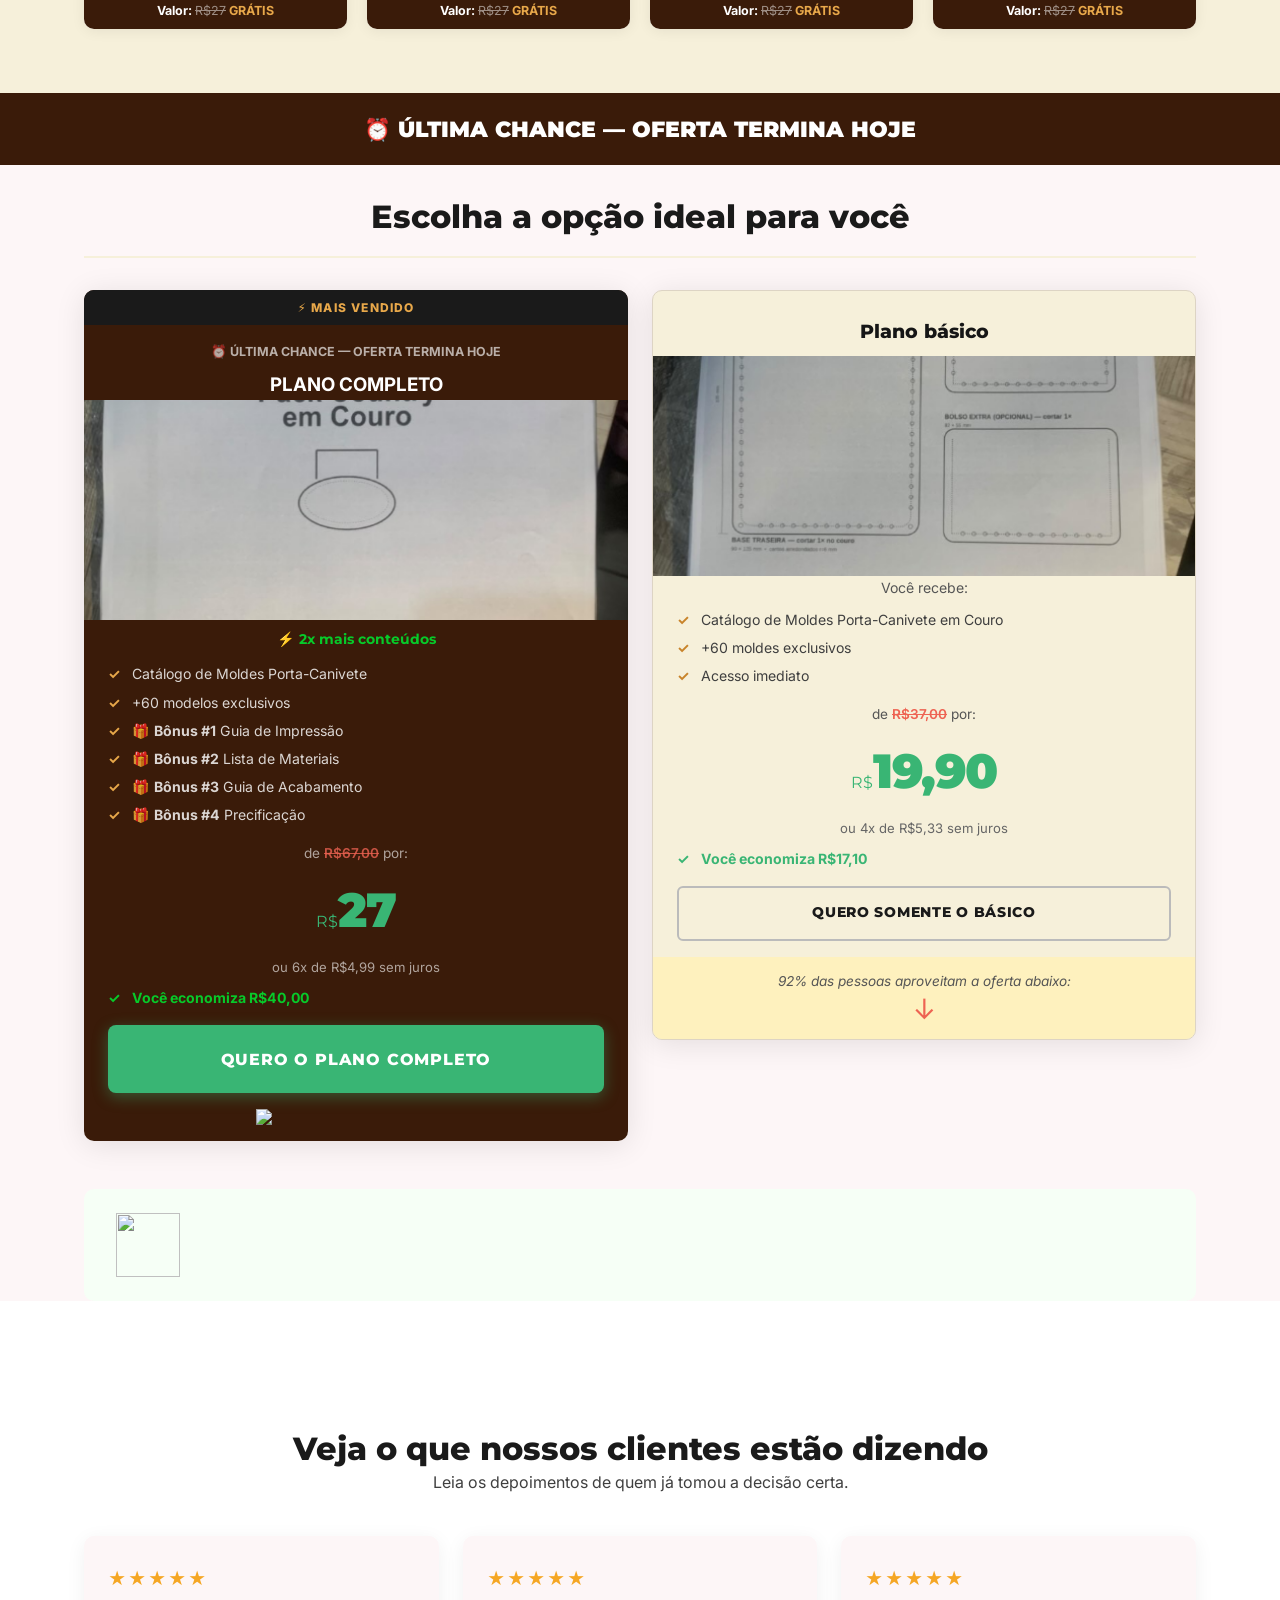
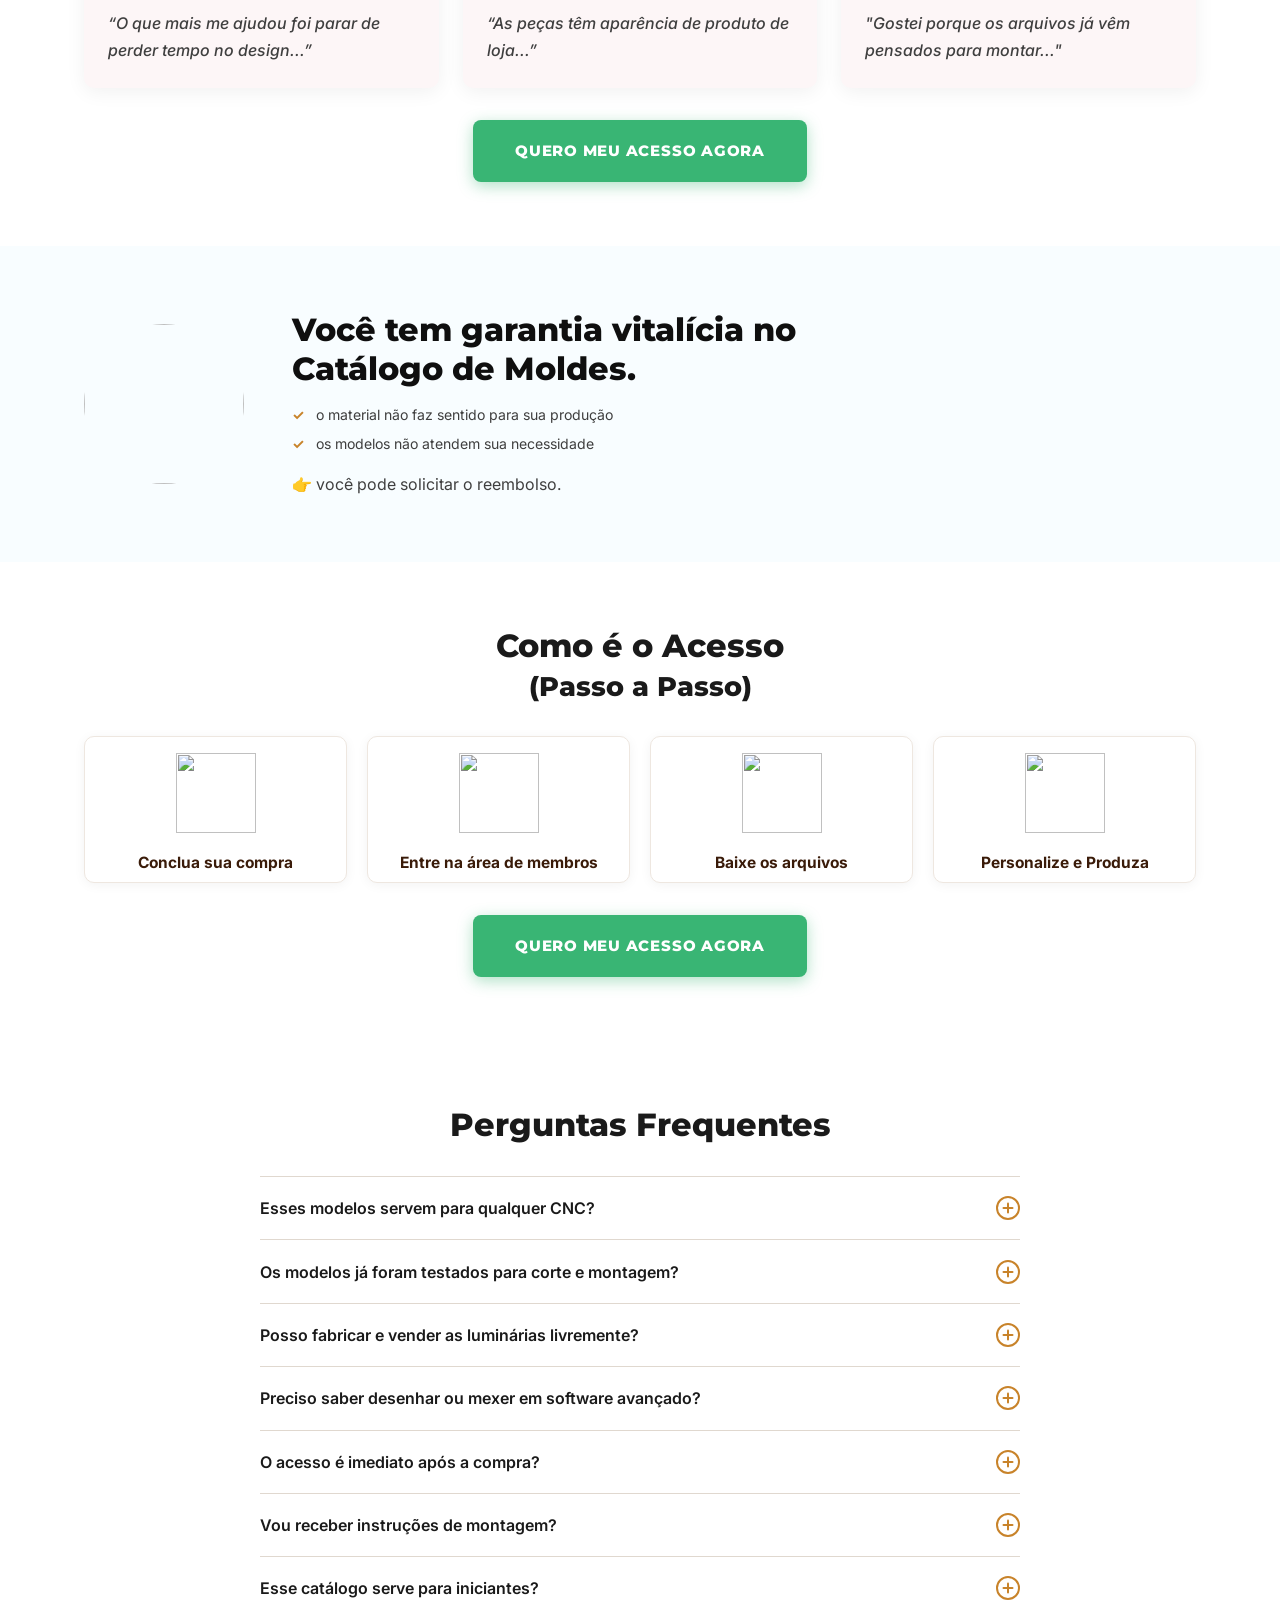
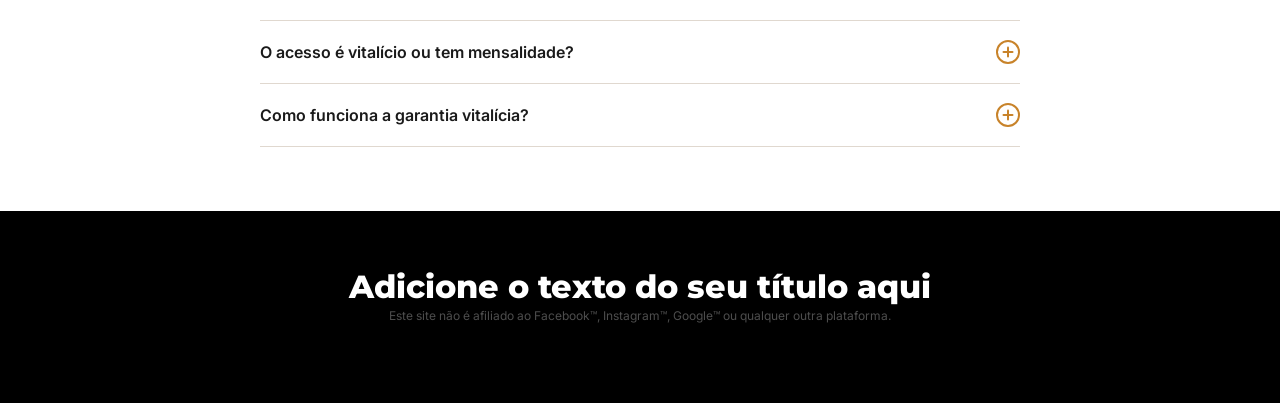
==== commit dd8082ef: "fix: recupera scripts de funil, ajusta imagens dos bônus e adiciona carrossel automático" ====
--- a/index.html
+++ b/index.html
@@ -8,6 +8,27 @@
   <link rel="preconnect" href="https://fonts.gstatic.com" crossorigin />
   <link href="https://fonts.googleapis.com/css2?family=Dancing+Script:wght@700&family=Montserrat:ital,wght@0,700;0,800;0,900;1,700&family=Inter:wght@400;500;600;700&display=swap" rel="stylesheet" />
   <link rel="stylesheet" href="style.css" />
+
+  <script src="https://cdn.utmify.com.br/scripts/utms/latest.js" data-utmify-prevent-xcod-sck data-utmify-prevent-subids async defer></script>
+  <!-- Utmify Pixel -->
+  <script>
+    window.pixelId = "6a36bfa83292ebaf92f0ccef";
+    var a=document.createElement("script");
+    a.setAttribute("src","https://cdn.utmify.com.br/scripts/pixel/pixel.js");
+    document.head.appendChild(a);
+  </script>
+  <!-- Meta Pixel -->
+  <script>
+  !function(f,b,e,v,n,t,s){if(f.fbq)return;n=f.fbq=function(){n.callMethod?
+  n.callMethod.apply(n,arguments):n.queue.push(arguments)};if(!f._fbq)f._fbq=n;
+  n.push=n;n.loaded=!0;n.version='2.0';n.queue=[];t=b.createElement(e);t.async=!0;
+  t.src=v;s=b.getElementsByTagName(e)[0];s.parentNode.insertBefore(t,s)}(window,
+  document,'script','https://connect.facebook.net/en_US/fbevents.js');
+  fbq('init','1202995118619295');fbq('track','PageView');
+  </script>
+  <noscript><img height="1" width="1" style="display:none"
+    src="https://www.facebook.com/tr?id=1202995118619295&ev=PageView&noscript=1"
+  /></noscript>
 </head>
 <body>
 
@@ -182,7 +203,7 @@
     <div class="bonus-cards-grid">
       <div class="bonus-card">
         <div class="bonus-card__num">BÔNUS #1</div>
-        <img src="img/bonus_impressao.jpg" loading="lazy" class="bonus-card__img" />
+        <img src="img22/2026-06-22_21-32.png" loading="lazy" class="bonus-card__img" />
         <div class="bonus-card__body">
           <p class="bonus-card__title">Guia de Impressão Correta</p>
           <ul class="icon-list icon-list--sm">
@@ -194,7 +215,7 @@
       </div>
       <div class="bonus-card">
         <div class="bonus-card__num">BÔNUS #2</div>
-        <img src="img/bonus_lista_materiais.jpg" loading="lazy" class="bonus-card__img" />
+        <img src="img22/2026-06-22_21-32_1.png" loading="lazy" class="bonus-card__img" />
         <div class="bonus-card__body">
           <p class="bonus-card__title">Lista de Materiais</p>
           <ul class="icon-list icon-list--sm">
@@ -206,7 +227,7 @@
       </div>
       <div class="bonus-card">
         <div class="bonus-card__num">BÔNUS #3</div>
-        <img src="img/bonus_capa.jpg" loading="lazy" class="bonus-card__img" />
+        <img src="img22/2026-06-22_21-33.png" loading="lazy" class="bonus-card__img" />
         <div class="bonus-card__body">
           <p class="bonus-card__title">Guia de Acabamento</p>
           <ul class="icon-list icon-list--sm">
@@ -218,7 +239,7 @@
       </div>
       <div class="bonus-card">
         <div class="bonus-card__num">BÔNUS #4</div>
-        <img src="img/kit_bonus_capa.jpg" loading="lazy" class="bonus-card__img" />
+        <img src="img22/2026-06-22_21-33_1.png" loading="lazy" class="bonus-card__img" />
         <div class="bonus-card__body">
           <p class="bonus-card__title">Tabela de Precificação</p>
           <ul class="icon-list icon-list--sm">
--- a/style.css
+++ b/style.css
@@ -832,4 +832,4 @@
   filter: brightness(1.1);
 }
 .models-carousel { display: flex; gap: 1rem; overflow-x: auto; scroll-snap-type: x mandatory; padding: 1rem 0; }
-.models-carousel img { width: 220px; height: 200px; object-fit: cover; flex-shrink: 0; scroll-snap-align: start; border-radius: 10px; }
+.models-carousel img { height: 260px; width: auto; max-width: 90vw; object-fit: contain; flex-shrink: 0; scroll-snap-align: center; border-radius: 8px; }
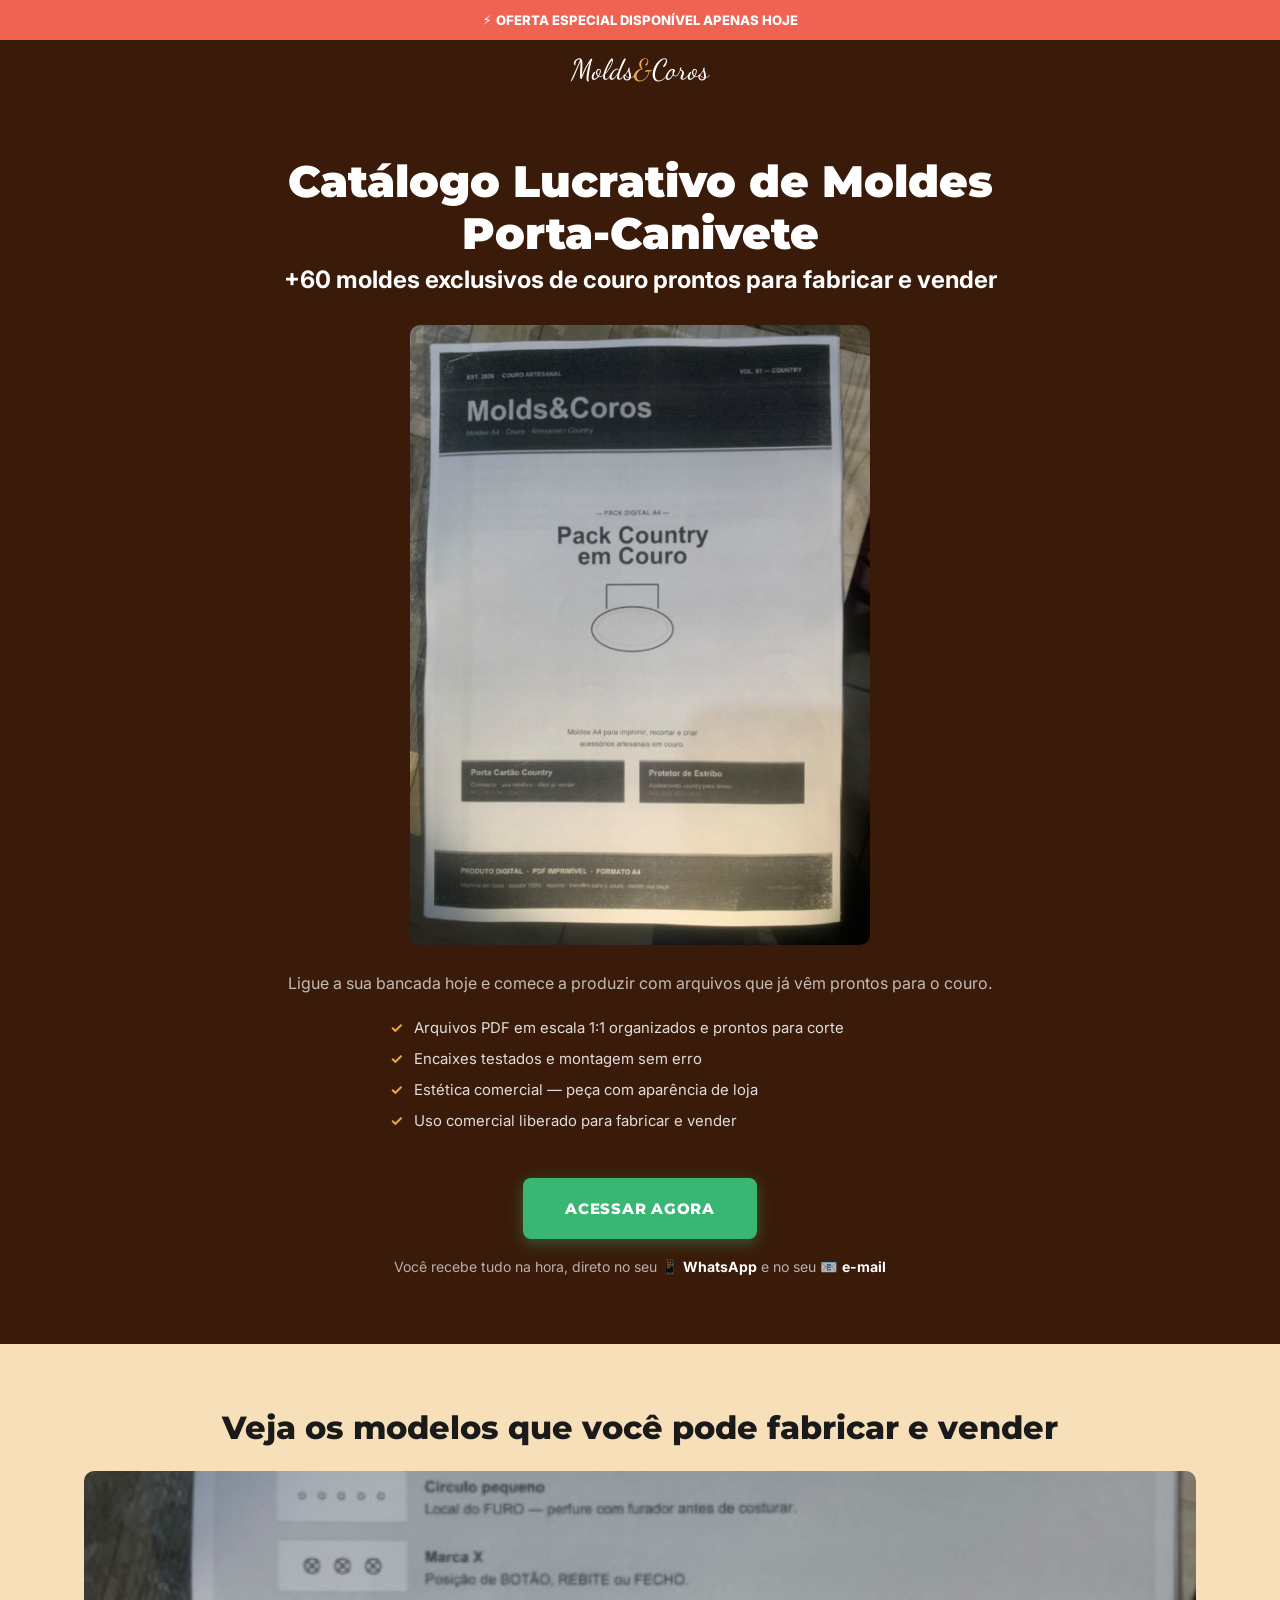
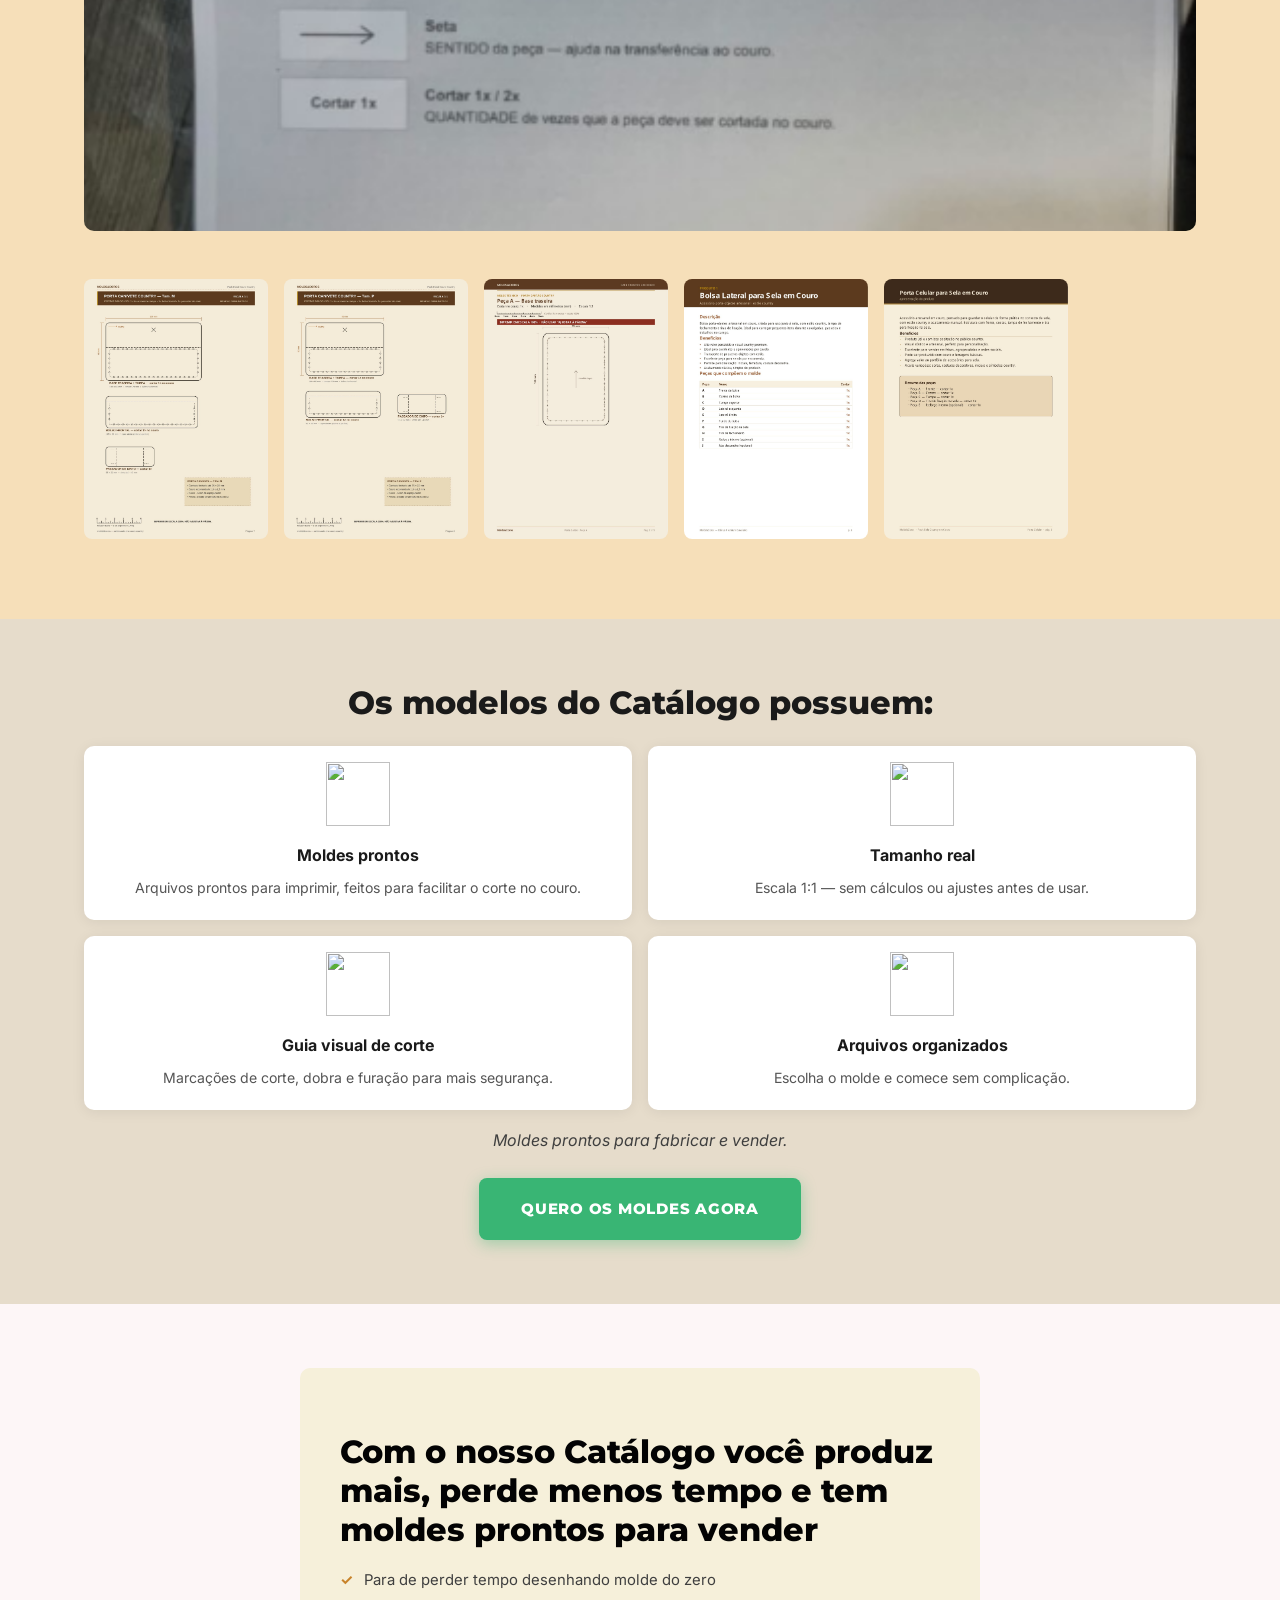
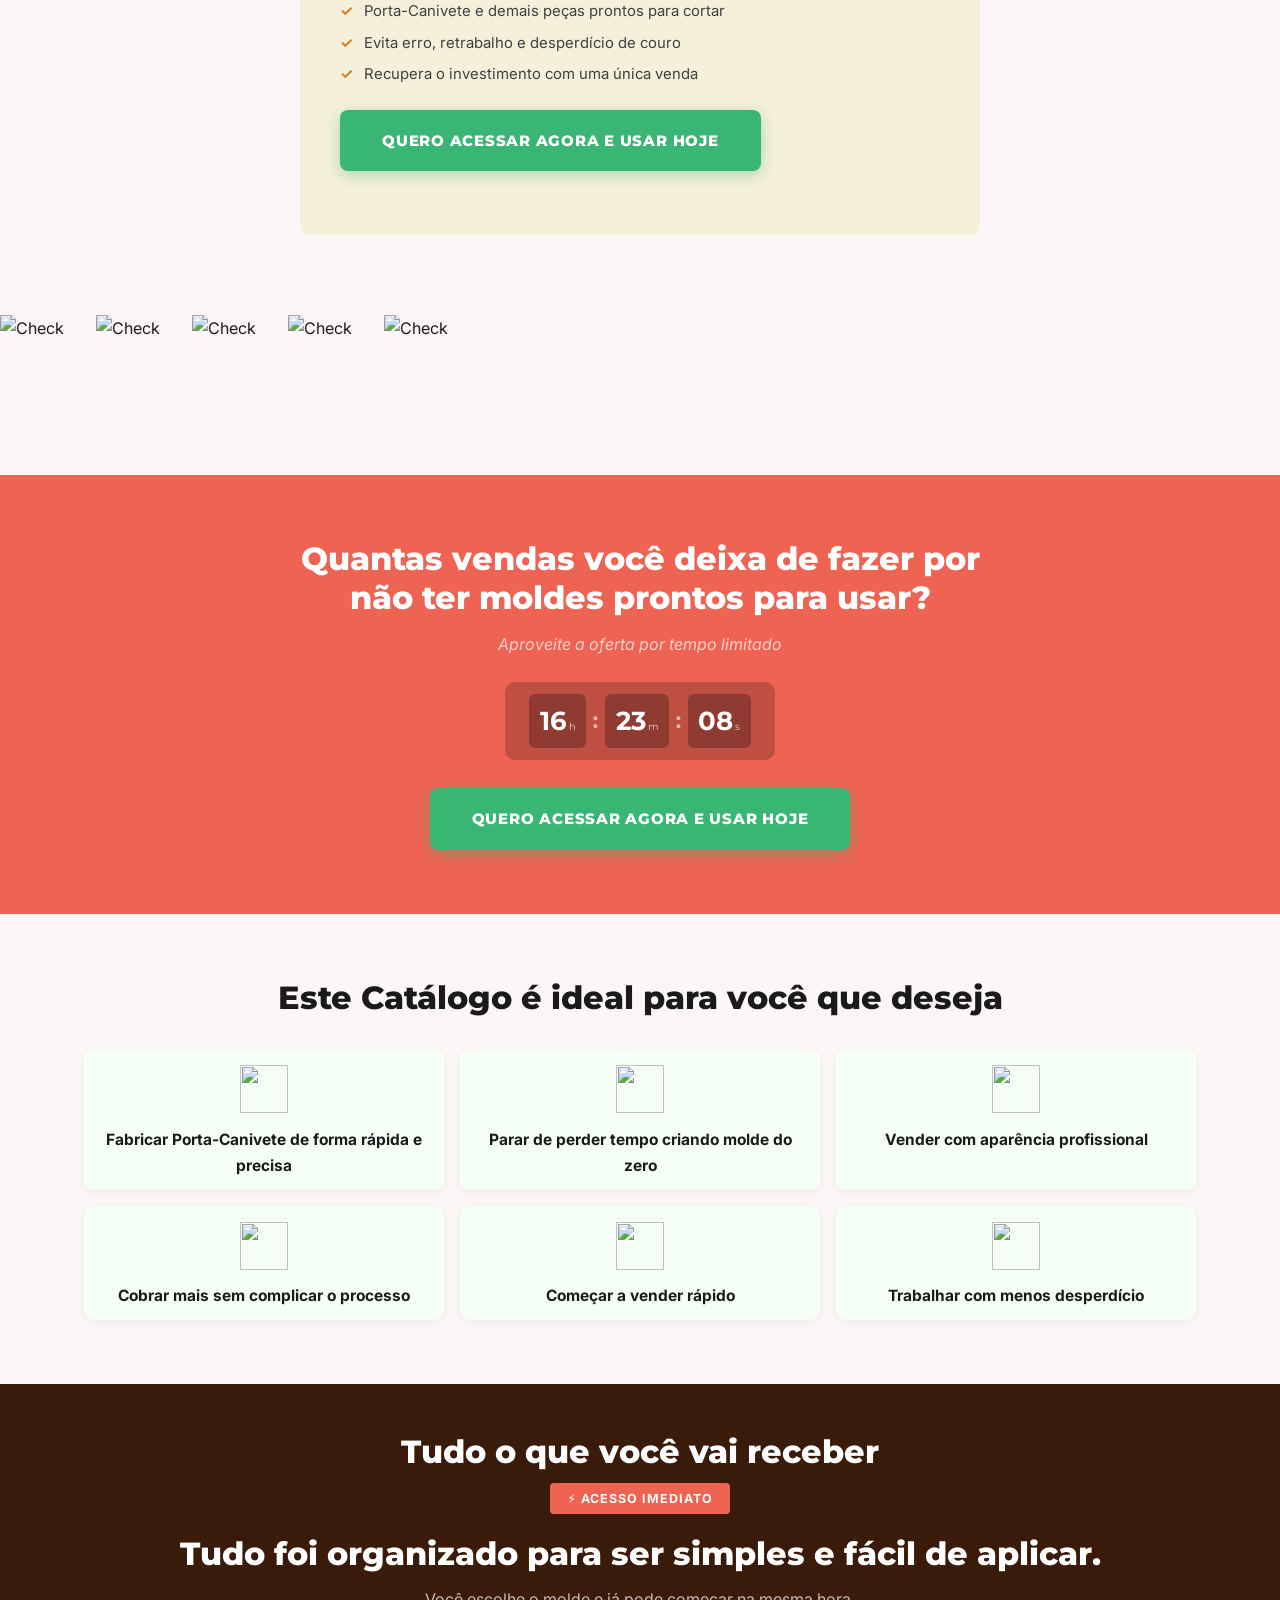
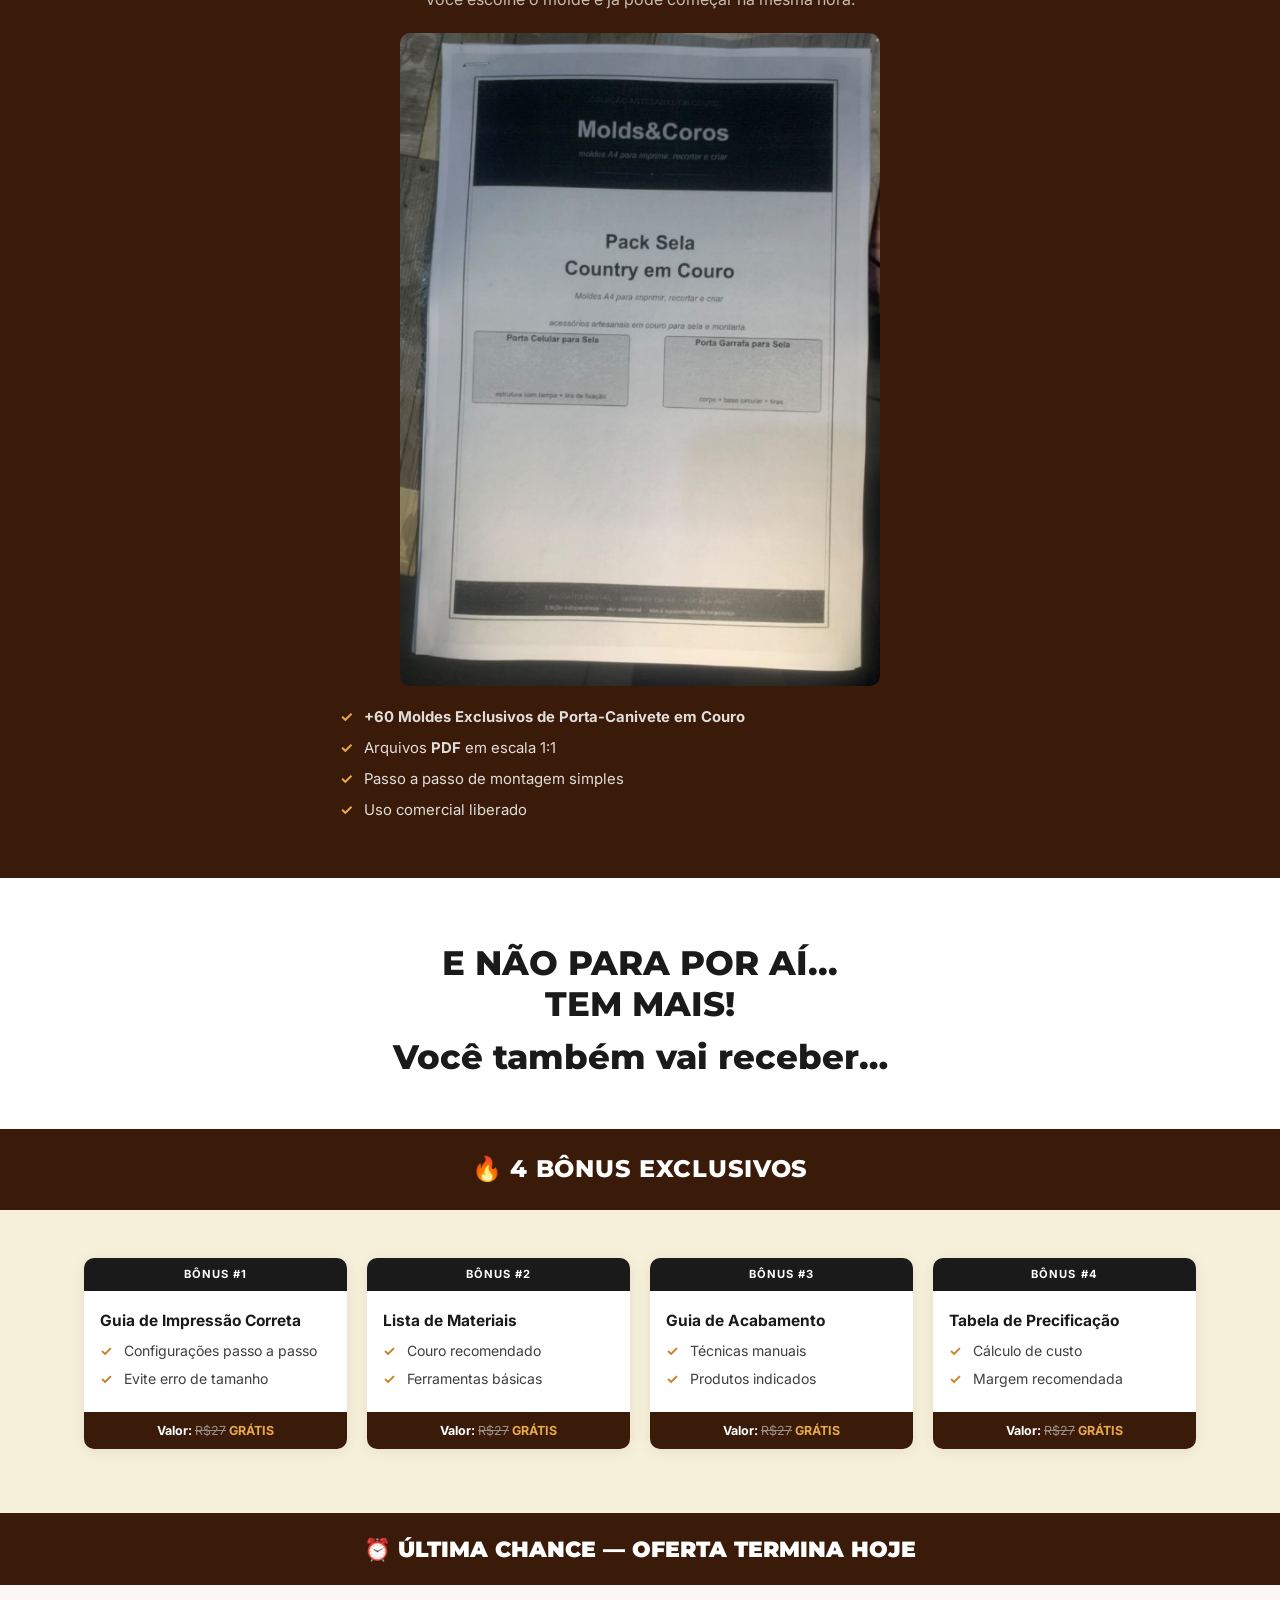
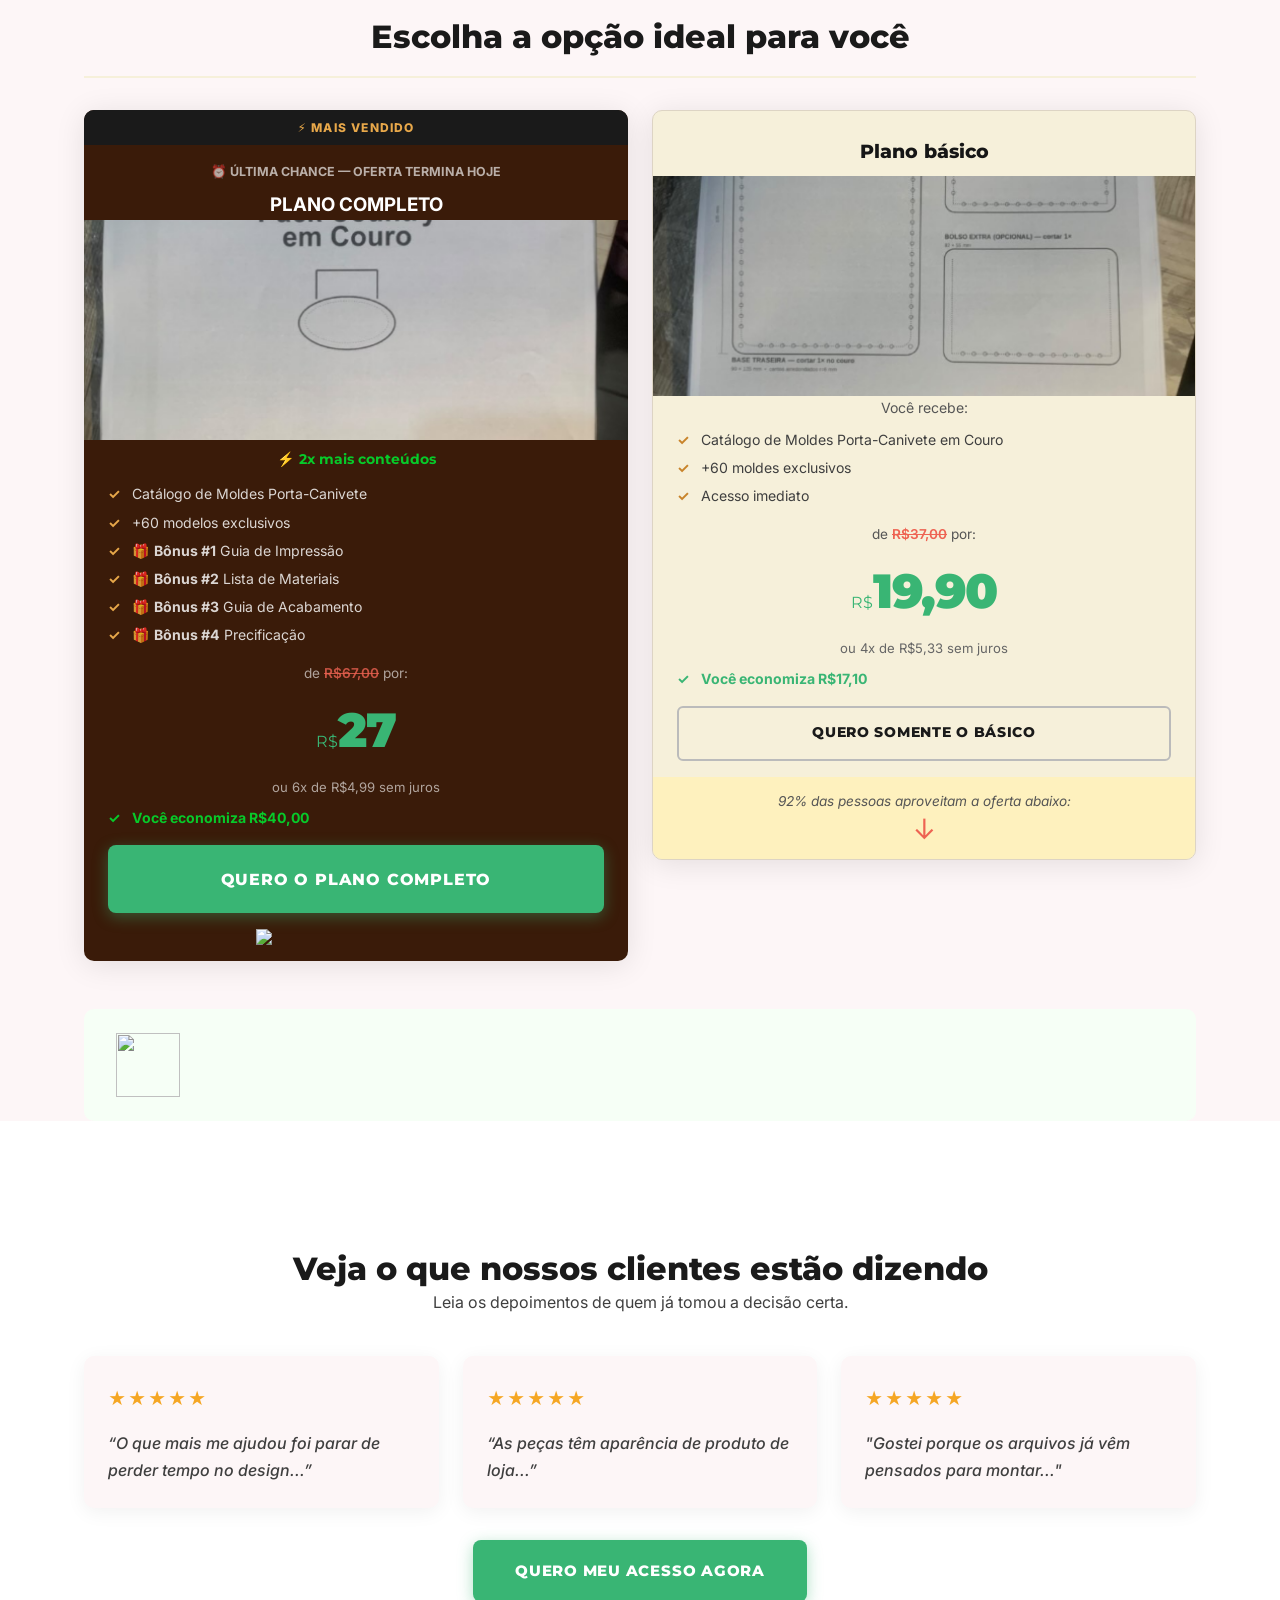
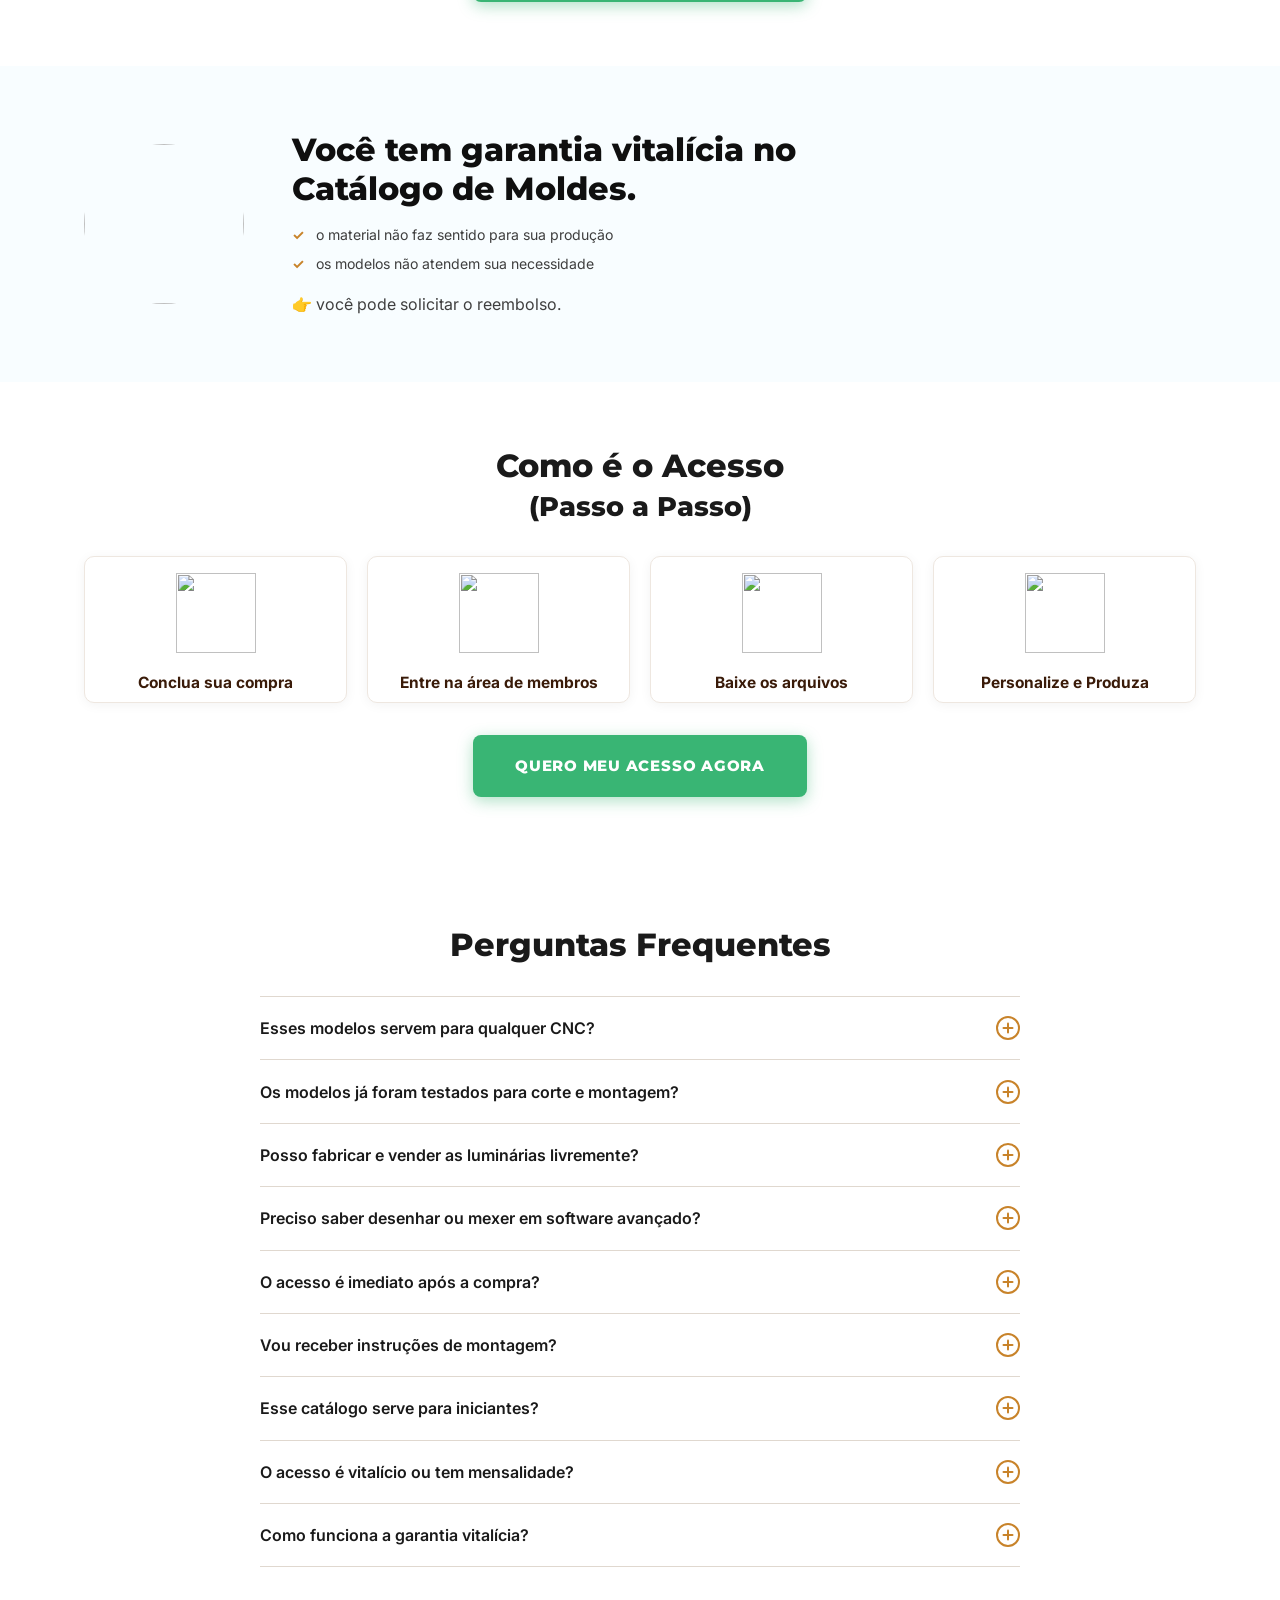
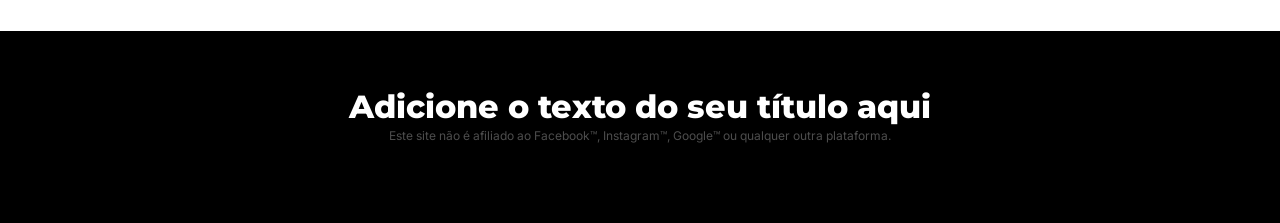
==== commit d08f3cdf: "fix: remove imagens da seção de bônus conforme solicitado" ====
--- a/index.html
+++ b/index.html
@@ -203,7 +203,6 @@
     <div class="bonus-cards-grid">
       <div class="bonus-card">
         <div class="bonus-card__num">BÔNUS #1</div>
-        <img src="img22/2026-06-22_21-32.png" loading="lazy" class="bonus-card__img" />
         <div class="bonus-card__body">
           <p class="bonus-card__title">Guia de Impressão Correta</p>
           <ul class="icon-list icon-list--sm">
@@ -215,7 +214,6 @@
       </div>
       <div class="bonus-card">
         <div class="bonus-card__num">BÔNUS #2</div>
-        <img src="img22/2026-06-22_21-32_1.png" loading="lazy" class="bonus-card__img" />
         <div class="bonus-card__body">
           <p class="bonus-card__title">Lista de Materiais</p>
           <ul class="icon-list icon-list--sm">
@@ -227,7 +225,6 @@
       </div>
       <div class="bonus-card">
         <div class="bonus-card__num">BÔNUS #3</div>
-        <img src="img22/2026-06-22_21-33.png" loading="lazy" class="bonus-card__img" />
         <div class="bonus-card__body">
           <p class="bonus-card__title">Guia de Acabamento</p>
           <ul class="icon-list icon-list--sm">
@@ -239,7 +236,6 @@
       </div>
       <div class="bonus-card">
         <div class="bonus-card__num">BÔNUS #4</div>
-        <img src="img22/2026-06-22_21-33_1.png" loading="lazy" class="bonus-card__img" />
         <div class="bonus-card__body">
           <p class="bonus-card__title">Tabela de Precificação</p>
           <ul class="icon-list icon-list--sm">
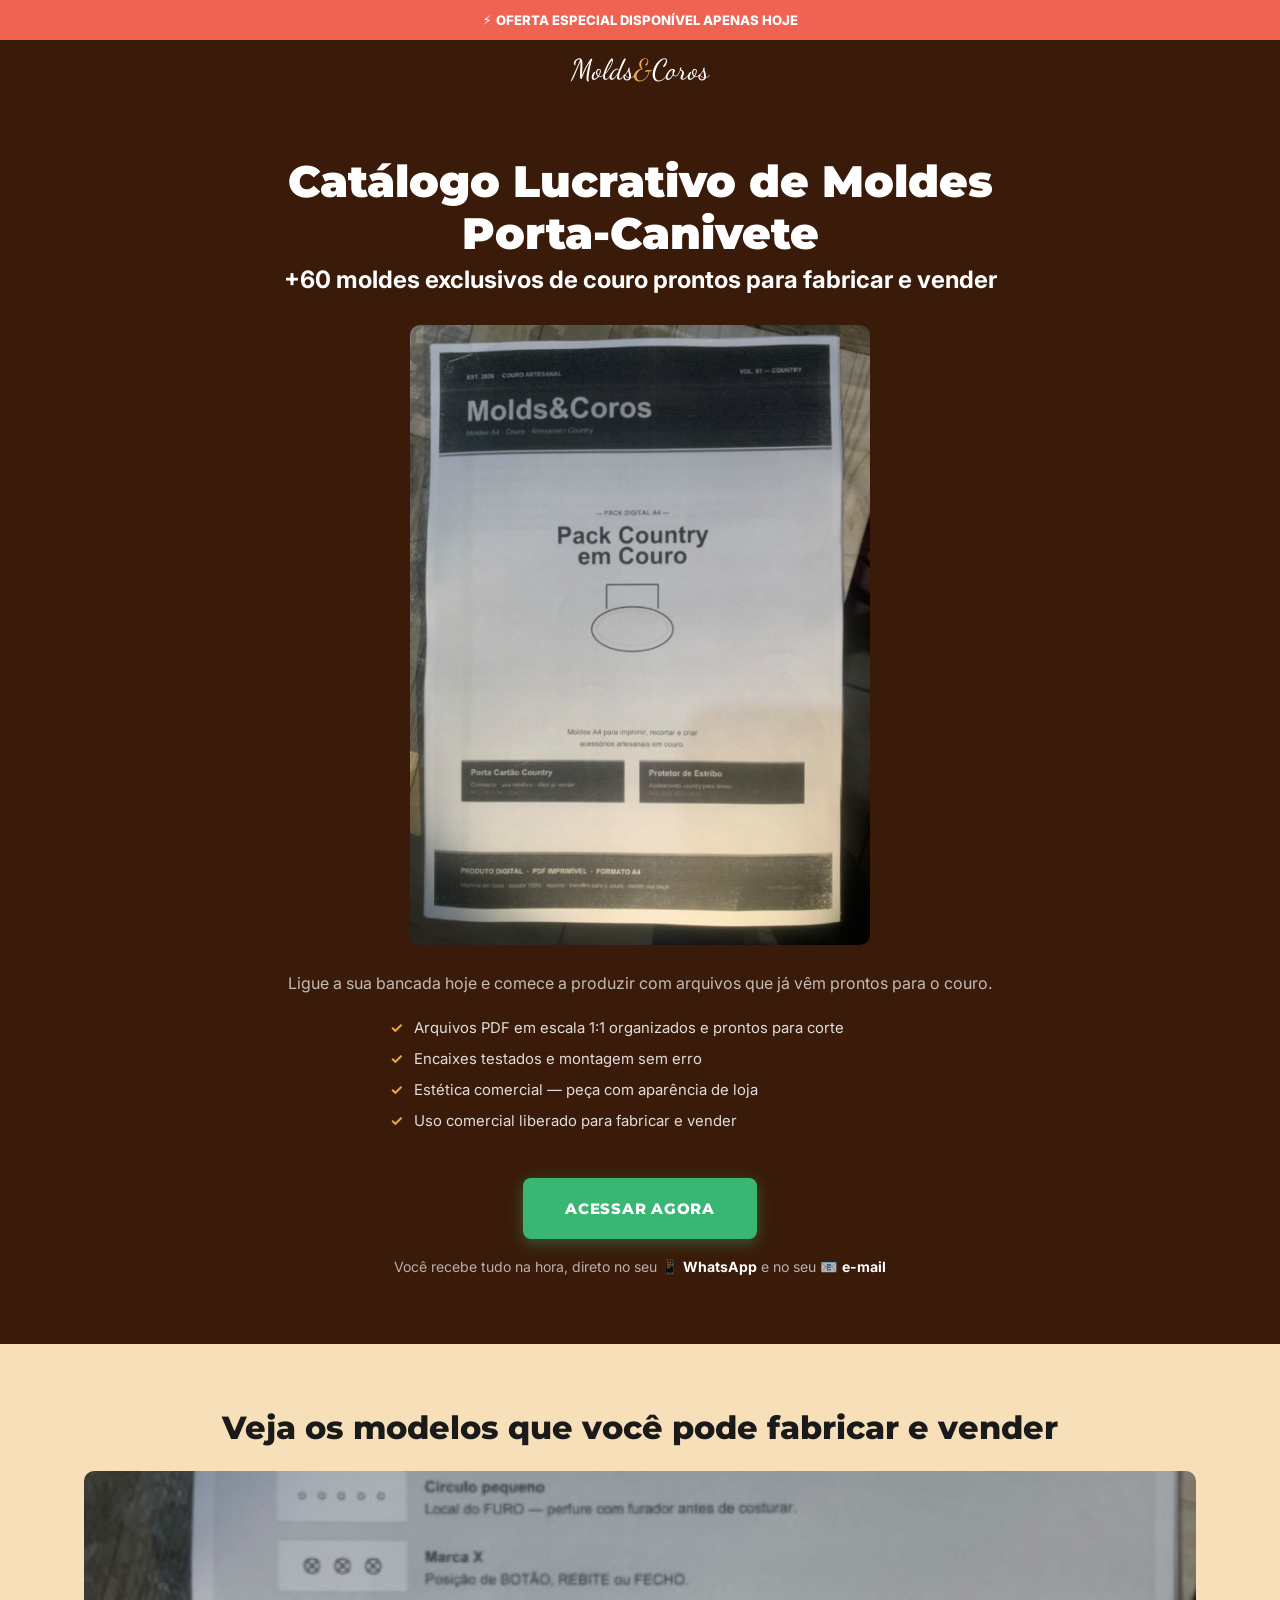
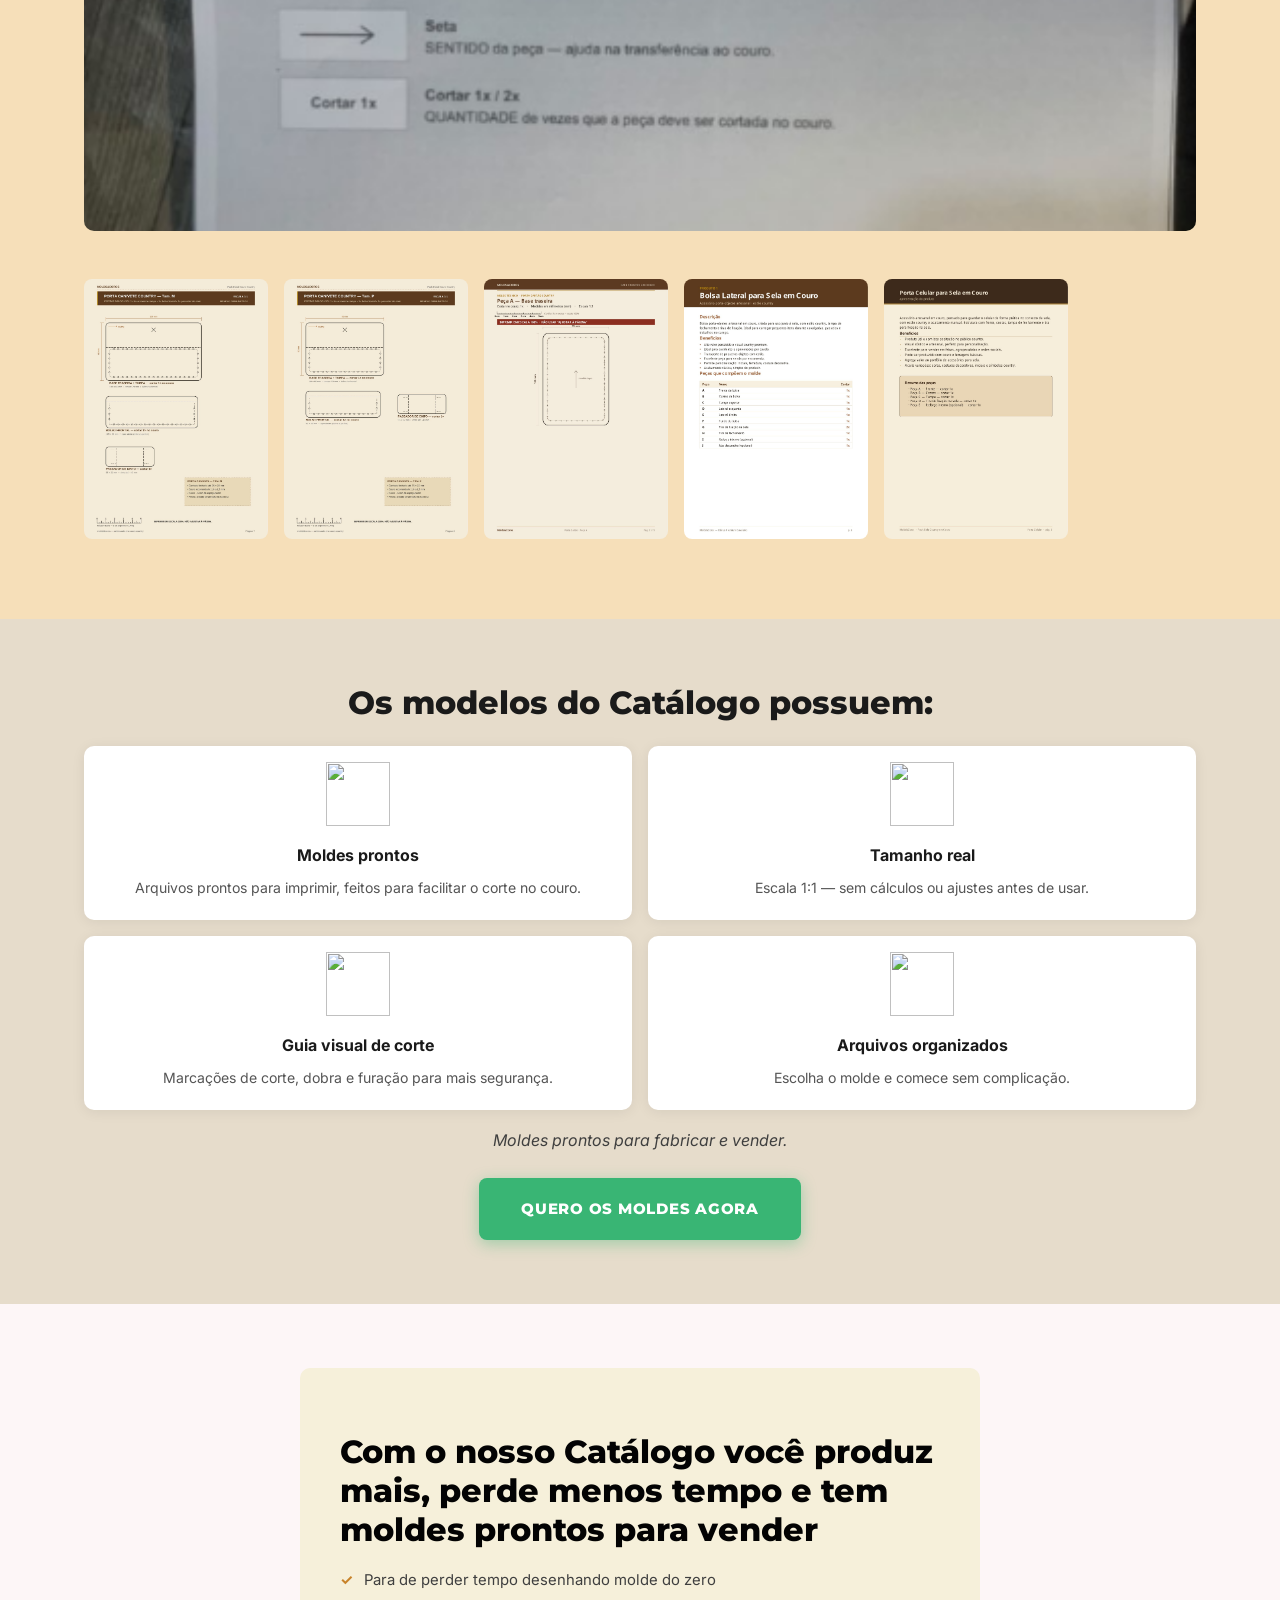
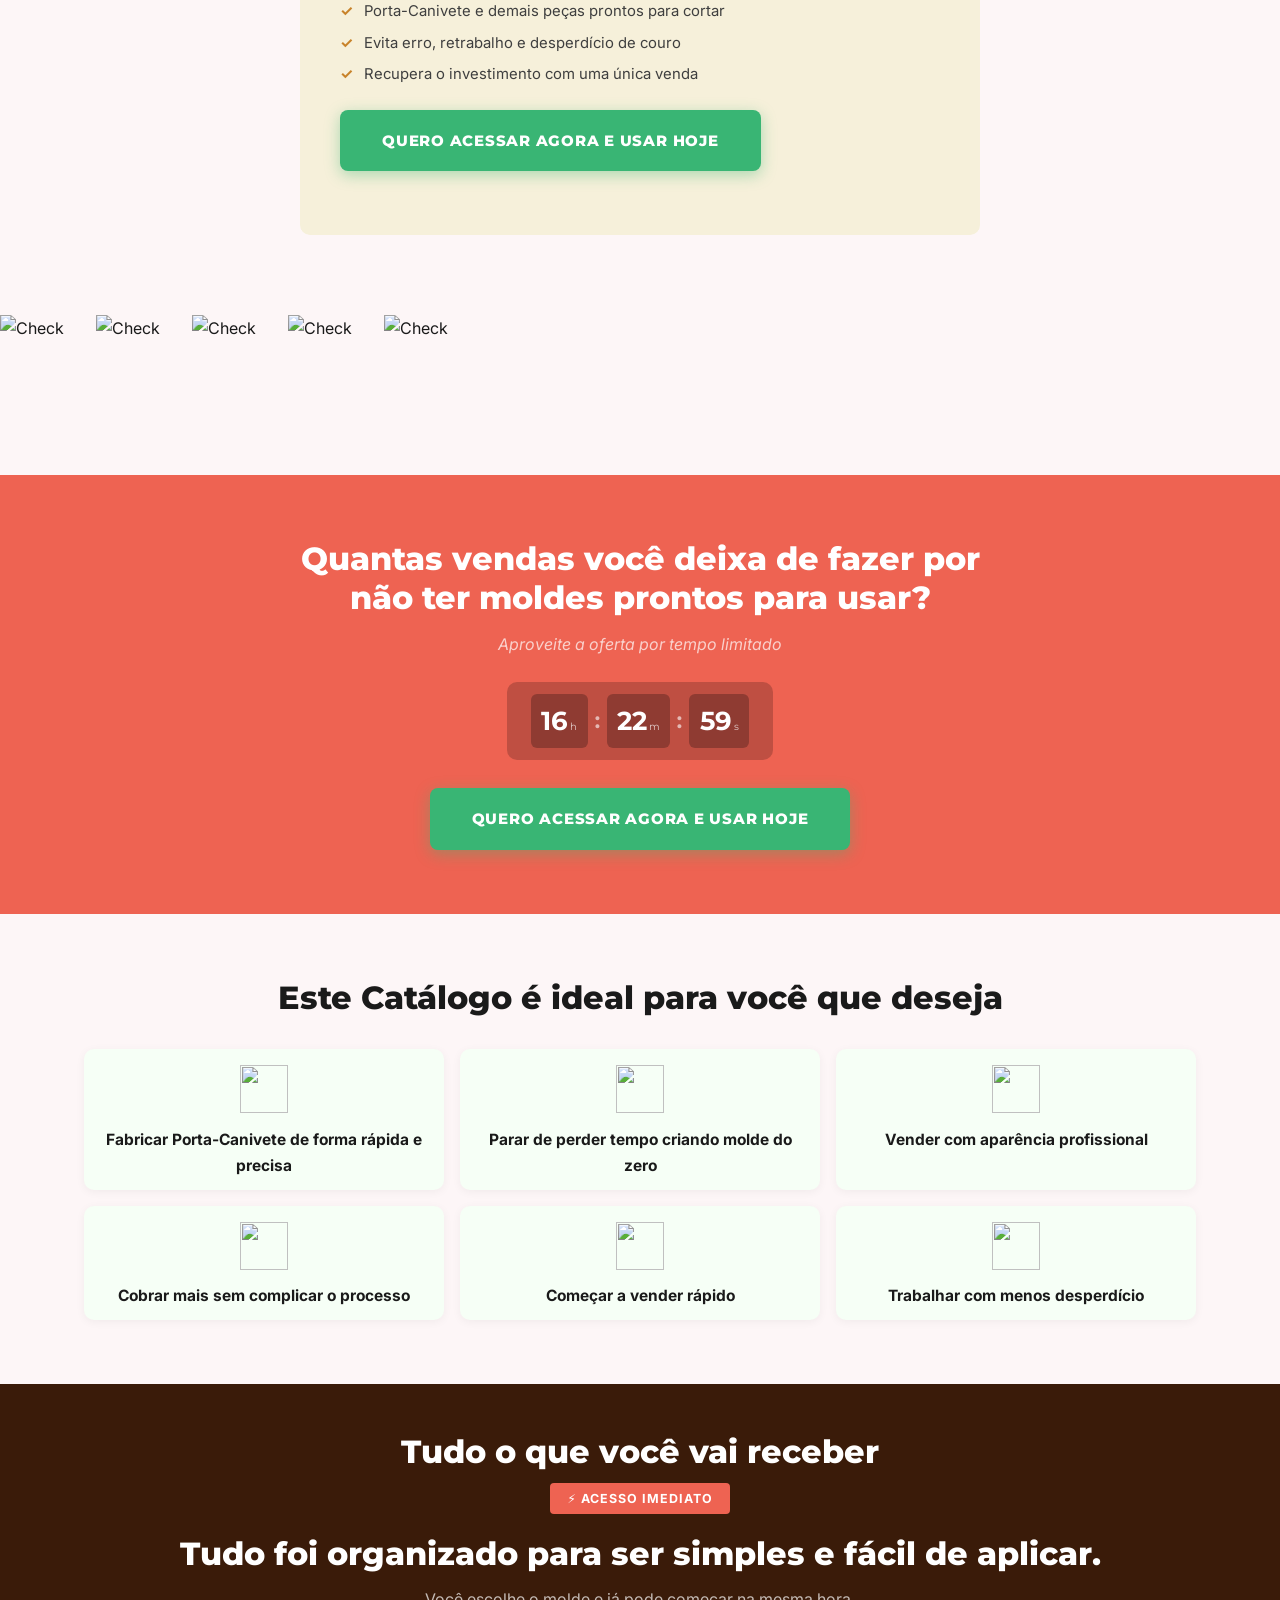
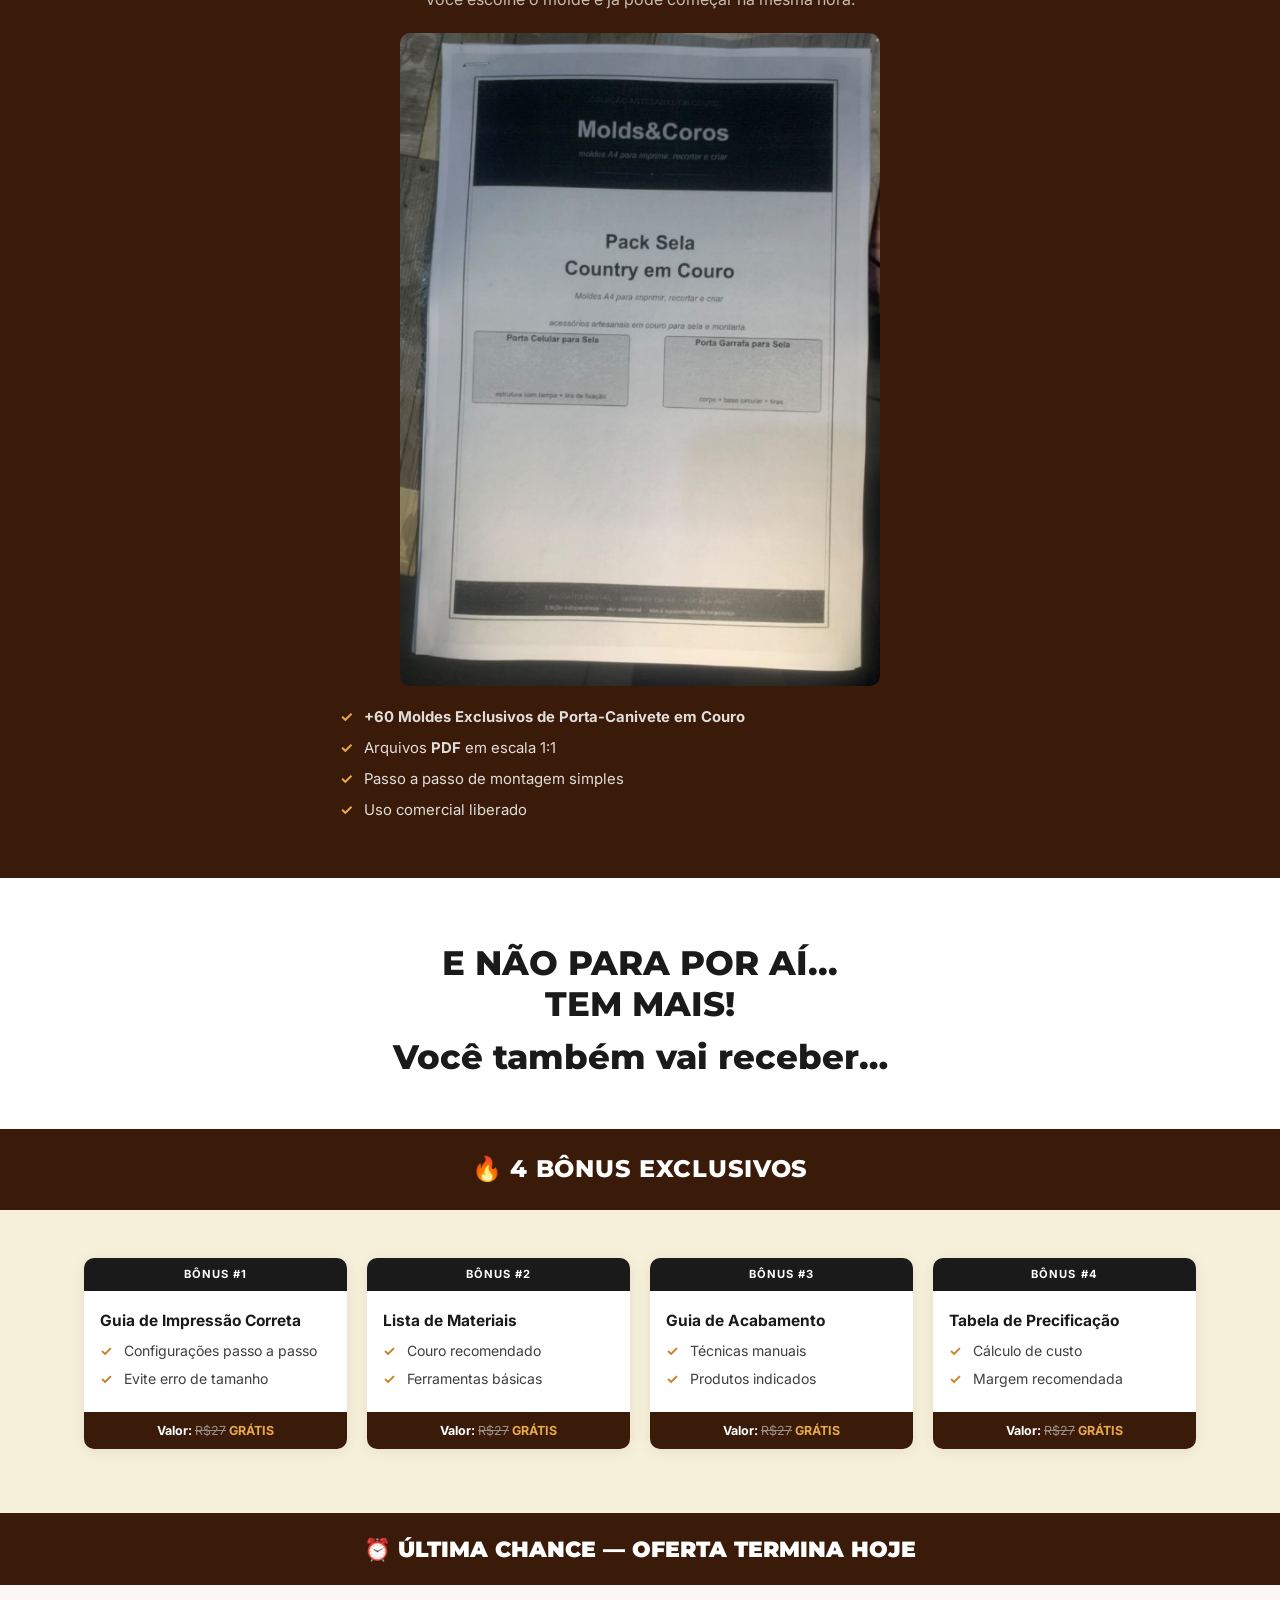
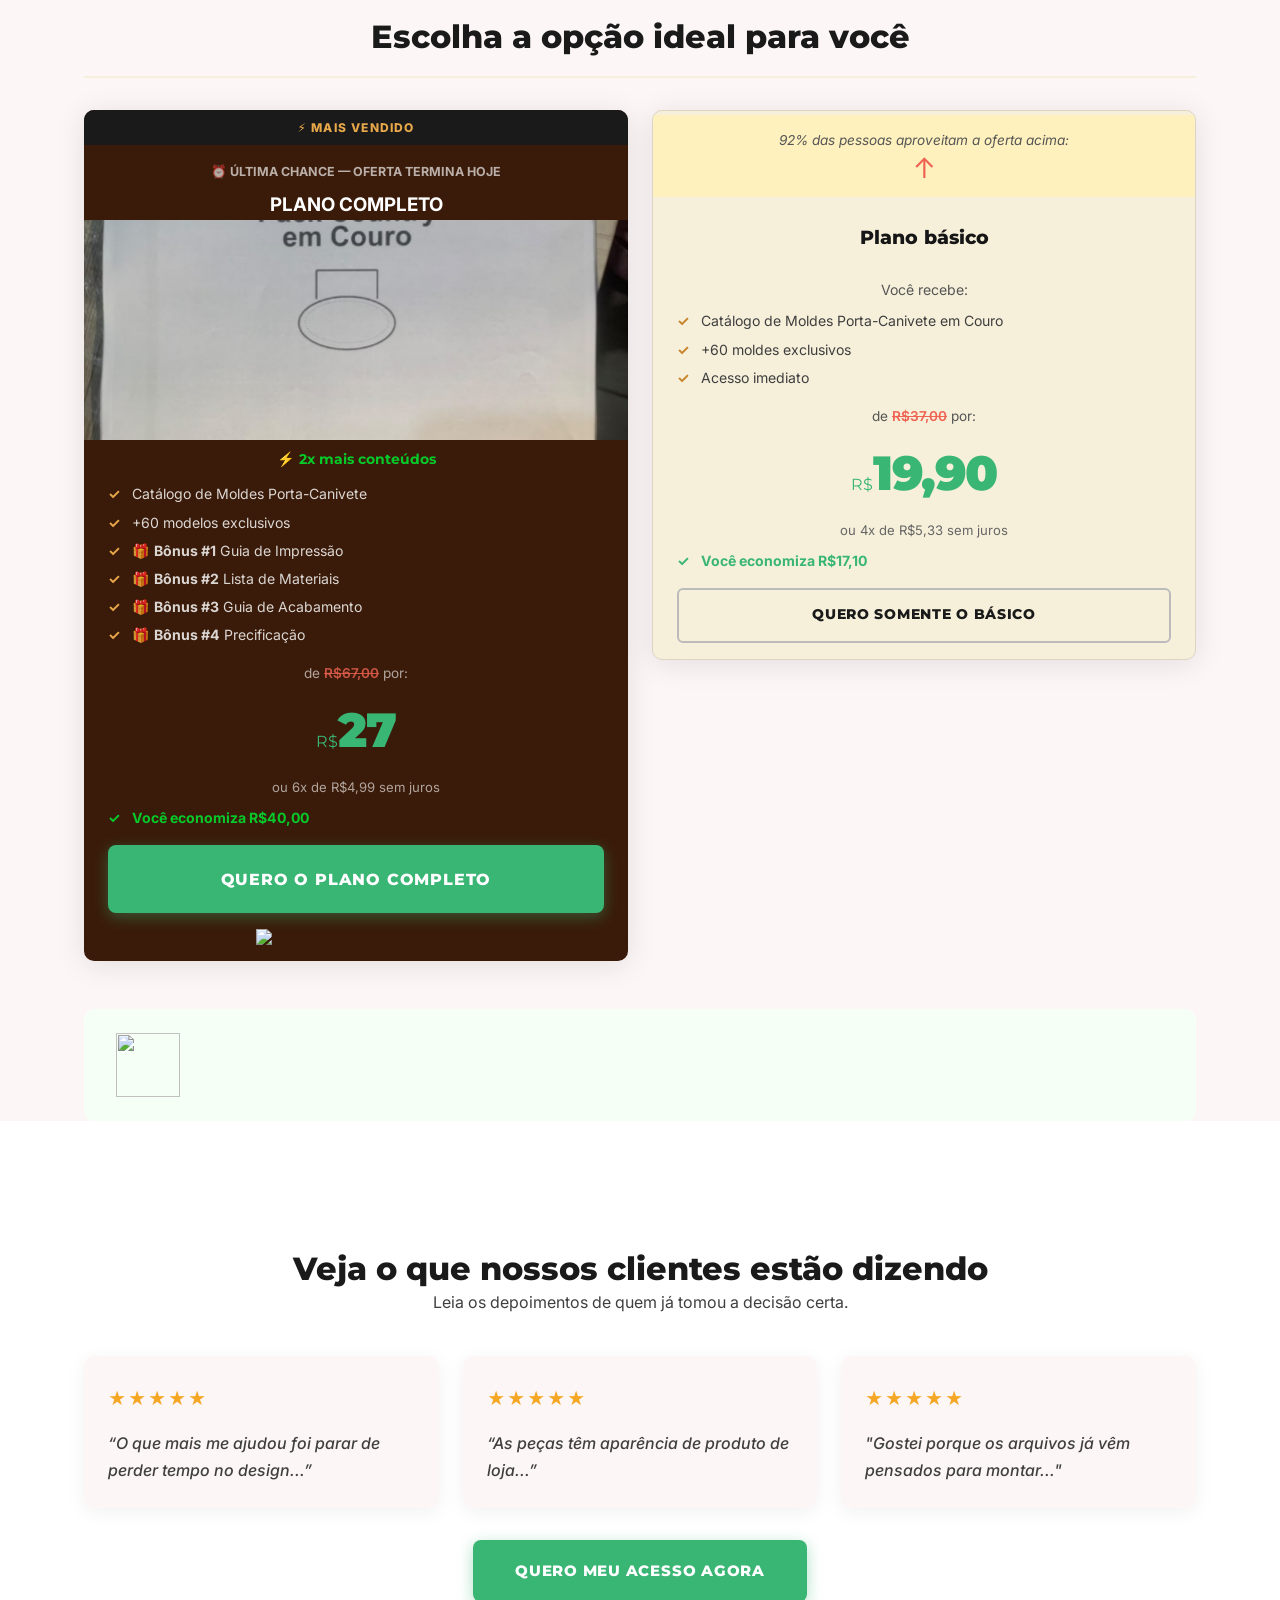
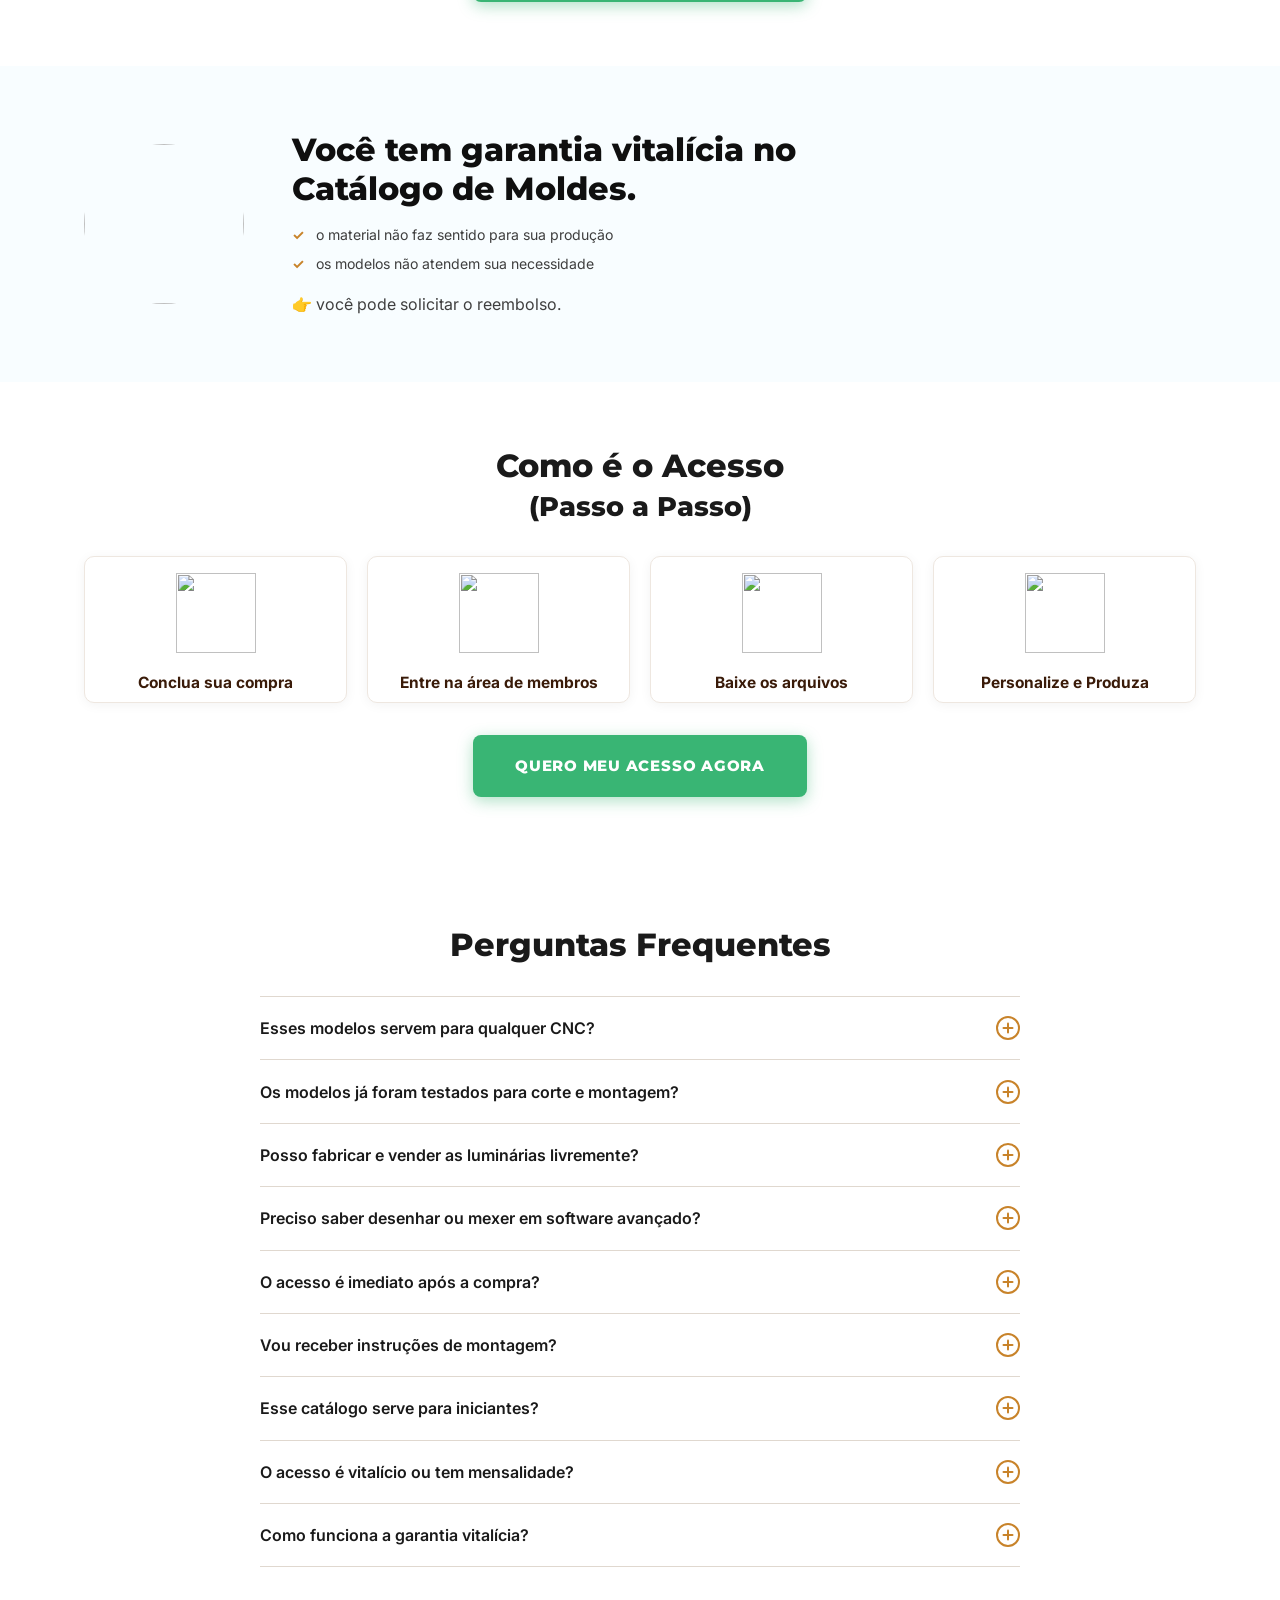
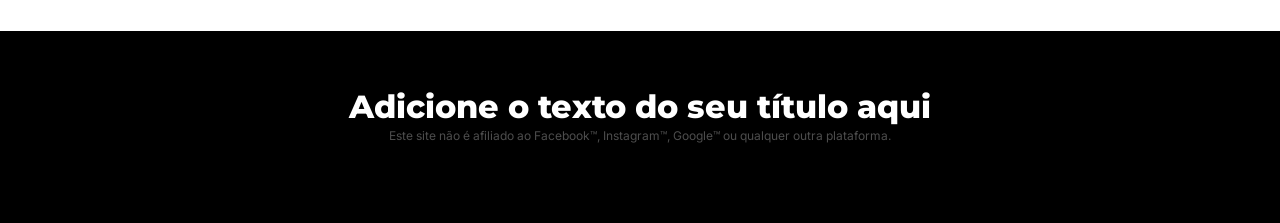
==== commit 774fb421: "fix: simplifica o plano básico e ajusta a barra de aviso para apontar para a oferta principal" ====
--- a/index.html
+++ b/index.html
@@ -282,9 +282,12 @@
       </div>
 
       <div class="plan plan--basic">
+        <div class="plan__note-bar">
+          <p class="ta-center">92% das pessoas aproveitam a oferta acima:</p>
+          <div class="plan__arrow">↑</div>
+        </div>
         <h3 class="plan__name ta-center">Plano básico</h3>
-        <img src="img22/2026-06-22_21-33_1.png" loading="lazy" class="plan__img" />
-        <p class="plan__receive ta-center">Você recebe:</p>
+        <p class="plan__receive ta-center mt-1">Você recebe:</p>
         <ul class="icon-list icon-list--sm plan__list">
           <li>Catálogo de Moldes Porta-Canivete em Couro</li>
           <li>+60 moldes exclusivos</li>
@@ -295,10 +298,6 @@
         <p class="plan__parcelas ta-center">ou 4x de R$5,33 sem juros</p>
         <ul class="icon-list icon-list--economy plan__list"><li>Você economiza <b>R$17,10</b></li></ul>
         <a href="https://ggcheckout.app/checkout/v5/hqF1fH7WAzkTvon7yt8P" class="btn btn--outline btn--block plan__btn" target="_blank" rel="noopener">QUERO SOMENTE O BÁSICO</a>
-        <div class="plan__note-bar">
-          <p class="ta-center">92% das pessoas aproveitam a oferta abaixo:</p>
-          <div class="plan__arrow">↓</div>
-        </div>
       </div>
     </div>
     <div class="trust-box">
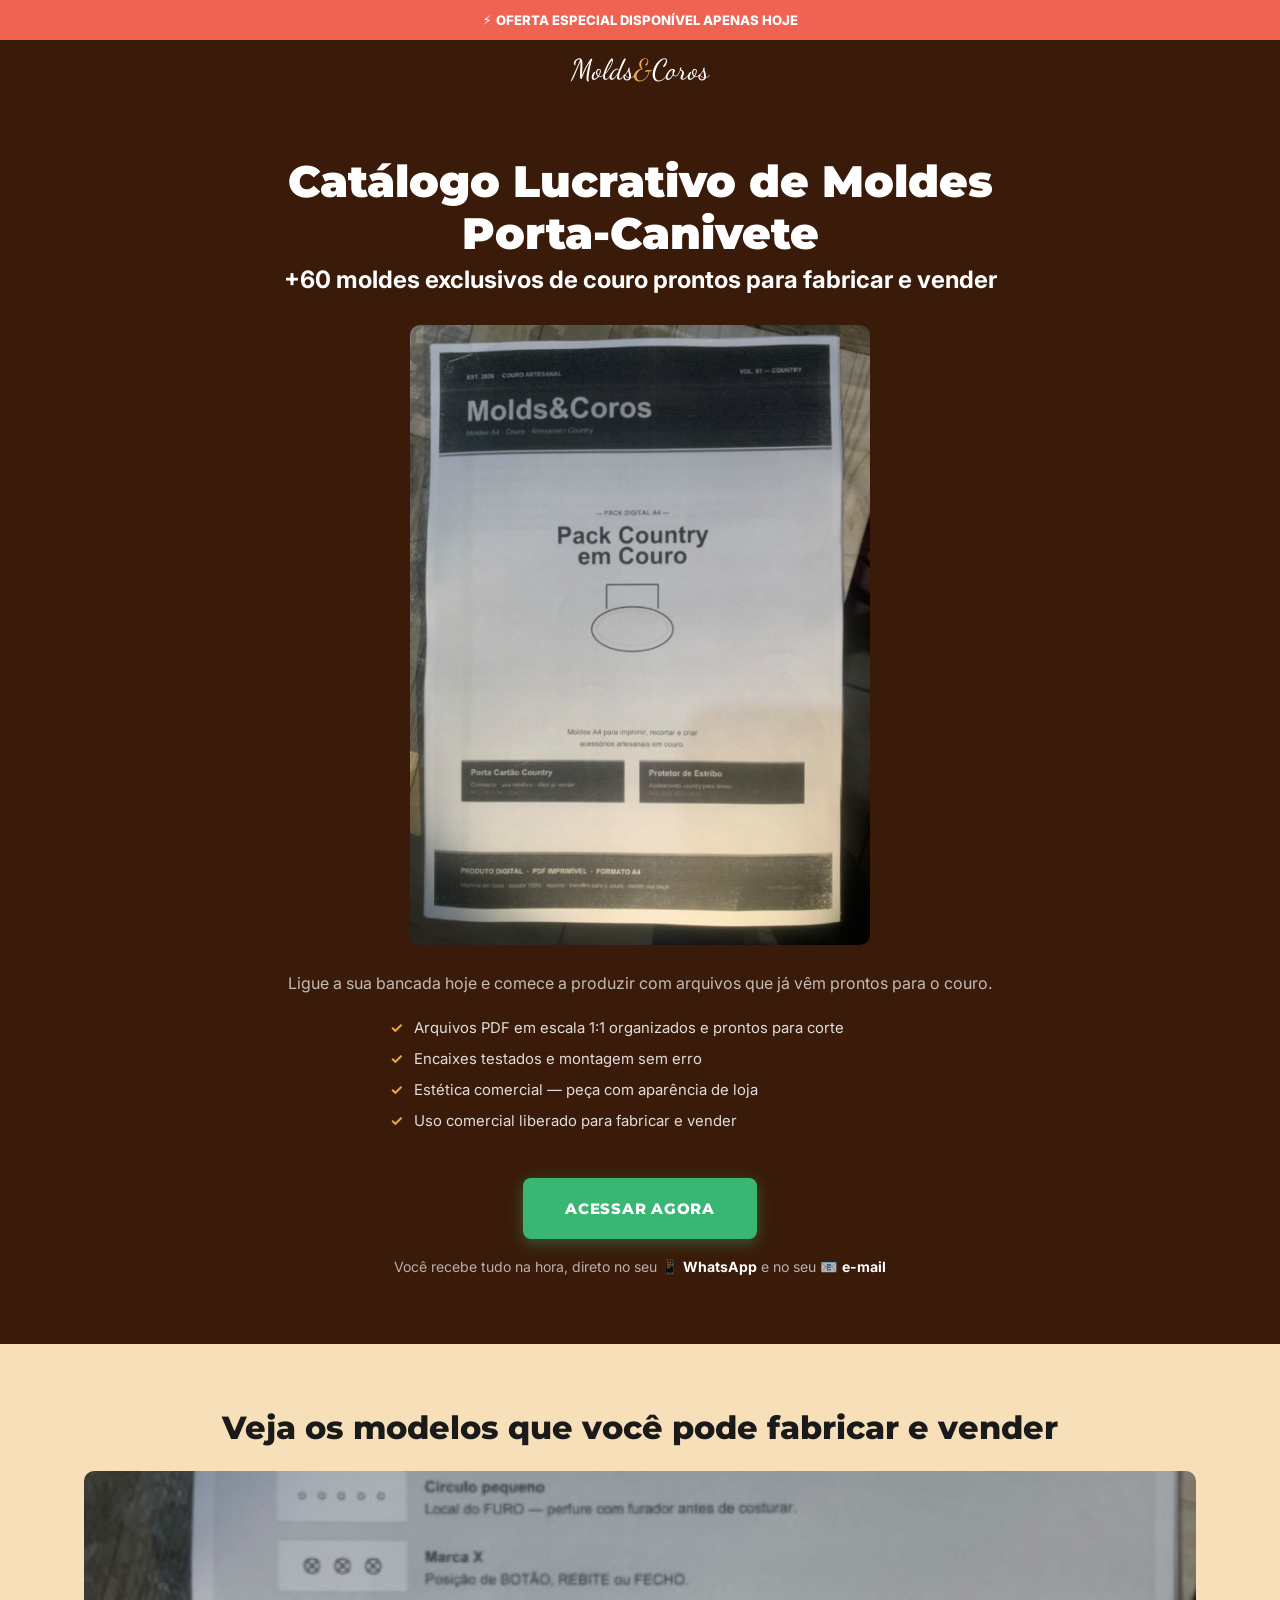
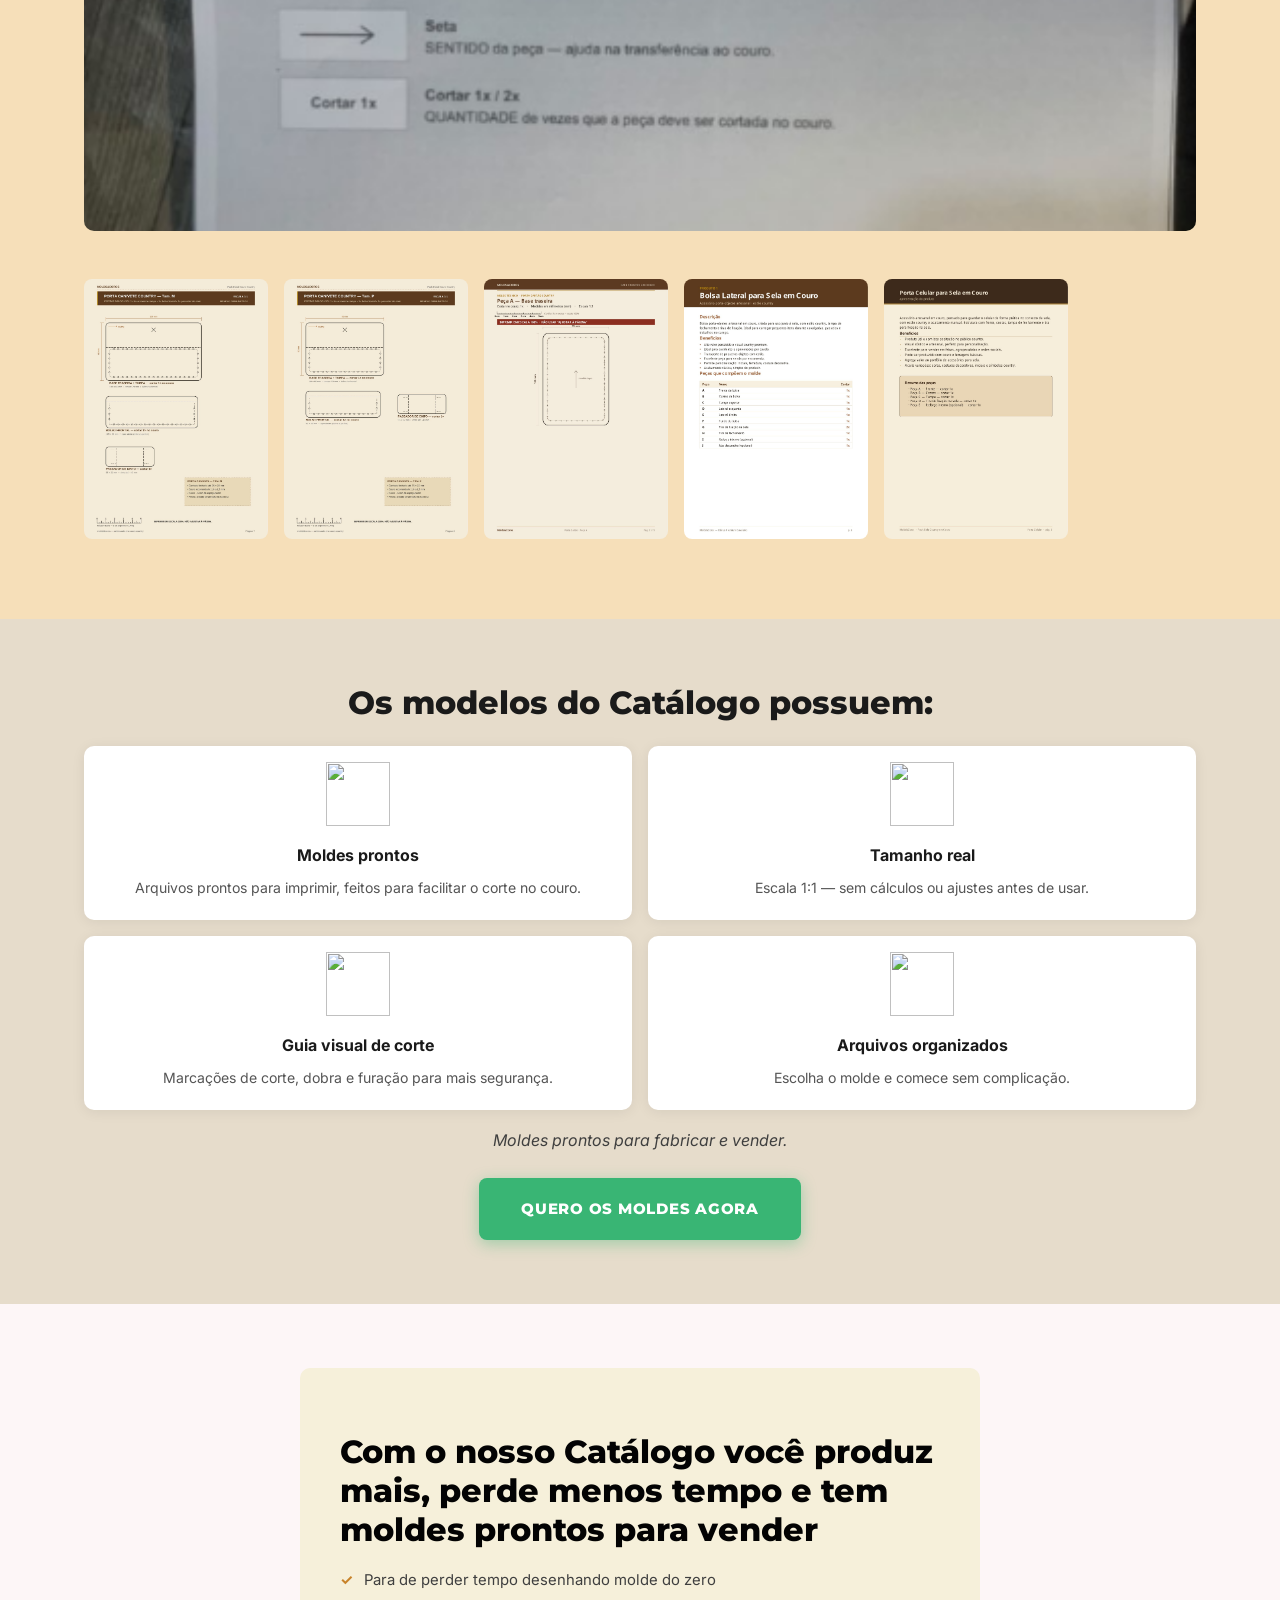
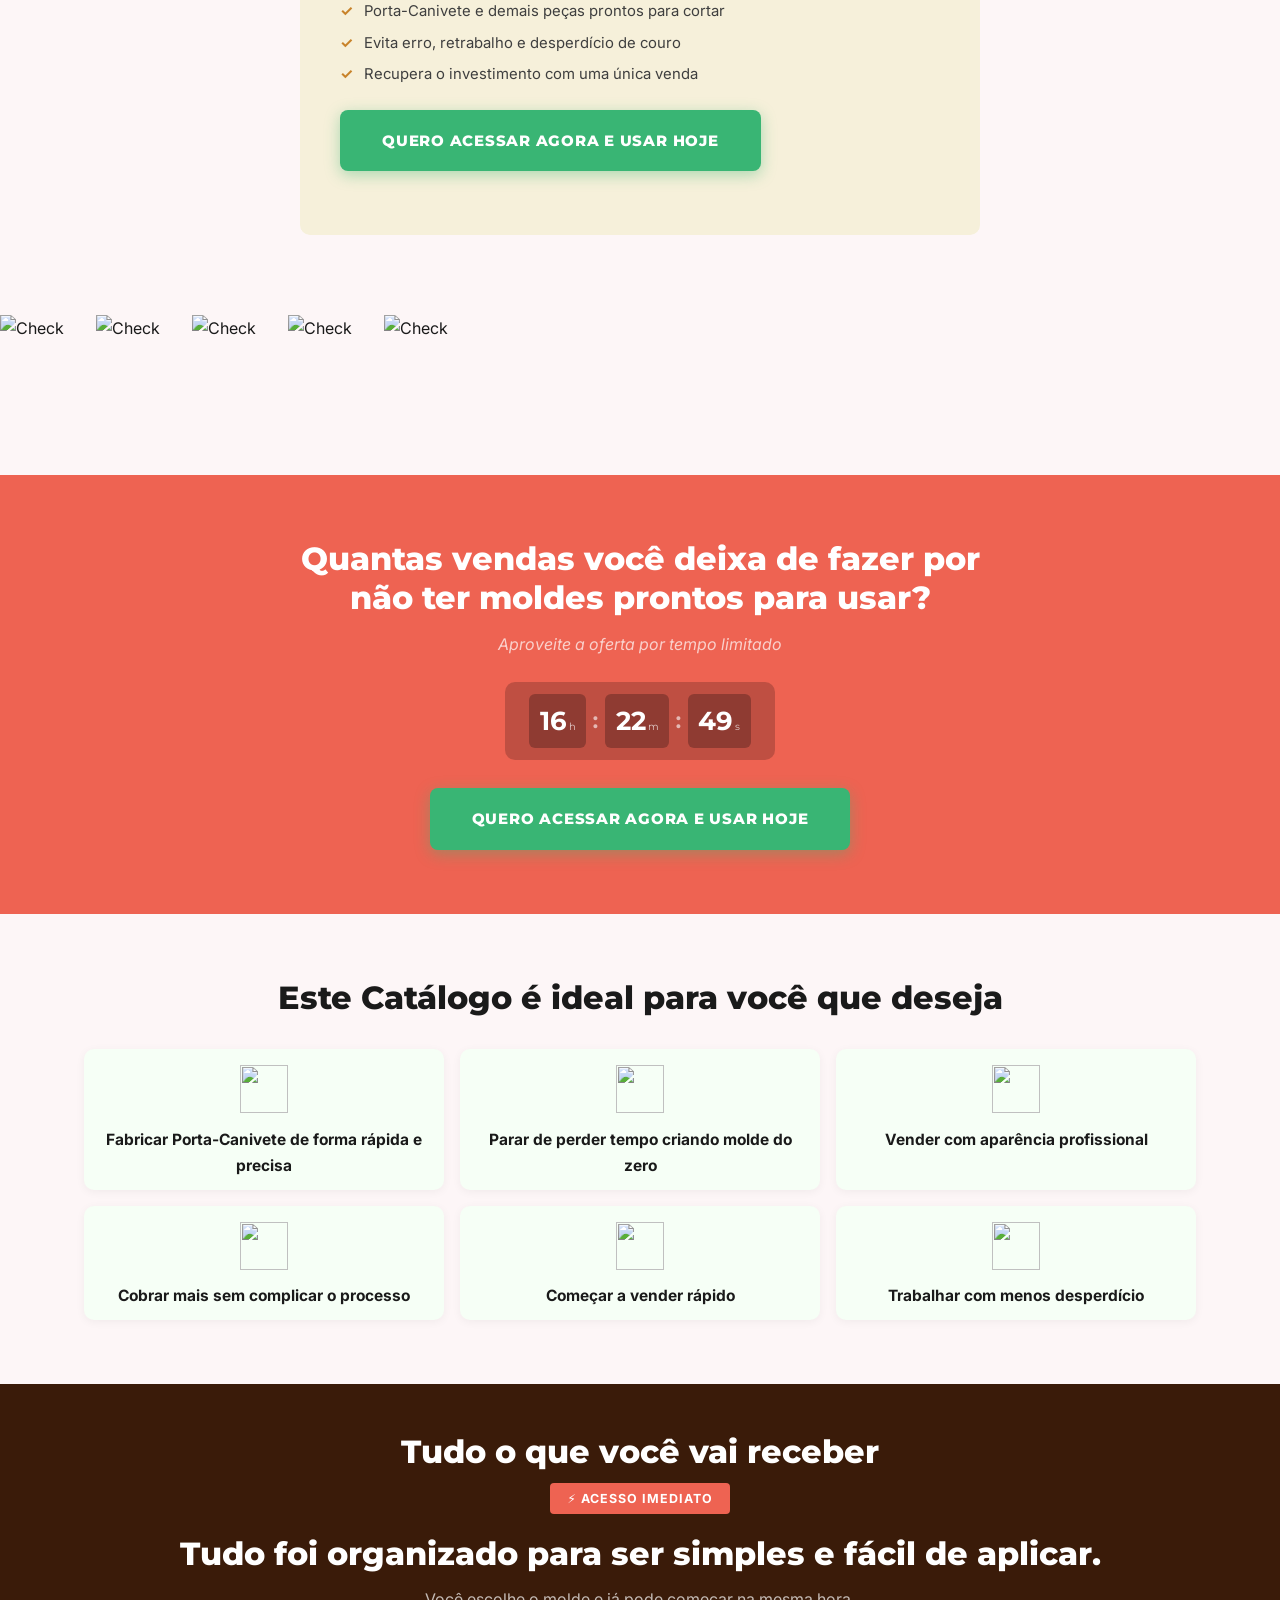
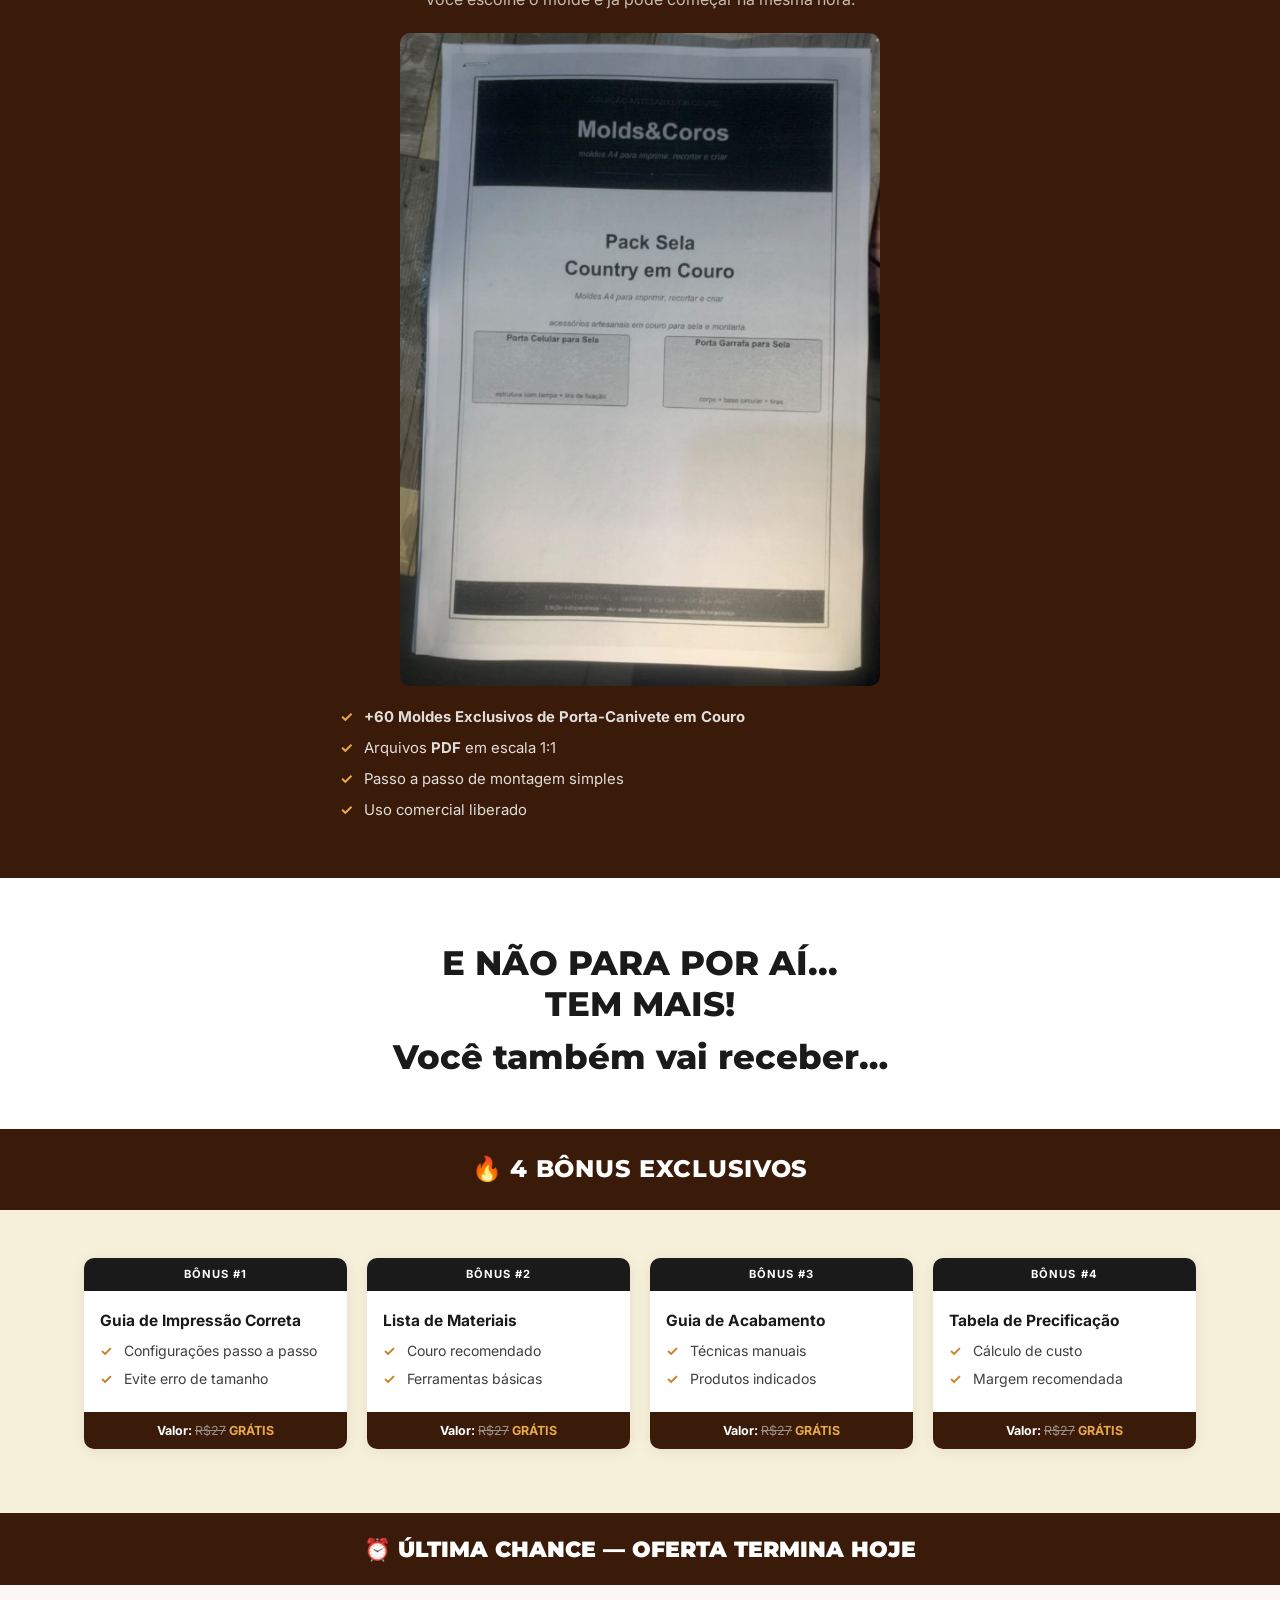
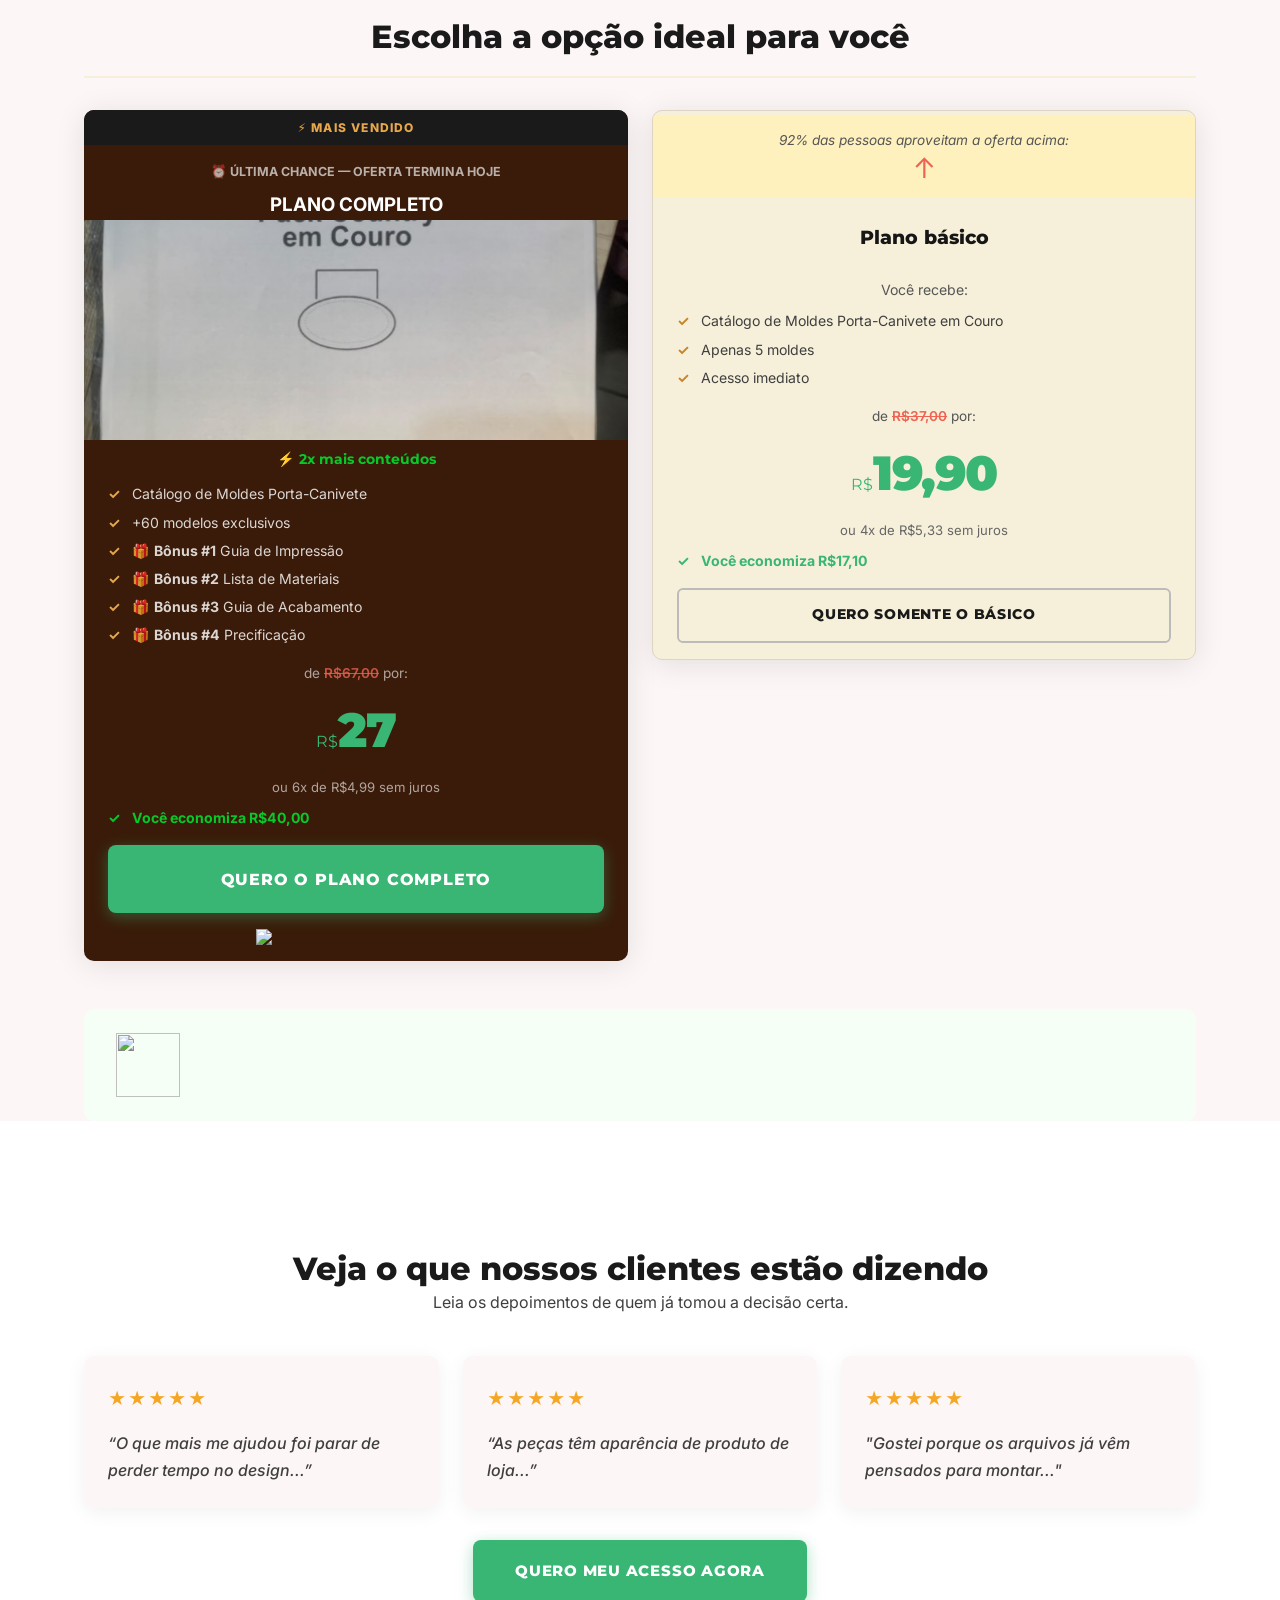
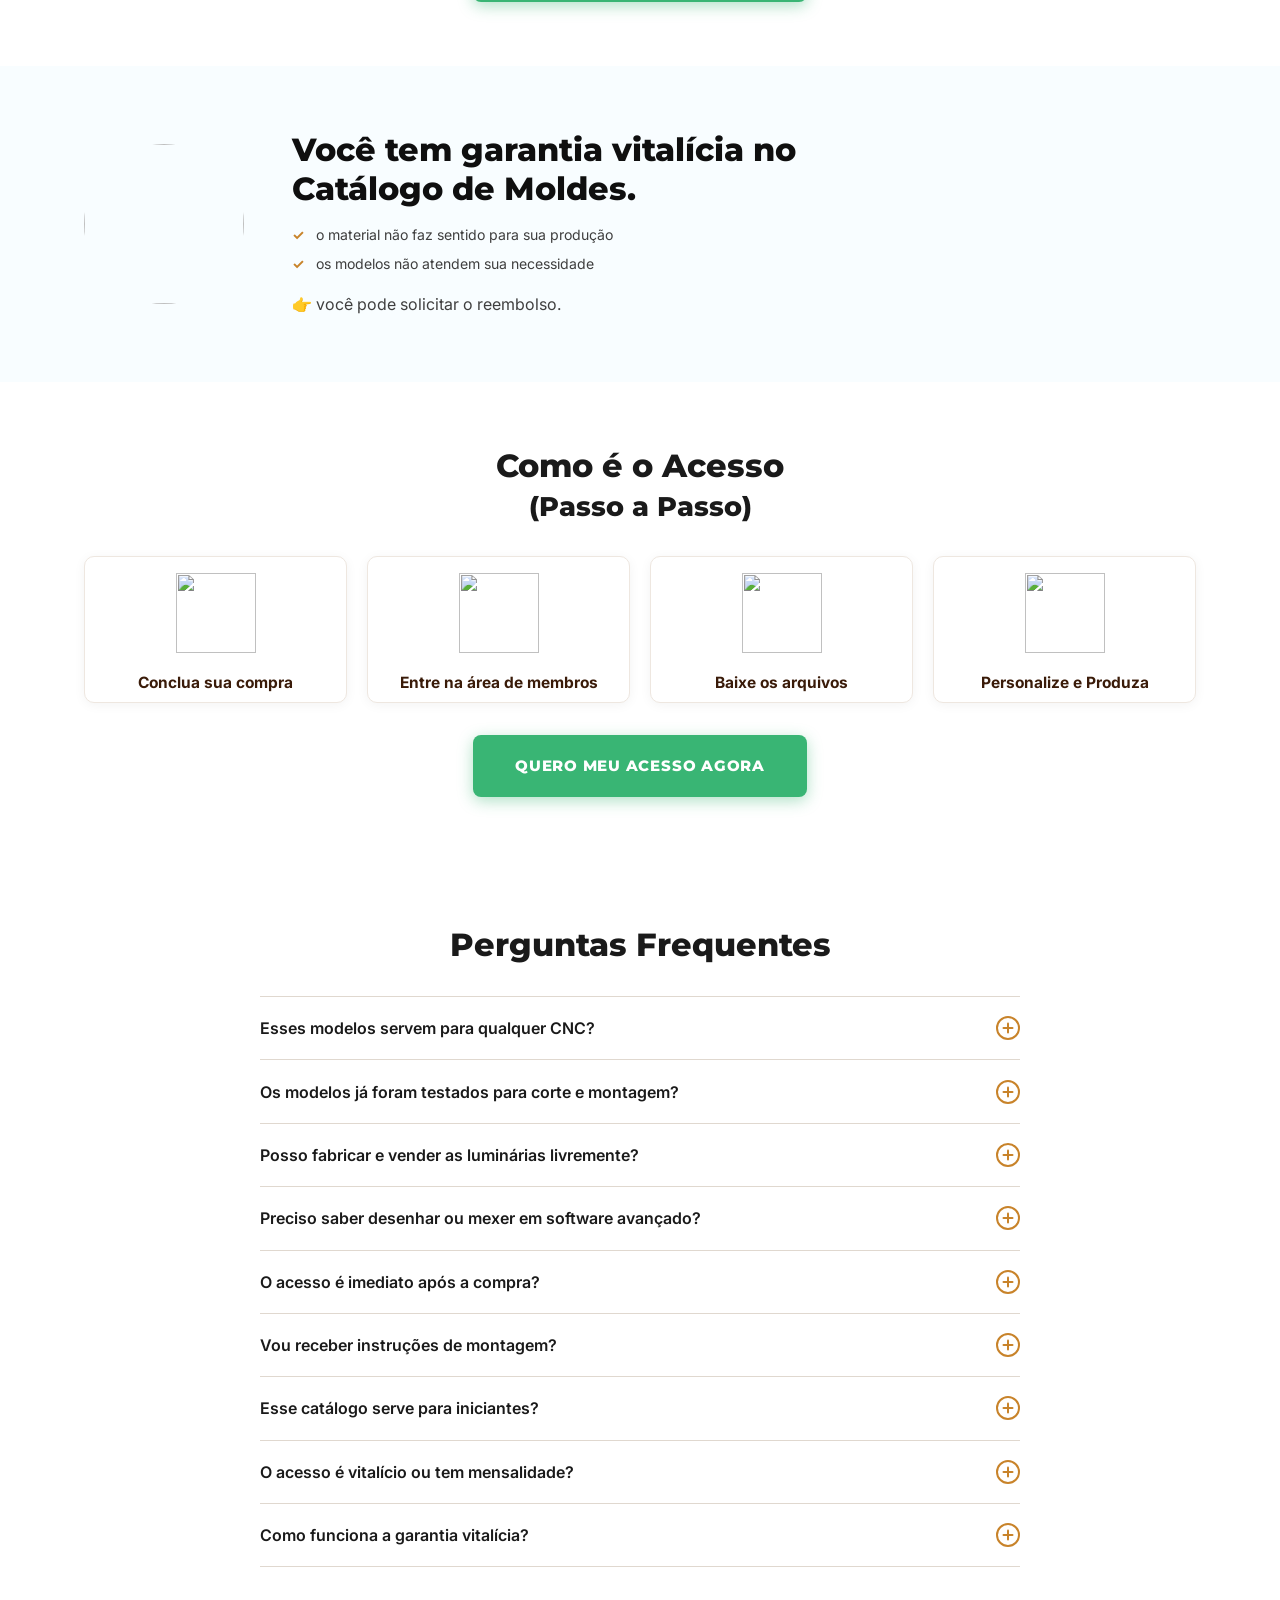
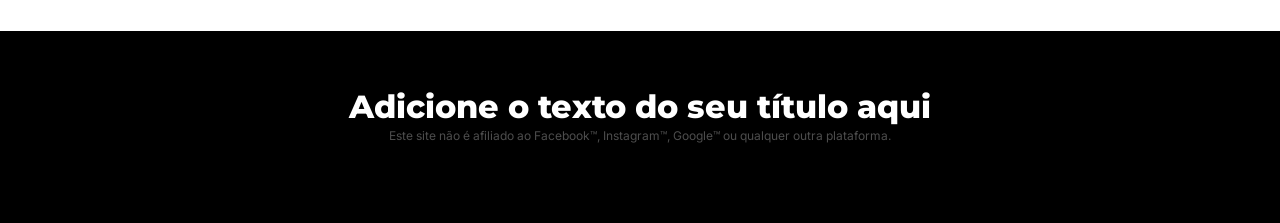
==== commit 4b178405: "fix: altera descrição do plano básico para 'Apenas 5 moldes' para maior contraste com o plano comple" ====
--- a/index.html
+++ b/index.html
@@ -290,7 +290,7 @@
         <p class="plan__receive ta-center mt-1">Você recebe:</p>
         <ul class="icon-list icon-list--sm plan__list">
           <li>Catálogo de Moldes Porta-Canivete em Couro</li>
-          <li>+60 moldes exclusivos</li>
+          <li>Apenas 5 moldes</li>
           <li>Acesso imediato</li>
         </ul>
         <p class="plan__from ta-center">de <s>R$37,00</s> por:</p>
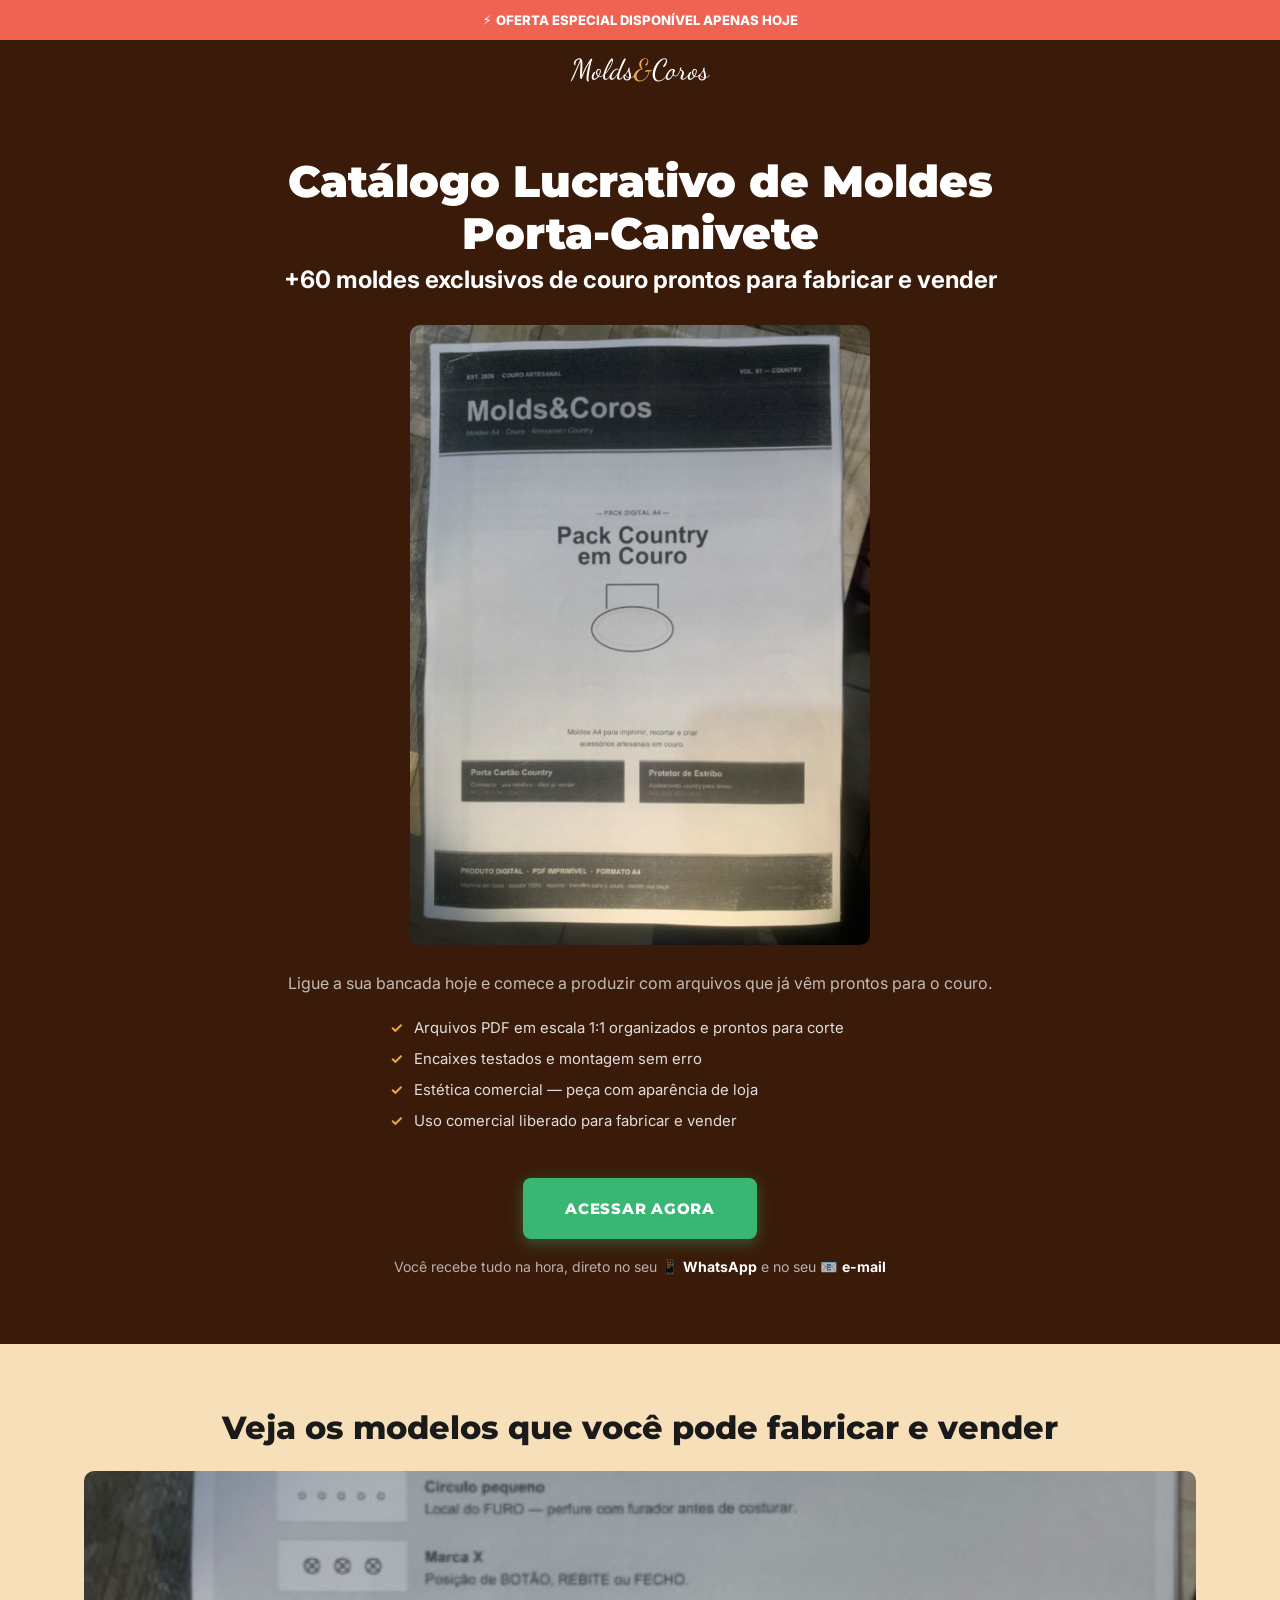
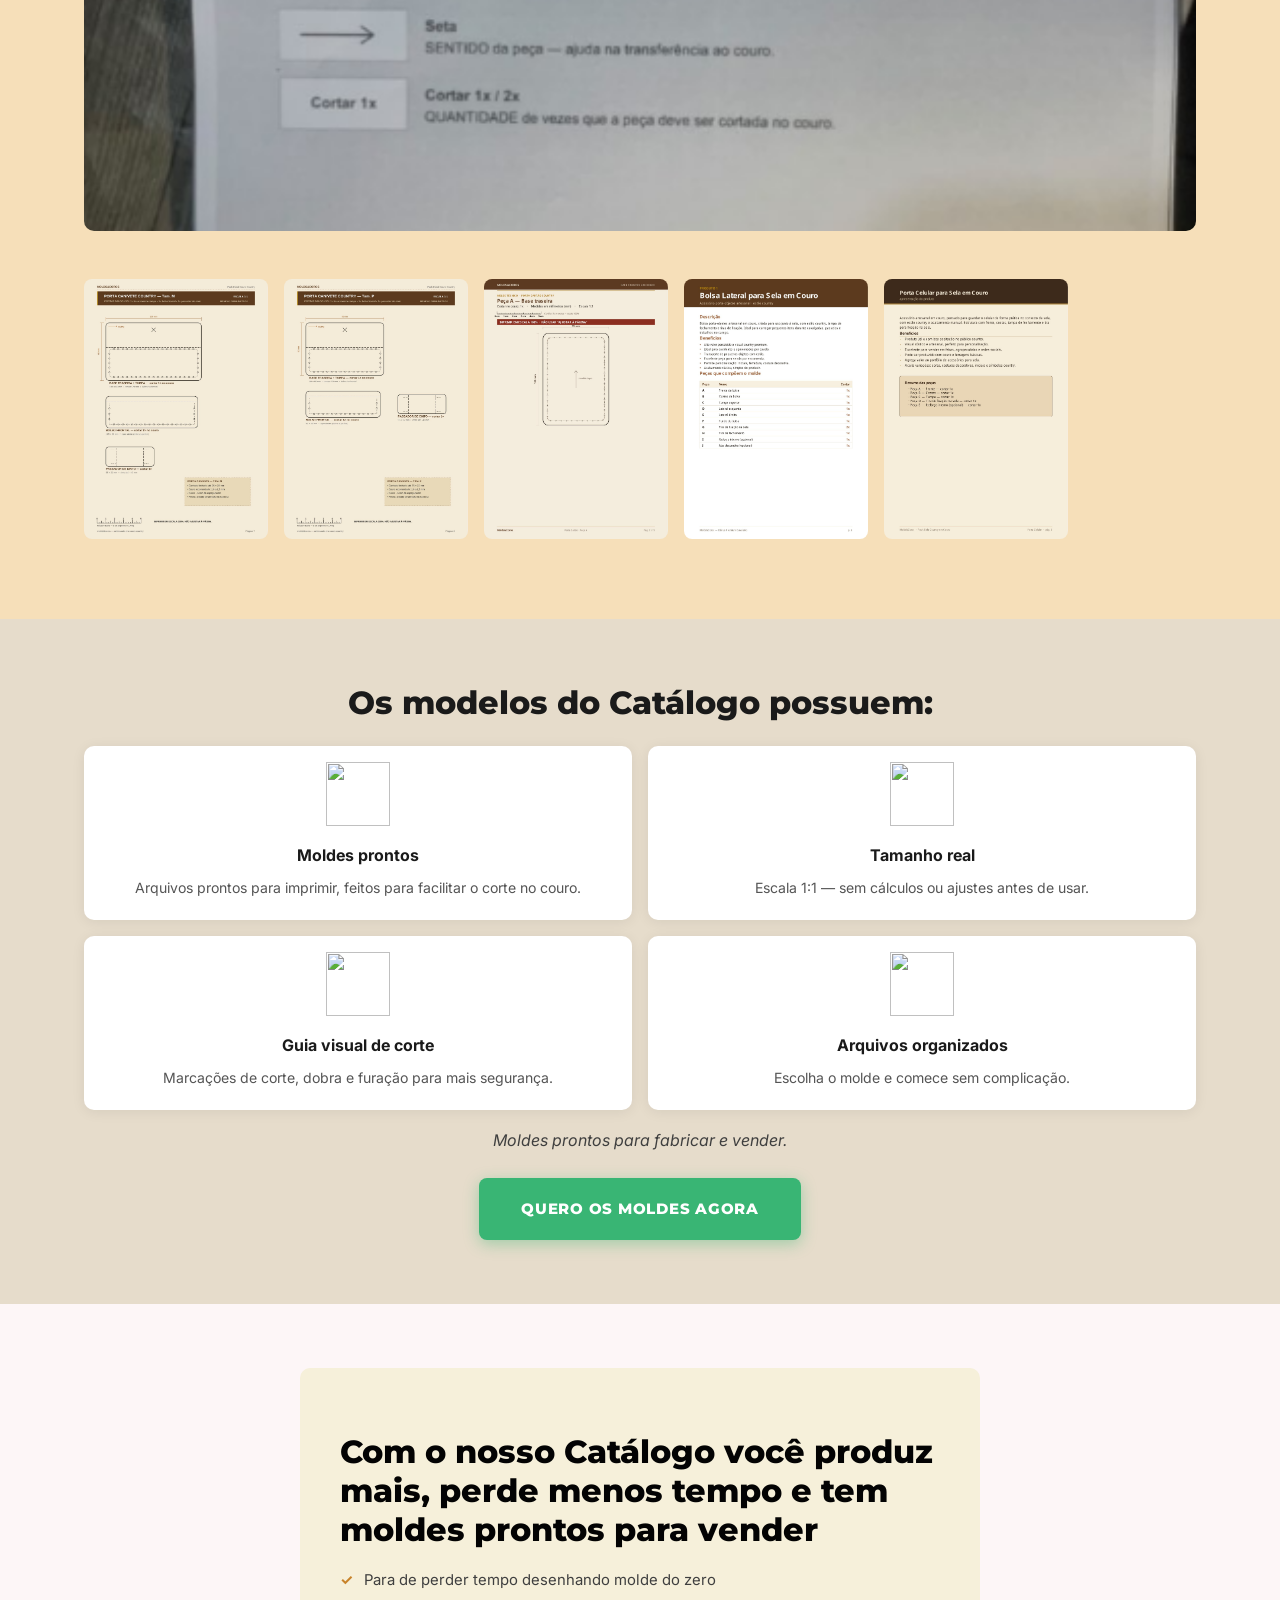
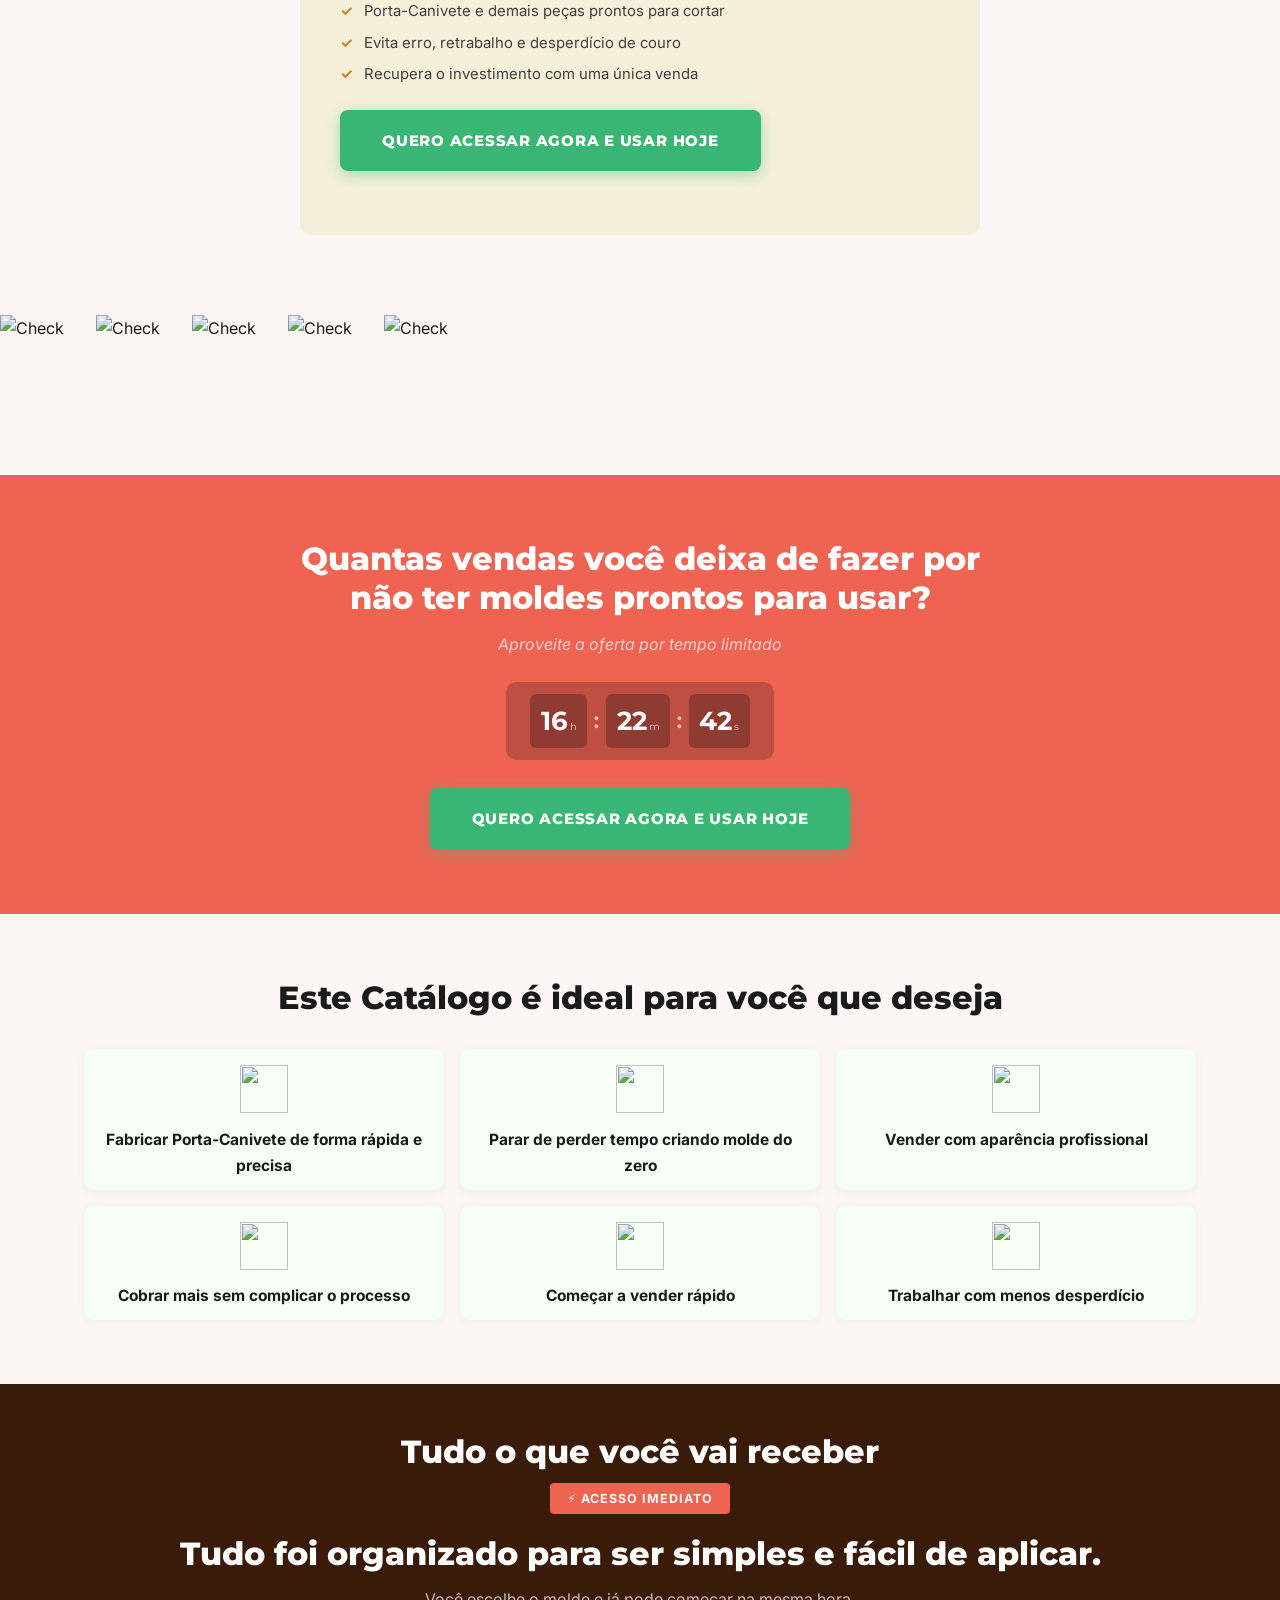
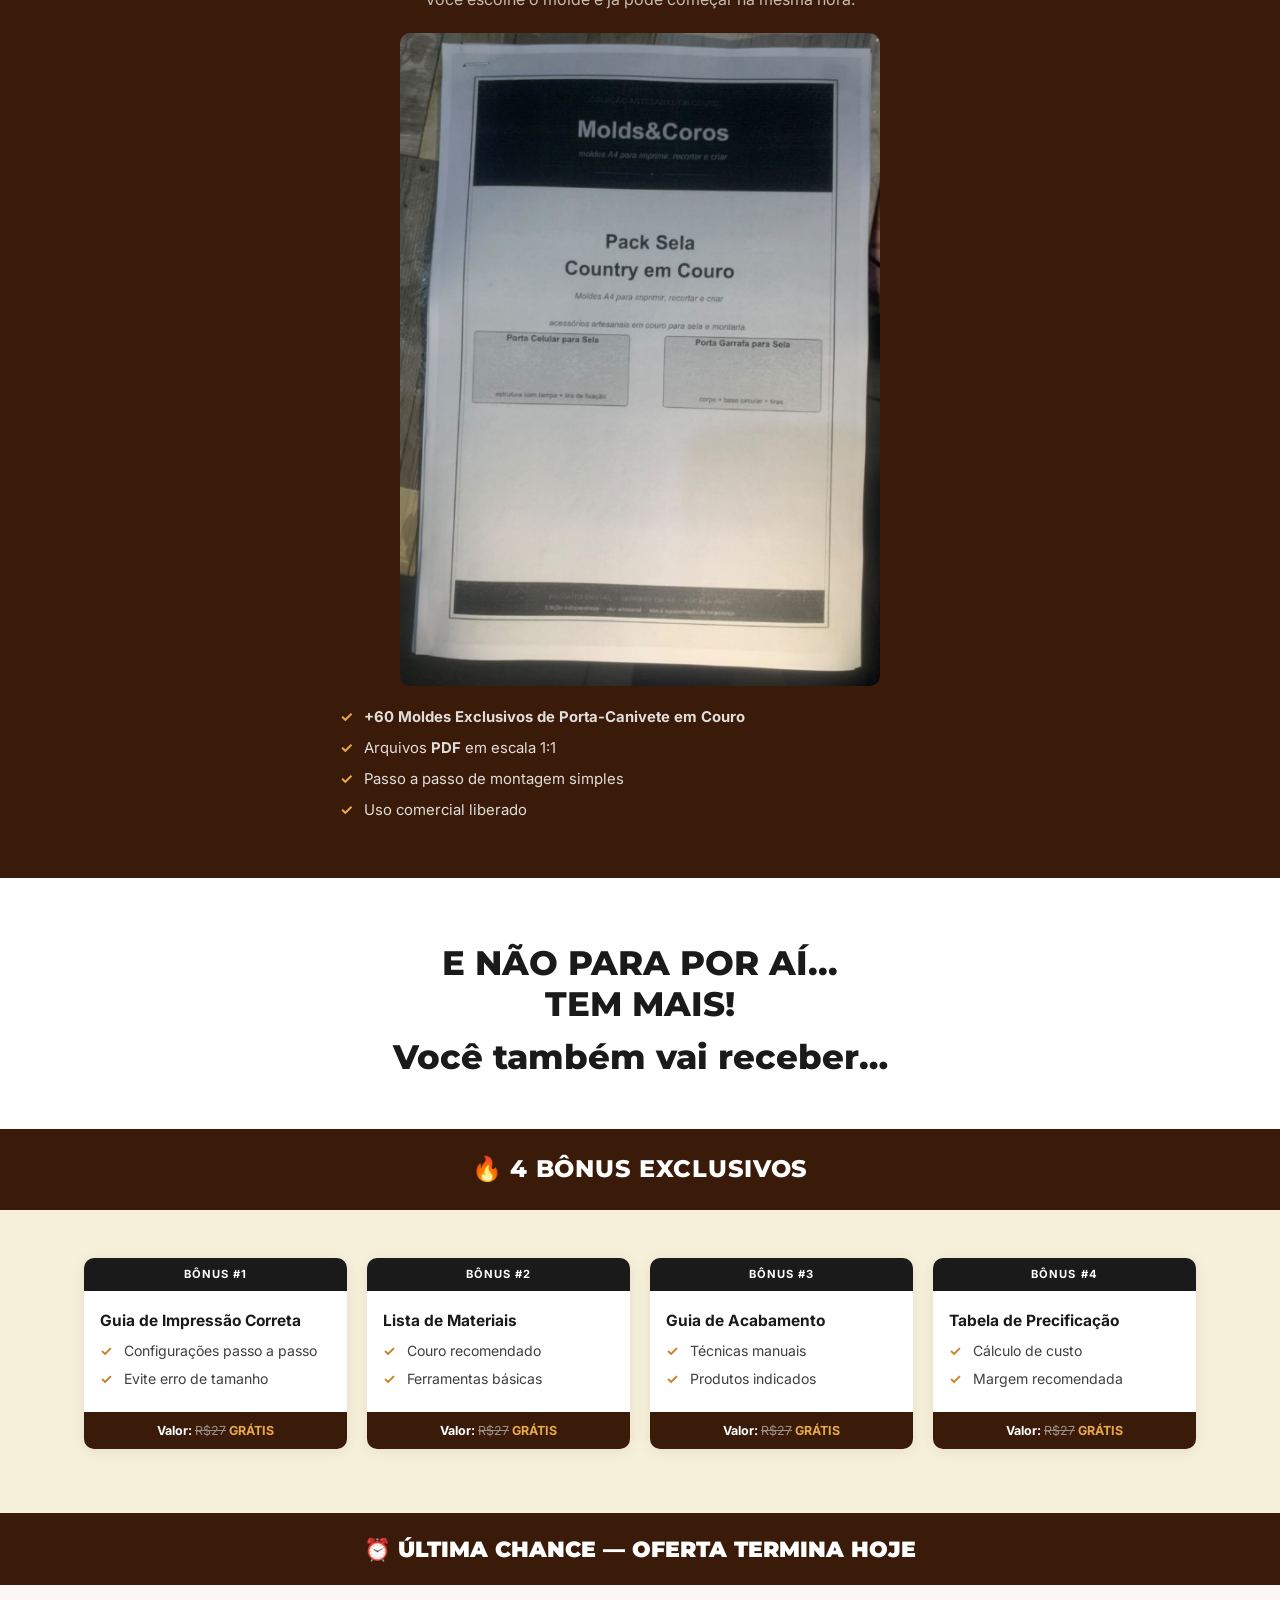
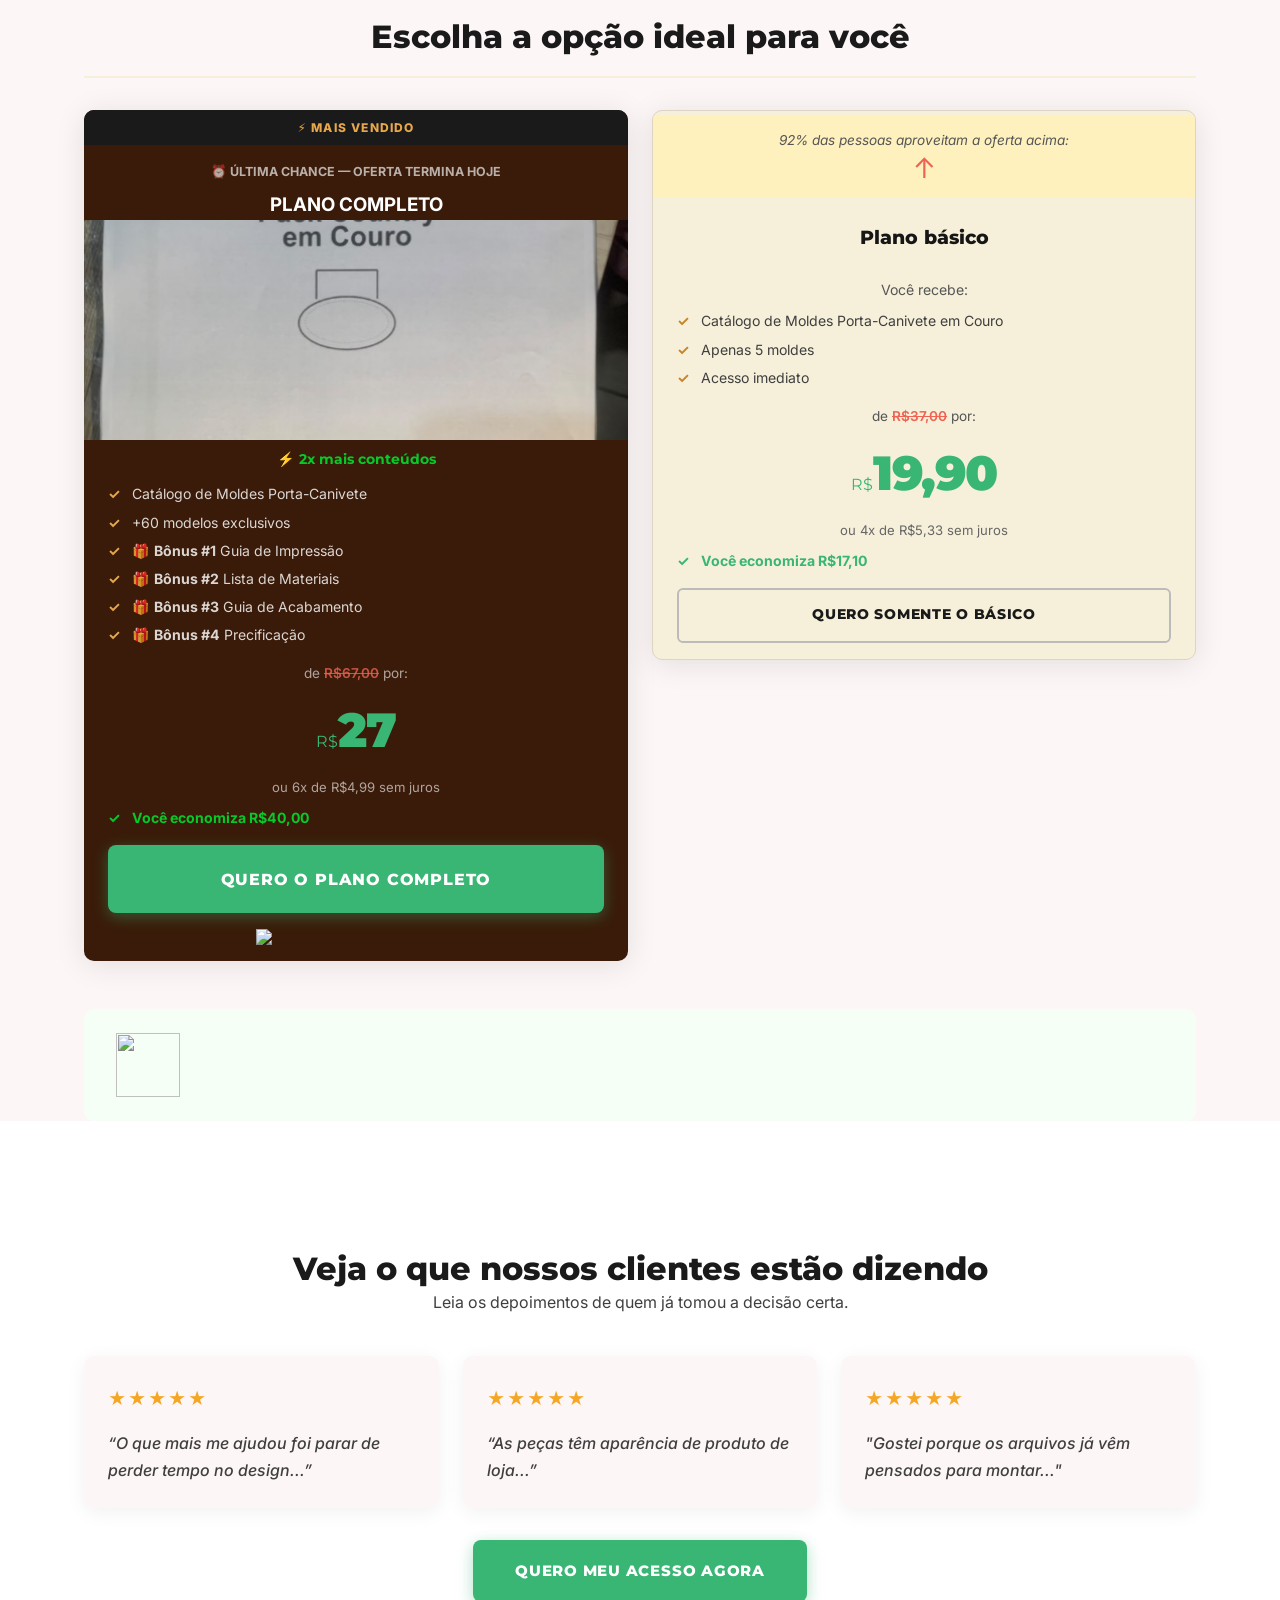
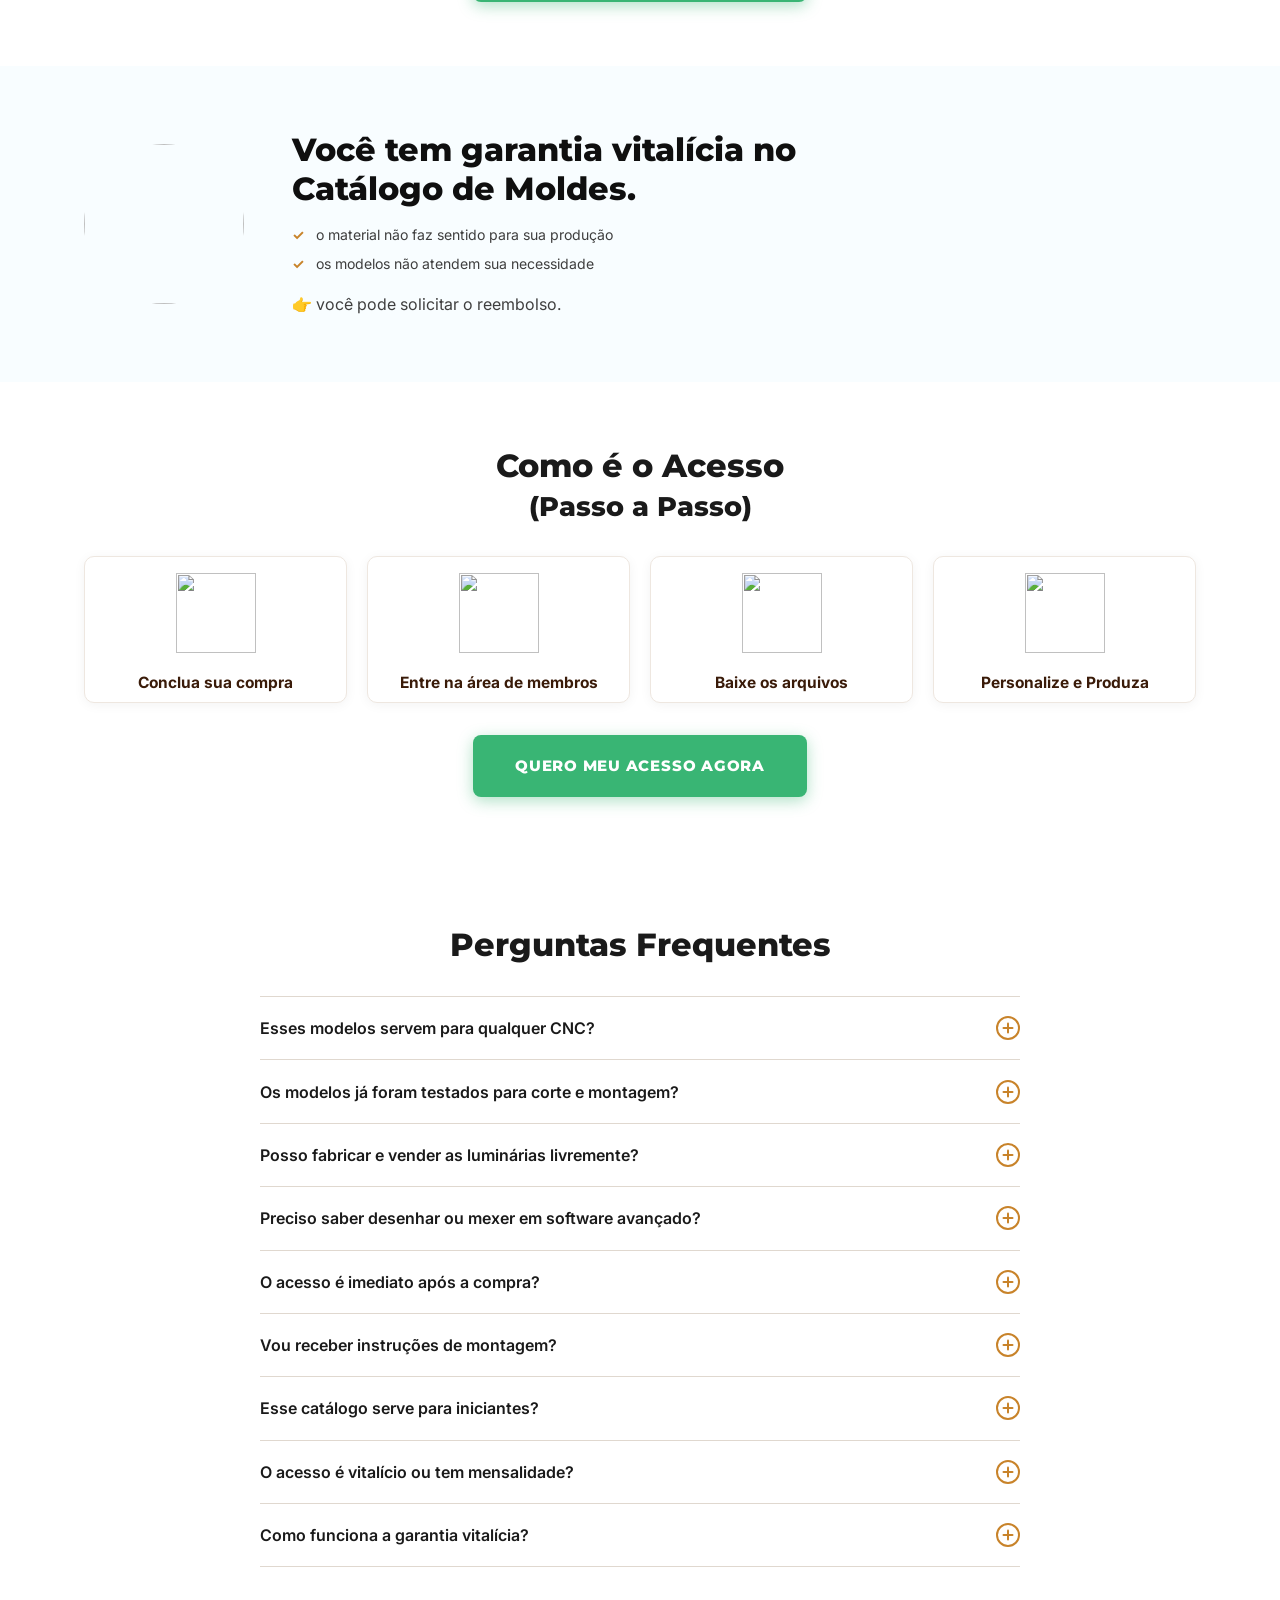
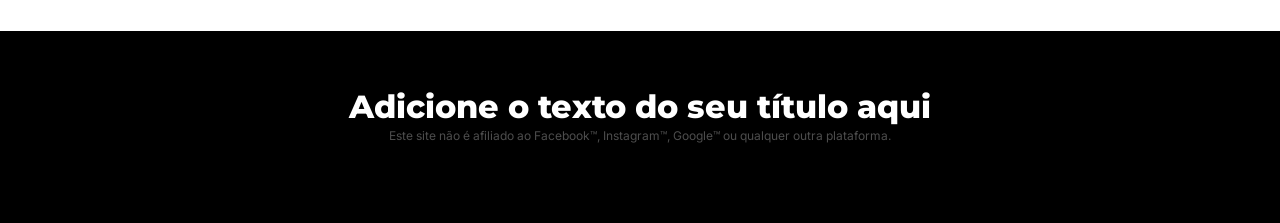
==== commit 7950d8f3: "Fix pixel settings save error" ====
--- a/index.html
+++ b/index.html
@@ -394,7 +394,9 @@
     <p class="footer-disc">Este site não é afiliado ao Facebook™, Instagram™, Google™ ou qualquer outra plataforma.</p>
   </div>
 </footer>
-
+<script src="https://cdn.jsdelivr.net/npm/@supabase/supabase-js@2/dist/umd/supabase.min.js"></script>
+<script src="config.js"></script>
+<script src="tracker.js"></script>
 <script src="script.js"></script>
 </body>
 </html>
